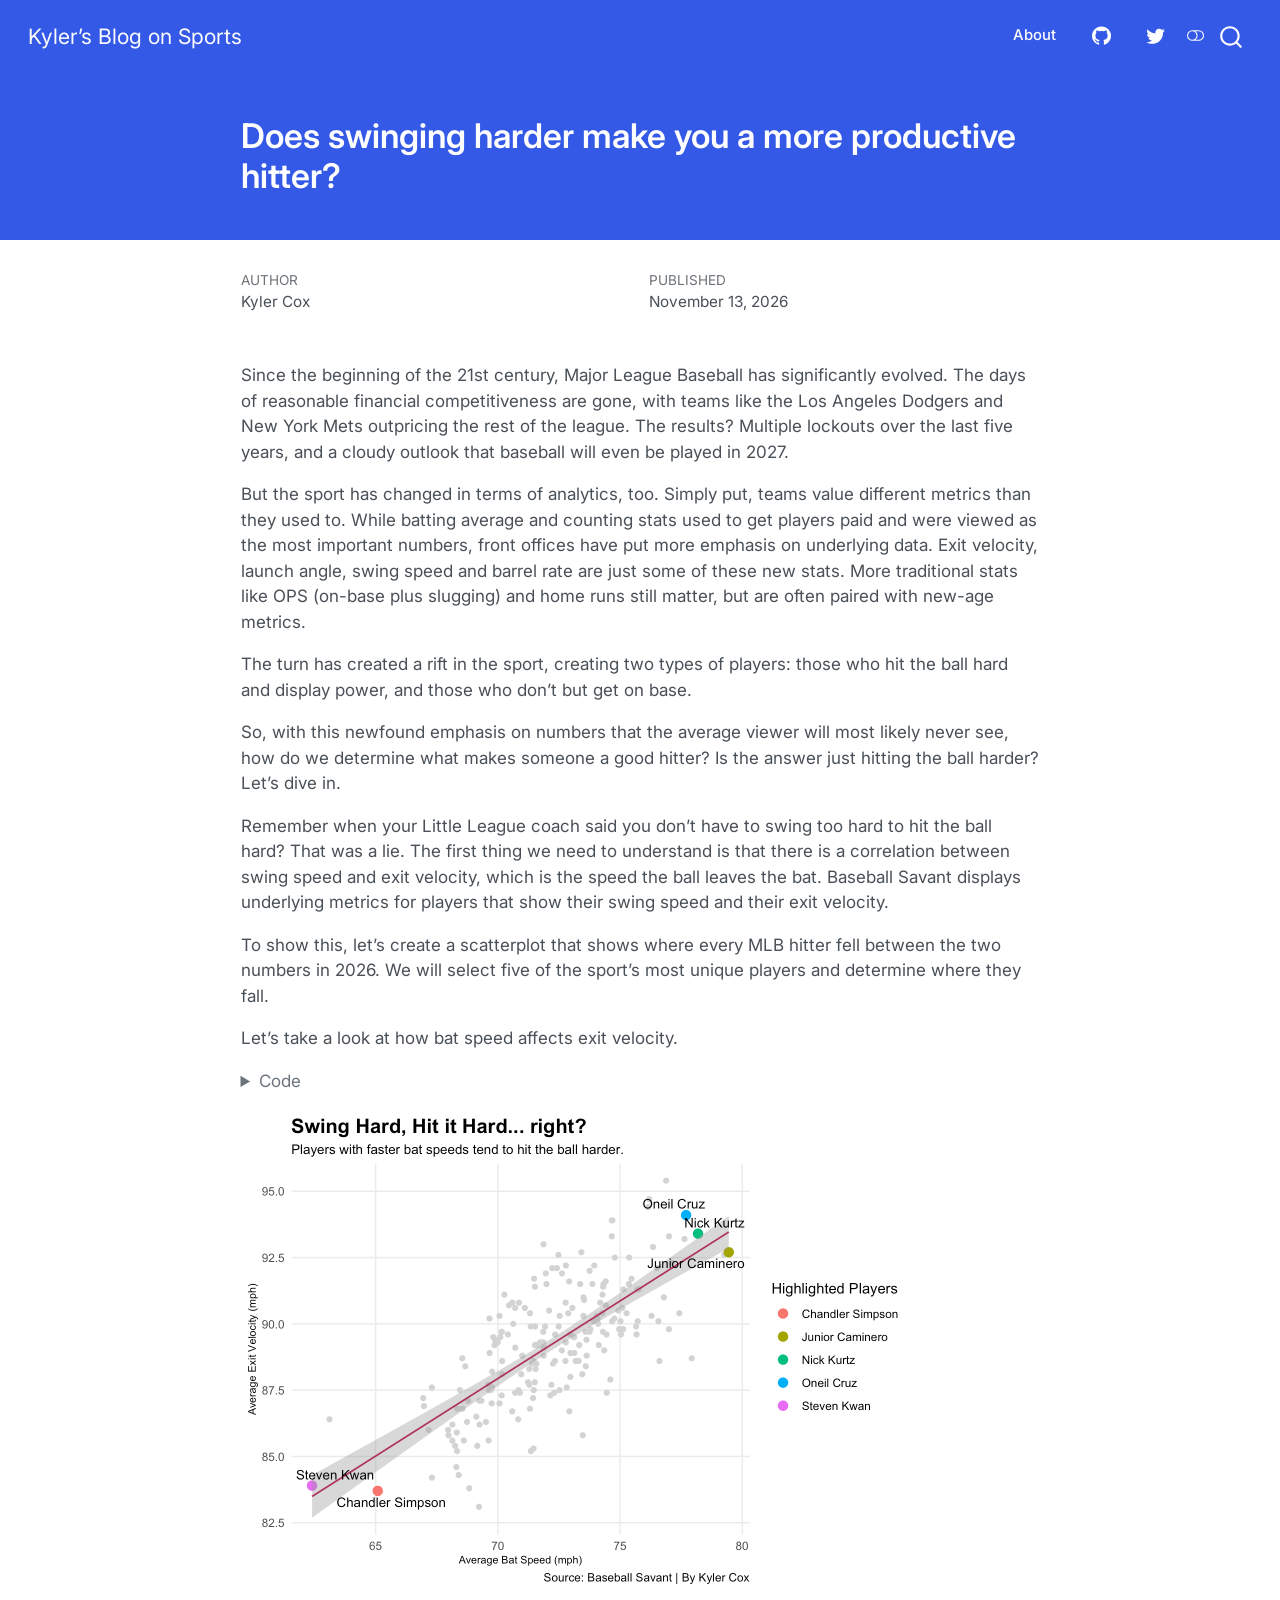
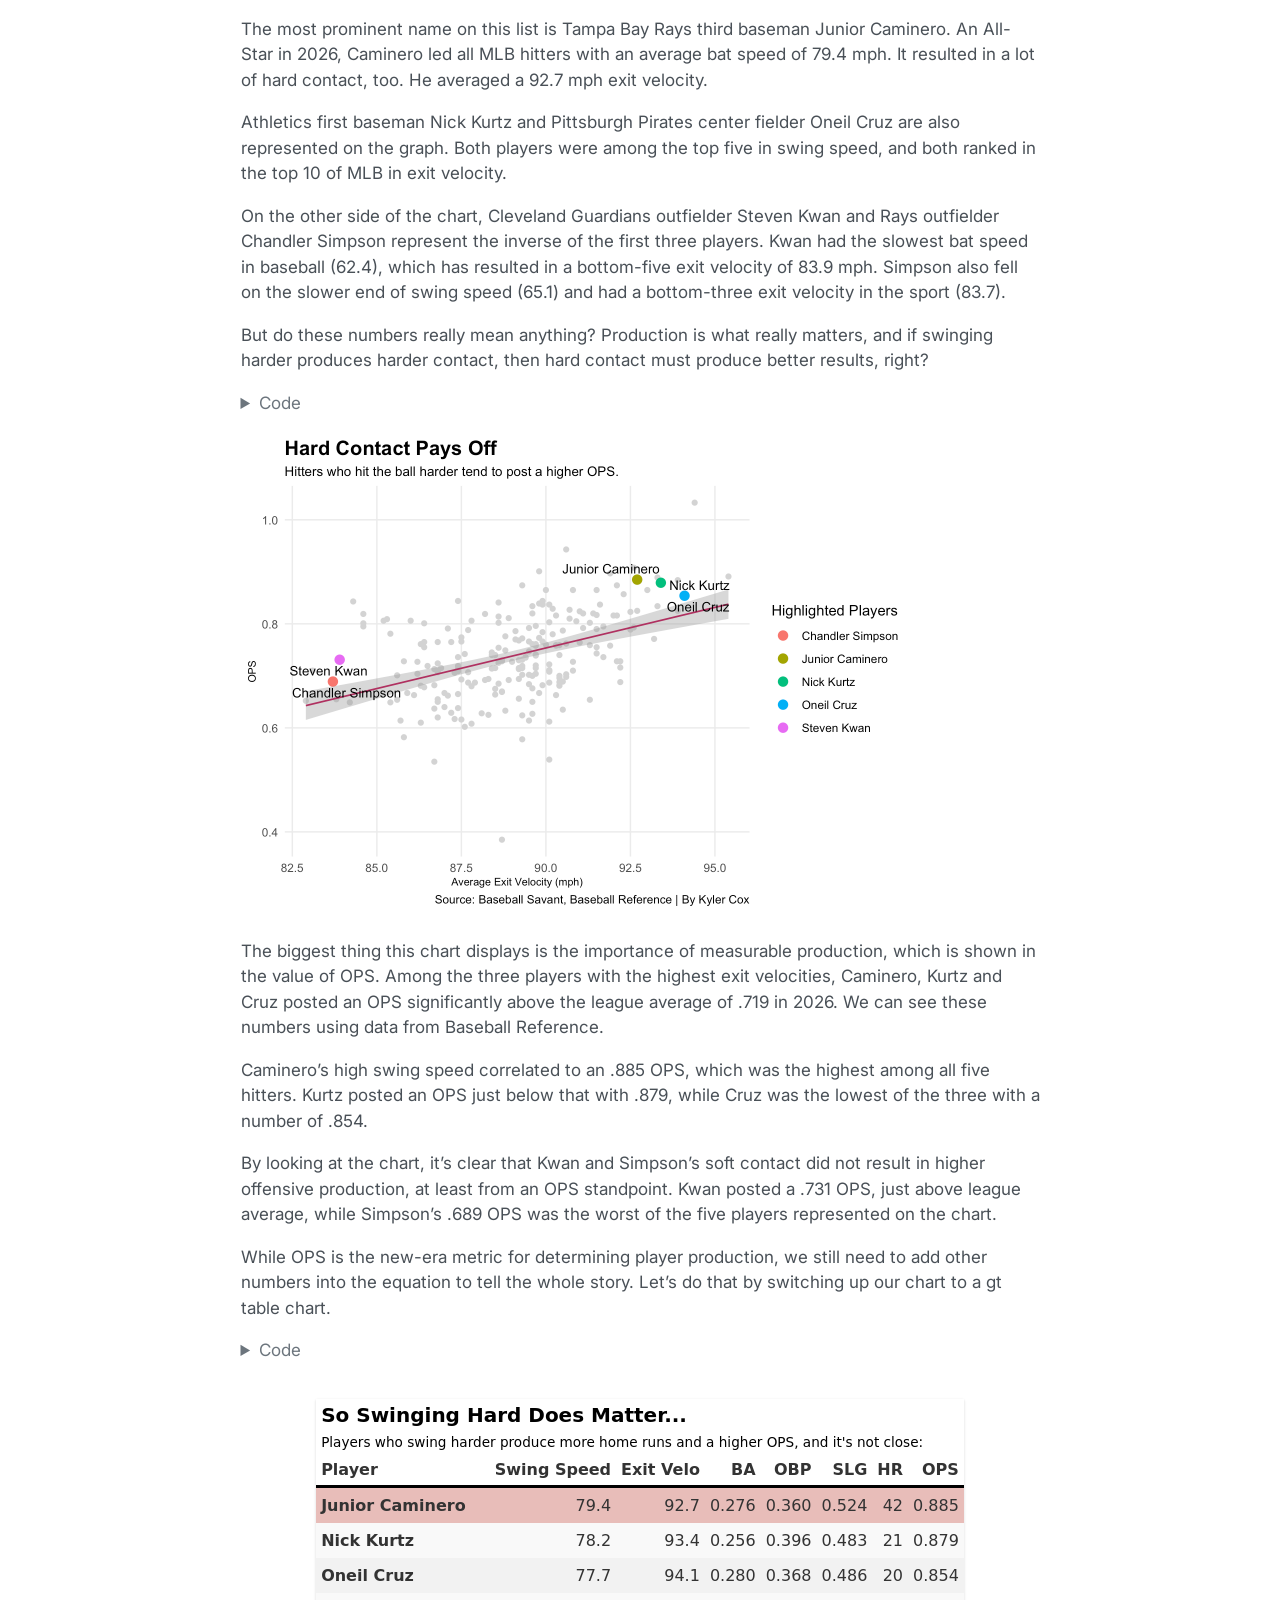
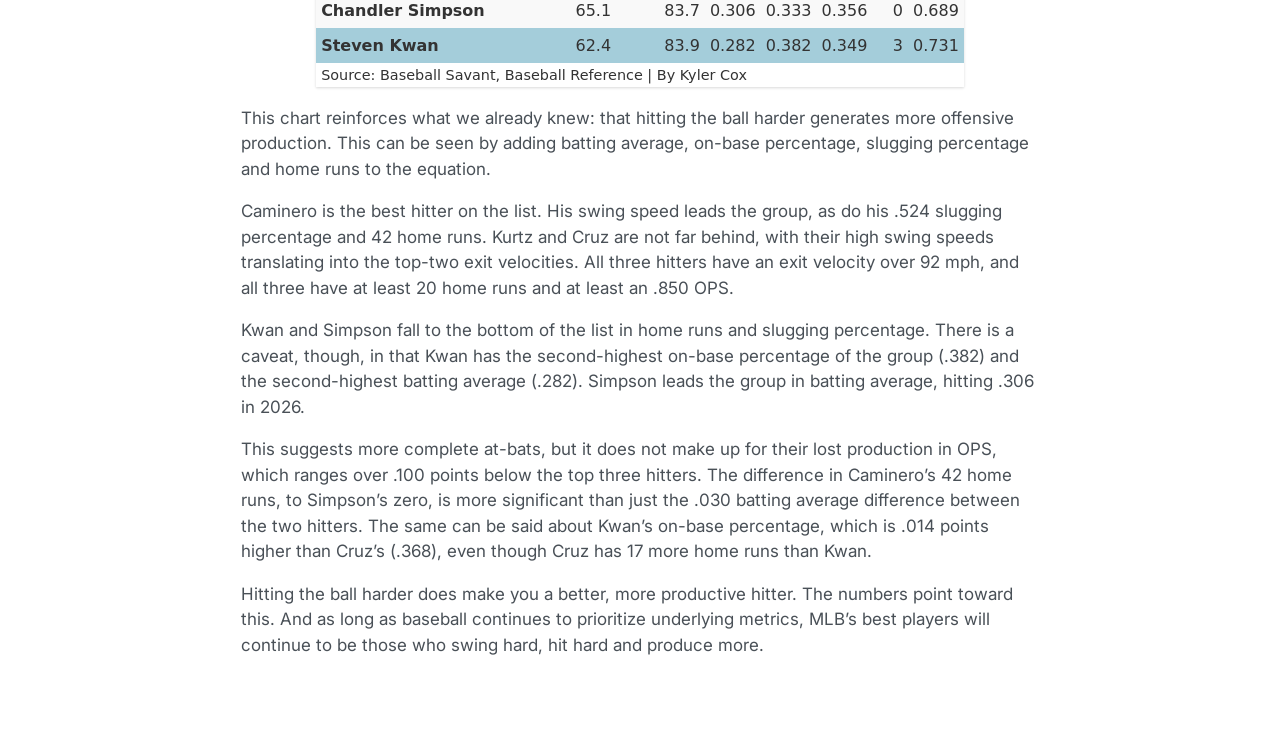
==== posts/mlb-hitting-data-baseball/index.html @ d22fbe1b "rmd.gone" ====
<!DOCTYPE html>
<html xmlns="http://www.w3.org/1999/xhtml" lang="en" xml:lang="en"><head>

<meta charset="utf-8">
<meta name="generator" content="quarto-1.11.9">

<meta name="viewport" content="width=device-width, initial-scale=1.0, user-scalable=yes">

<meta name="author" content="Kyler Cox">
<meta name="dcterms.date" content="2026-11-13">

<title>Does swinging harder make you a more productive hitter? – Kyler’s Blog on Sports</title>
<style>
/* Default styles provided by pandoc.
** See https://pandoc.org/MANUAL.html#variables-for-html for config info.
*/
span.smallcaps{font-variant: small-caps;}
div.columns{display: flex; gap: 1.5em;}
div.column{flex: auto;}
@media screen {
div.columns{gap: min(4vw, 1.5em);}
div.column{overflow-x: auto;}
}
div.hanging-indent{margin-left: 1.5em; text-indent: -1.5em;}
ul.task-list{list-style: none;}
ul.task-list li input[type="checkbox"] {
  width: 0.8em;
  margin: 0 0.8em 0.2em -1em; /* quarto-specific, see https://github.com/quarto-dev/quarto-cli/issues/4556 */ 
  vertical-align: middle;
}
/* CSS for syntax highlighting */
html { -webkit-text-size-adjust: 100%; }
pre > code.sourceCode { white-space: pre; position: relative; }
pre > code.sourceCode > span { display: inline-block; line-height: 1.25; }
pre > code.sourceCode > span:empty { height: 1.2em; }
.sourceCode { overflow: visible; }
code.sourceCode > span { color: inherit; text-decoration: inherit; }
div.sourceCode { margin: 1em 0; }
pre.sourceCode { margin: 0; }
@media screen {
div.sourceCode { overflow: auto; }
}
@media print {
pre > code.sourceCode { white-space: pre-wrap; }
pre > code.sourceCode > span { text-indent: -5em; padding-left: 5em; }
}
pre.numberSource code
  { counter-reset: source-line 0; }
pre.numberSource code > span
  { position: relative; left: -4em; counter-increment: source-line; }
pre.numberSource code > span > a:first-child::before
  { content: counter(source-line);
    position: relative; left: -1em; text-align: right; vertical-align: baseline;
    border: none; display: inline-block;
    -webkit-touch-callout: none; -webkit-user-select: none;
    -khtml-user-select: none; -moz-user-select: none;
    -ms-user-select: none; user-select: none;
    padding: 0 4px; width: 4em;
  }
pre.numberSource { margin-left: 3em;  padding-left: 4px; }
div.sourceCode
  {   }
@media screen {
pre > code.sourceCode > span > a:first-child::before { text-decoration: underline; }
}
</style>


<script src="../../site_libs/quarto-nav/quarto-nav.js"></script>
<script src="../../site_libs/quarto-nav/headroom.min.js"></script>
<script src="../../site_libs/clipboard/clipboard.min.js"></script>
<script src="../../site_libs/quarto-search/autocomplete.umd.js"></script>
<script src="../../site_libs/quarto-search/fuse.min.js"></script>
<script src="../../site_libs/quarto-search/quarto-search.js"></script>
<meta name="quarto:offset" content="../../">
<link href="../../logo.png" rel="icon" type="image/png">
<script src="../../site_libs/quarto-html/quarto.js" type="module"></script>
<script src="../../site_libs/quarto-html/tabsets/tabsets.js" type="module"></script>
<script src="../../site_libs/quarto-html/scrollable-regions/scrollable-regions.js" type="module"></script>
<script src="../../site_libs/quarto-html/popper.min.js"></script>
<script src="../../site_libs/quarto-html/tippy.umd.min.js"></script>
<script src="../../site_libs/quarto-html/anchor.min.js"></script>
<link href="../../site_libs/quarto-html/tippy.css" rel="stylesheet">
<link href="../../site_libs/quarto-html/quarto-syntax-highlighting-63b5708e65d6cd79cd7618c58d0c21e7.css" rel="stylesheet" class="quarto-color-scheme" id="quarto-text-highlighting-styles">
<link href="../../site_libs/quarto-html/quarto-syntax-highlighting-dark-447e42e69aaa9833c0ba1b986f430b20.css" rel="stylesheet" class="quarto-color-scheme quarto-color-alternate" id="quarto-text-highlighting-styles">
<link href="../../site_libs/quarto-html/quarto-syntax-highlighting-63b5708e65d6cd79cd7618c58d0c21e7.css" rel="stylesheet" class="quarto-color-scheme-extra" id="quarto-text-highlighting-styles">
<script src="../../site_libs/bootstrap/bootstrap.min.js"></script>
<link href="../../site_libs/bootstrap/bootstrap-icons.css" rel="stylesheet">
<link href="../../site_libs/bootstrap/bootstrap-04845a3da8c39e7b831dcae45b259ee5.min.css" rel="stylesheet" append-hash="true" class="quarto-color-scheme" id="quarto-bootstrap" data-mode="light">
<link href="../../site_libs/bootstrap/bootstrap-dark-ea451db48fb63b2922d315720a1d0a33.min.css" rel="stylesheet" append-hash="true" class="quarto-color-scheme quarto-color-alternate" id="quarto-bootstrap" data-mode="light">
<link href="../../site_libs/bootstrap/bootstrap-04845a3da8c39e7b831dcae45b259ee5.min.css" rel="stylesheet" append-hash="true" class="quarto-color-scheme-extra" id="quarto-bootstrap" data-mode="light">
<script id="quarto-search-options" type="application/json">{
  "location": "navbar",
  "copy-button": false,
  "collapse-after": 3,
  "panel-placement": "end",
  "type": "overlay",
  "limit": 50,
  "keyboard-shortcut": [
    "f",
    "/",
    "s"
  ],
  "show-item-context": false,
  "language": {
    "search-no-results-text": "No results",
    "search-matching-documents-text": "matching documents",
    "search-copy-link-title": "Copy link to search",
    "search-hide-matches-text": "Hide additional matches",
    "search-more-match-text": "more match in this document",
    "search-more-matches-text": "more matches in this document",
    "search-clear-button-title": "Clear",
    "search-text-placeholder": "",
    "search-detached-cancel-button-title": "Cancel",
    "search-submit-button-title": "Submit",
    "search-label": "Search"
  }
}</script>


<link rel="stylesheet" href="../../styles.css">
</head>

<body class="nav-fixed fullcontent quarto-light"><a id="quarto-skip-link" class="visually-hidden-focusable" href="#quarto-document-content">Skip to main content</a><script id="quarto-html-before-body" type="application/javascript">
    const toggleBodyColorMode = (bsSheetEl) => {
      const mode = bsSheetEl.getAttribute("data-mode");
      const bodyEl = window.document.querySelector("body");
      if (mode === "dark") {
        bodyEl.classList.add("quarto-dark");
        bodyEl.classList.remove("quarto-light");
      } else {
        bodyEl.classList.add("quarto-light");
        bodyEl.classList.remove("quarto-dark");
      }
    }
    const toggleBodyColorPrimary = () => {
      const bsSheetEl = window.document.querySelector("link#quarto-bootstrap:not([rel=disabled-stylesheet])");
      if (bsSheetEl) {
        toggleBodyColorMode(bsSheetEl);
      }
    }
    const setColorSchemeToggle = (alternate) => {
      const toggles = window.document.querySelectorAll('.quarto-color-scheme-toggle');
      for (let i=0; i < toggles.length; i++) {
        const toggle = toggles[i];
        if (toggle) {
          toggle.setAttribute("aria-checked", alternate ? "true" : "false");
          if (alternate) {
            toggle.classList.add("alternate");
          } else {
            toggle.classList.remove("alternate");
          }
        }
      }
    };
    const toggleColorMode = (alternate) => {
      // Switch the stylesheets
      const primaryStylesheets = window.document.querySelectorAll('link.quarto-color-scheme:not(.quarto-color-alternate)');
      const alternateStylesheets = window.document.querySelectorAll('link.quarto-color-scheme.quarto-color-alternate');
      manageTransitions('#quarto-margin-sidebar .nav-link', false);
      if (alternate) {
        // note: dark is layered on light, we don't disable primary!
        enableStylesheet(alternateStylesheets);
        for (const sheetNode of alternateStylesheets) {
          if (sheetNode.id === "quarto-bootstrap") {
            toggleBodyColorMode(sheetNode);
          }
        }
      } else {
        disableStylesheet(alternateStylesheets);
        enableStylesheet(primaryStylesheets)
        toggleBodyColorPrimary();
      }
      manageTransitions('#quarto-margin-sidebar .nav-link', true);
      // Switch the toggles
      setColorSchemeToggle(alternate)
    }
    // Hack to workaround the fact that safari doesn't
    // properly recolor the scrollbar when toggling (#1455).
    // Not run on load: stylesheets are set before first paint there, and
    // scrolling would undo the scroll to a URL fragment (#14973).
    // The one pixel nudge keeps the reader where they were.
    const refreshSafariScrollbar = () => {
      if (navigator.userAgent.indexOf('Safari') > 0 && navigator.userAgent.indexOf('Chrome') == -1) {
        manageTransitions("body", false);
        const scrollY = window.scrollY;
        window.scrollTo(0, scrollY > 0 ? scrollY - 1 : 1);
        setTimeout(() => {
          window.scrollTo(0, scrollY);
          manageTransitions("body", true);
        }, 40);
      }
    }
    const disableStylesheet = (stylesheets) => {
      for (let i=0; i < stylesheets.length; i++) {
        const stylesheet = stylesheets[i];
        stylesheet.rel = 'disabled-stylesheet';
      }
    }
    const enableStylesheet = (stylesheets) => {
      for (let i=0; i < stylesheets.length; i++) {
        const stylesheet = stylesheets[i];
        if(stylesheet.rel !== 'stylesheet') { // for Chrome, which will still FOUC without this check
          stylesheet.rel = 'stylesheet';
        }
      }
    }
    const manageTransitions = (selector, allowTransitions) => {
      const els = window.document.querySelectorAll(selector);
      for (let i=0; i < els.length; i++) {
        const el = els[i];
        if (allowTransitions) {
          el.classList.remove('notransition');
        } else {
          el.classList.add('notransition');
        }
      }
    }
    const isFileUrl = () => {
      return window.location.protocol === 'file:';
    }
    const hasAlternateSentinel = () => {
      let styleSentinel = getColorSchemeSentinel();
      if (styleSentinel !== null) {
        return styleSentinel === "alternate";
      } else {
        return false;
      }
    }
    const setStyleSentinel = (alternate) => {
      const value = alternate ? "alternate" : "default";
      if (!isFileUrl()) {
        window.localStorage.setItem("quarto-color-scheme", value);
      } else {
        localAlternateSentinel = value;
      }
    }
    const getColorSchemeSentinel = () => {
      if (!isFileUrl()) {
        const storageValue = window.localStorage.getItem("quarto-color-scheme");
        return storageValue != null ? storageValue : localAlternateSentinel;
      } else {
        return localAlternateSentinel;
      }
    }
    const toggleGiscusIfUsed = (isAlternate, darkModeDefault) => {
      const baseTheme = document.querySelector('#giscus-base-theme')?.value ?? 'light';
      const alternateTheme = document.querySelector('#giscus-alt-theme')?.value ?? 'dark';
      let newTheme = '';
      if(authorPrefersDark) {
        newTheme = isAlternate ? baseTheme : alternateTheme;
      } else {
        newTheme = isAlternate ? alternateTheme : baseTheme;
      }
      const changeGiscusTheme = () => {
        // From: https://github.com/giscus/giscus/issues/336
        const sendMessage = (message) => {
          const iframe = document.querySelector('iframe.giscus-frame');
          if (!iframe) return;
          iframe.contentWindow.postMessage({ giscus: message }, 'https://giscus.app');
        }
        sendMessage({
          setConfig: {
            theme: newTheme
          }
        });
      }
      const isGiscussLoaded = window.document.querySelector('iframe.giscus-frame') !== null;
      if (isGiscussLoaded) {
        changeGiscusTheme();
      }
    };
    const authorPrefersDark = false;
    const darkModeDefault = authorPrefersDark;
      document.querySelector('link#quarto-text-highlighting-styles.quarto-color-scheme-extra').rel = 'disabled-stylesheet';
      document.querySelector('link#quarto-bootstrap.quarto-color-scheme-extra').rel = 'disabled-stylesheet';
    let localAlternateSentinel = darkModeDefault ? 'alternate' : 'default';
    // Dark / light mode switch
    window.quartoToggleColorScheme = () => {
      // Read the current dark / light value
      let toAlternate = !hasAlternateSentinel();
      toggleColorMode(toAlternate);
      refreshSafariScrollbar();
      setStyleSentinel(toAlternate);
      toggleGiscusIfUsed(toAlternate, darkModeDefault);
      window.dispatchEvent(new Event('resize'));
    };
    // Switch to dark mode if need be
    if (hasAlternateSentinel()) {
      toggleColorMode(true);
    } else {
      toggleColorMode(false);
    }
  </script>

<div id="quarto-search-results"></div>
  <header id="quarto-header" class="headroom fixed-top quarto-banner">
    <nav class="navbar navbar-expand-lg " data-bs-theme="dark" aria-label="Site">
      <div class="navbar-container container-fluid">
      <div class="navbar-brand-container mx-auto">
    <a class="navbar-brand" href="../../index.html">
    <span class="navbar-title">Kyler’s Blog on Sports</span>
    </a>
  </div>
          <button class="navbar-toggler" type="button" data-bs-toggle="collapse" data-bs-target="#navbarCollapse" aria-controls="navbarCollapse" aria-expanded="false" aria-label="Toggle navigation" onclick="if (window.quartoToggleHeadroom) { window.quartoToggleHeadroom(); }">
  <span class="navbar-toggler-icon"></span>
</button>
          <div class="collapse navbar-collapse" id="navbarCollapse">
            <ul class="navbar-nav navbar-nav-scroll ms-auto">
  <li class="nav-item">
    <a class="nav-link" href="../../about.html"> 
<span class="menu-text">About</span></a>
  </li>  
  <li class="nav-item compact">
    <a class="nav-link" href="https://github.com/kyler2cox"> <i class="bi bi-github" role="img">
</i> 
<span class="menu-text"></span></a>
  </li>  
  <li class="nav-item compact">
    <a class="nav-link" href="https://x.com/DugoutCox"> <i class="bi bi-twitter" role="img">
</i> 
<span class="menu-text"></span></a>
  </li>  
</ul>
          </div> <!-- /navcollapse -->
            <div class="quarto-navbar-tools">
  <button type="button" role="switch" aria-checked="false" class="quarto-color-scheme-toggle quarto-navigation-tool  px-1" onclick="window.quartoToggleColorScheme(); return false;" title="Toggle dark mode" aria-label="Toggle dark mode"><i class="bi"></i></button>
</div>
            <div id="quarto-search" class="" title="Search"></div>
      </div> <!-- /container-fluid -->
    </nav>
</header>
<!-- content -->
<header id="title-block-header" class="quarto-title-block default page-columns page-full">
  <div class="quarto-title-banner page-columns page-full">
    <div class="quarto-title column-body">
      <h1 class="title">Does swinging harder make you a more productive hitter?</h1>
                      </div>
  </div>
    
  
  <div class="quarto-title-meta">

      <div>
      <div class="quarto-title-meta-heading">Author</div>
      <div class="quarto-title-meta-contents">
               <p>Kyler Cox </p>
            </div>
    </div>
      
      <div>
      <div class="quarto-title-meta-heading">Published</div>
      <div class="quarto-title-meta-contents">
        <p class="date">November 13, 2026</p>
      </div>
    </div>
    
      
    </div>
    
  
  </header><div id="quarto-content" class="quarto-container page-columns page-rows-contents page-layout-article page-navbar">
<!-- sidebar -->
<!-- margin-sidebar -->
    
<!-- main -->
<main class="content quarto-banner-title-block" id="quarto-document-content" tabindex="-1">






<p>Since the beginning of the 21st century, Major League Baseball has significantly evolved. The days of reasonable financial competitiveness are gone, with teams like the Los Angeles Dodgers and New York Mets outpricing the rest of the league. The results? Multiple lockouts over the last five years, and a cloudy outlook that baseball will even be played in 2027.</p>
<p>But the sport has changed in terms of analytics, too. Simply put, teams value different metrics than they used to. While batting average and counting stats used to get players paid and were viewed as the most important numbers, front offices have put more emphasis on underlying data. Exit velocity, launch angle, swing speed and barrel rate are just some of these new stats. More traditional stats like OPS (on-base plus slugging) and home runs still matter, but are often paired with new-age metrics.</p>
<p>The turn has created a rift in the sport, creating two types of players: those who hit the ball hard and display power, and those who don’t but get on base.</p>
<p>So, with this newfound emphasis on numbers that the average viewer will most likely never see, how do we determine what makes someone a good hitter? Is the answer just hitting the ball harder? Let’s dive in.</p>
<p>Remember when your Little League coach said you don’t have to swing too hard to hit the ball hard? That was a lie. The first thing we need to understand is that there is a correlation between swing speed and exit velocity, which is the speed the ball leaves the bat. Baseball Savant displays underlying metrics for players that show their swing speed and their exit velocity.</p>
<p>To show this, let’s create a scatterplot that shows where every MLB hitter fell between the two numbers in 2026. We will select five of the sport’s most unique players and determine where they fall.</p>
<p>Let’s take a look at how bat speed affects exit velocity.</p>
<div class="cell">
<details class="code-fold">
<summary>Code</summary>
<div class="code-copy-outer-scaffold"><div class="sourceCode cell-code" id="cb1"><pre class="sourceCode r code-with-copy"><code class="sourceCode r"><span id="cb1-1"><a href="#cb1-1" aria-hidden="true" tabindex="-1"></a><span class="fu">library</span>(tidyverse)</span>
<span id="cb1-2"><a href="#cb1-2" aria-hidden="true" tabindex="-1"></a><span class="fu">library</span>(ggrepel)</span>
<span id="cb1-3"><a href="#cb1-3" aria-hidden="true" tabindex="-1"></a><span class="fu">library</span>(gt)</span>
<span id="cb1-4"><a href="#cb1-4" aria-hidden="true" tabindex="-1"></a></span>
<span id="cb1-5"><a href="#cb1-5" aria-hidden="true" tabindex="-1"></a>standard <span class="ot">&lt;-</span> <span class="fu">read_csv</span>(<span class="st">"data/standard_stats.csv"</span>)</span>
<span id="cb1-6"><a href="#cb1-6" aria-hidden="true" tabindex="-1"></a>savant <span class="ot">&lt;-</span> <span class="fu">read_csv</span>(<span class="st">"data/exit_velocity.csv"</span>)</span>
<span id="cb1-7"><a href="#cb1-7" aria-hidden="true" tabindex="-1"></a>bat_tracking <span class="ot">&lt;-</span> <span class="fu">read_csv</span>(<span class="st">"data/bat_tracking.csv"</span>)</span>
<span id="cb1-8"><a href="#cb1-8" aria-hidden="true" tabindex="-1"></a></span>
<span id="cb1-9"><a href="#cb1-9" aria-hidden="true" tabindex="-1"></a>bat_tracking <span class="ot">&lt;-</span> bat_tracking <span class="sc">|&gt;</span></span>
<span id="cb1-10"><a href="#cb1-10" aria-hidden="true" tabindex="-1"></a>  <span class="fu">select</span>(id, avg_bat_speed) <span class="sc">|&gt;</span></span>
<span id="cb1-11"><a href="#cb1-11" aria-hidden="true" tabindex="-1"></a>  <span class="fu">rename</span>(<span class="at">player_id =</span> id)</span>
<span id="cb1-12"><a href="#cb1-12" aria-hidden="true" tabindex="-1"></a>  </span>
<span id="cb1-13"><a href="#cb1-13" aria-hidden="true" tabindex="-1"></a>savant <span class="ot">&lt;-</span> savant <span class="sc">|&gt;</span></span>
<span id="cb1-14"><a href="#cb1-14" aria-hidden="true" tabindex="-1"></a>  <span class="fu">select</span>(player_id, <span class="st">`</span><span class="at">last_name, first_name</span><span class="st">`</span>, avg_hit_speed) <span class="sc">|&gt;</span></span>
<span id="cb1-15"><a href="#cb1-15" aria-hidden="true" tabindex="-1"></a>  <span class="fu">separate</span>(<span class="st">`</span><span class="at">last_name, first_name</span><span class="st">`</span>,</span>
<span id="cb1-16"><a href="#cb1-16" aria-hidden="true" tabindex="-1"></a>           <span class="at">into =</span> <span class="fu">c</span>(<span class="st">"Last"</span>, <span class="st">"First"</span>),</span>
<span id="cb1-17"><a href="#cb1-17" aria-hidden="true" tabindex="-1"></a>           <span class="at">sep =</span> <span class="st">", "</span>) <span class="sc">|&gt;</span></span>
<span id="cb1-18"><a href="#cb1-18" aria-hidden="true" tabindex="-1"></a>  <span class="fu">mutate</span>(<span class="at">Player =</span> <span class="fu">case_when</span>(</span>
<span id="cb1-19"><a href="#cb1-19" aria-hidden="true" tabindex="-1"></a>    First <span class="sc">==</span> <span class="st">"Oneil"</span> <span class="sc">&amp;</span> Last <span class="sc">==</span> <span class="st">"Cruz"</span> <span class="sc">~</span> <span class="st">"Oneil Cruz"</span>,</span>
<span id="cb1-20"><a href="#cb1-20" aria-hidden="true" tabindex="-1"></a>    First <span class="sc">==</span> <span class="st">"Nick"</span> <span class="sc">&amp;</span> Last <span class="sc">==</span> <span class="st">"Kurtz"</span> <span class="sc">~</span> <span class="st">"Nick Kurtz"</span>,</span>
<span id="cb1-21"><a href="#cb1-21" aria-hidden="true" tabindex="-1"></a>    First <span class="sc">==</span> <span class="st">"Junior"</span> <span class="sc">&amp;</span> Last <span class="sc">==</span> <span class="st">"Caminero"</span> <span class="sc">~</span> <span class="st">"Junior Caminero"</span>,</span>
<span id="cb1-22"><a href="#cb1-22" aria-hidden="true" tabindex="-1"></a>    First <span class="sc">==</span> <span class="st">"Steven"</span> <span class="sc">&amp;</span> Last <span class="sc">==</span> <span class="st">"Kwan"</span> <span class="sc">~</span> <span class="st">"Steven Kwan"</span>,</span>
<span id="cb1-23"><a href="#cb1-23" aria-hidden="true" tabindex="-1"></a>    First <span class="sc">==</span> <span class="st">"Chandler"</span> <span class="sc">&amp;</span> Last <span class="sc">==</span> <span class="st">"Simpson"</span> <span class="sc">~</span> <span class="st">"Chandler Simpson"</span>,</span>
<span id="cb1-24"><a href="#cb1-24" aria-hidden="true" tabindex="-1"></a>  ))</span>
<span id="cb1-25"><a href="#cb1-25" aria-hidden="true" tabindex="-1"></a></span>
<span id="cb1-26"><a href="#cb1-26" aria-hidden="true" tabindex="-1"></a>hitting <span class="ot">&lt;-</span> savant <span class="sc">|&gt;</span></span>
<span id="cb1-27"><a href="#cb1-27" aria-hidden="true" tabindex="-1"></a> <span class="fu">inner_join</span>(bat_tracking)</span>
<span id="cb1-28"><a href="#cb1-28" aria-hidden="true" tabindex="-1"></a></span>
<span id="cb1-29"><a href="#cb1-29" aria-hidden="true" tabindex="-1"></a>highlighted_hitting <span class="ot">&lt;-</span> hitting <span class="sc">|&gt;</span></span>
<span id="cb1-30"><a href="#cb1-30" aria-hidden="true" tabindex="-1"></a>  <span class="fu">filter</span>(<span class="fu">is.na</span>(Player) <span class="sc">==</span> <span class="cn">FALSE</span>)</span>
<span id="cb1-31"><a href="#cb1-31" aria-hidden="true" tabindex="-1"></a></span>
<span id="cb1-32"><a href="#cb1-32" aria-hidden="true" tabindex="-1"></a><span class="fu">ggplot</span>(hitting, <span class="fu">aes</span>(<span class="at">x =</span> avg_bat_speed, <span class="at">y =</span> avg_hit_speed)) <span class="sc">+</span></span>
<span id="cb1-33"><a href="#cb1-33" aria-hidden="true" tabindex="-1"></a>  <span class="fu">geom_point</span>(<span class="at">color =</span> <span class="st">"lightgrey"</span>) <span class="sc">+</span></span>
<span id="cb1-34"><a href="#cb1-34" aria-hidden="true" tabindex="-1"></a>  <span class="fu">geom_point</span>(</span>
<span id="cb1-35"><a href="#cb1-35" aria-hidden="true" tabindex="-1"></a>    <span class="at">data =</span> highlighted_hitting,</span>
<span id="cb1-36"><a href="#cb1-36" aria-hidden="true" tabindex="-1"></a>    <span class="fu">aes</span>(<span class="at">color =</span> Player),</span>
<span id="cb1-37"><a href="#cb1-37" aria-hidden="true" tabindex="-1"></a>    <span class="at">size =</span> <span class="dv">3</span></span>
<span id="cb1-38"><a href="#cb1-38" aria-hidden="true" tabindex="-1"></a>    ) <span class="sc">+</span></span>
<span id="cb1-39"><a href="#cb1-39" aria-hidden="true" tabindex="-1"></a>  <span class="fu">geom_smooth</span>(<span class="at">method =</span> <span class="st">"lm"</span>, <span class="at">color =</span> <span class="st">"maroon"</span>, <span class="at">linewidth =</span> <span class="fl">0.6</span>) <span class="sc">+</span></span>
<span id="cb1-40"><a href="#cb1-40" aria-hidden="true" tabindex="-1"></a>  <span class="fu">geom_text_repel</span>(</span>
<span id="cb1-41"><a href="#cb1-41" aria-hidden="true" tabindex="-1"></a>    <span class="at">data =</span> highlighted_hitting,</span>
<span id="cb1-42"><a href="#cb1-42" aria-hidden="true" tabindex="-1"></a>    <span class="fu">aes</span>(<span class="at">label =</span> Player),</span>
<span id="cb1-43"><a href="#cb1-43" aria-hidden="true" tabindex="-1"></a>    <span class="at">size =</span> <span class="fl">3.5</span></span>
<span id="cb1-44"><a href="#cb1-44" aria-hidden="true" tabindex="-1"></a>  ) <span class="sc">+</span></span>
<span id="cb1-45"><a href="#cb1-45" aria-hidden="true" tabindex="-1"></a>  <span class="fu">labs</span>(</span>
<span id="cb1-46"><a href="#cb1-46" aria-hidden="true" tabindex="-1"></a>    <span class="at">title =</span> <span class="st">"Swing Hard, Hit it Hard... right?"</span>,</span>
<span id="cb1-47"><a href="#cb1-47" aria-hidden="true" tabindex="-1"></a>    <span class="at">subtitle =</span> <span class="st">"Players with faster bat speeds tend to hit the ball harder."</span>,</span>
<span id="cb1-48"><a href="#cb1-48" aria-hidden="true" tabindex="-1"></a>    <span class="at">x =</span> <span class="st">"Average Bat Speed (mph)"</span>,</span>
<span id="cb1-49"><a href="#cb1-49" aria-hidden="true" tabindex="-1"></a>    <span class="at">y =</span> <span class="st">"Average Exit Velocity (mph)"</span>,</span>
<span id="cb1-50"><a href="#cb1-50" aria-hidden="true" tabindex="-1"></a>    <span class="at">color =</span> <span class="st">"Highlighted Players"</span>,</span>
<span id="cb1-51"><a href="#cb1-51" aria-hidden="true" tabindex="-1"></a>    <span class="at">caption =</span> <span class="st">"Source: Baseball Savant | By Kyler Cox"</span></span>
<span id="cb1-52"><a href="#cb1-52" aria-hidden="true" tabindex="-1"></a>  ) <span class="sc">+</span></span>
<span id="cb1-53"><a href="#cb1-53" aria-hidden="true" tabindex="-1"></a>  <span class="fu">theme_minimal</span>() <span class="sc">+</span></span>
<span id="cb1-54"><a href="#cb1-54" aria-hidden="true" tabindex="-1"></a>  <span class="fu">theme</span>(</span>
<span id="cb1-55"><a href="#cb1-55" aria-hidden="true" tabindex="-1"></a>    <span class="at">plot.title =</span> <span class="fu">element_text</span>(<span class="at">size =</span> <span class="dv">15</span>, <span class="at">face =</span> <span class="st">"bold"</span>), </span>
<span id="cb1-56"><a href="#cb1-56" aria-hidden="true" tabindex="-1"></a>    <span class="at">plot.subtitle =</span> <span class="fu">element_text</span>(<span class="at">size =</span> <span class="dv">10</span>),</span>
<span id="cb1-57"><a href="#cb1-57" aria-hidden="true" tabindex="-1"></a>    <span class="at">axis.title =</span> <span class="fu">element_text</span>(<span class="at">size =</span> <span class="dv">8</span>),</span>
<span id="cb1-58"><a href="#cb1-58" aria-hidden="true" tabindex="-1"></a>    <span class="at">panel.grid.minor =</span> <span class="fu">element_blank</span>()</span>
<span id="cb1-59"><a href="#cb1-59" aria-hidden="true" tabindex="-1"></a>  )</span></code></pre></div><button title="Copy to Clipboard" class="code-copy-button"><i class="bi"></i></button></div>
</details>
<div class="cell-output-display">
<div>
<figure class="figure">
<p><img src="index_files/figure-html/unnamed-chunk-1-1.png" class="img-fluid figure-img" width="672"></p>
</figure>
</div>
</div>
</div>
<p>The most prominent name on this list is Tampa Bay Rays third baseman Junior Caminero. An All-Star in 2026, Caminero led all MLB hitters with an average bat speed of 79.4 mph. It resulted in a lot of hard contact, too. He averaged a 92.7 mph exit velocity.</p>
<p>Athletics first baseman Nick Kurtz and Pittsburgh Pirates center fielder Oneil Cruz are also represented on the graph. Both players were among the top five in swing speed, and both ranked in the top 10 of MLB in exit velocity.</p>
<p>On the other side of the chart, Cleveland Guardians outfielder Steven Kwan and Rays outfielder Chandler Simpson represent the inverse of the first three players. Kwan had the slowest bat speed in baseball (62.4), which has resulted in a bottom-five exit velocity of 83.9 mph. Simpson also fell on the slower end of swing speed (65.1) and had a bottom-three exit velocity in the sport (83.7).</p>
<p>But do these numbers really mean anything? Production is what really matters, and if swinging harder produces harder contact, then hard contact must produce better results, right?</p>
<div class="cell">
<details class="code-fold">
<summary>Code</summary>
<div class="code-copy-outer-scaffold"><div class="sourceCode cell-code" id="cb2"><pre class="sourceCode r code-with-copy"><code class="sourceCode r"><span id="cb2-1"><a href="#cb2-1" aria-hidden="true" tabindex="-1"></a>standard <span class="ot">&lt;-</span> standard <span class="sc">|&gt;</span></span>
<span id="cb2-2"><a href="#cb2-2" aria-hidden="true" tabindex="-1"></a>  <span class="fu">mutate</span>(<span class="at">Player =</span> <span class="fu">gsub</span>(<span class="st">"</span><span class="sc">\\</span><span class="st">*"</span>, <span class="st">""</span>, Player)) <span class="sc">|&gt;</span></span>
<span id="cb2-3"><a href="#cb2-3" aria-hidden="true" tabindex="-1"></a>  <span class="fu">separate</span>(Player, <span class="at">into =</span> <span class="fu">c</span>(<span class="st">"First"</span>, <span class="st">"Last"</span>), <span class="at">sep =</span> <span class="st">" "</span>) <span class="sc">|&gt;</span></span>
<span id="cb2-4"><a href="#cb2-4" aria-hidden="true" tabindex="-1"></a>  <span class="fu">select</span>(First, Last, BA, OBP, SLG, HR, OPS)</span>
<span id="cb2-5"><a href="#cb2-5" aria-hidden="true" tabindex="-1"></a></span>
<span id="cb2-6"><a href="#cb2-6" aria-hidden="true" tabindex="-1"></a>exit_velo_stats <span class="ot">&lt;-</span> savant <span class="sc">|&gt;</span></span>
<span id="cb2-7"><a href="#cb2-7" aria-hidden="true" tabindex="-1"></a>  <span class="fu">inner_join</span>(standard)</span>
<span id="cb2-8"><a href="#cb2-8" aria-hidden="true" tabindex="-1"></a></span>
<span id="cb2-9"><a href="#cb2-9" aria-hidden="true" tabindex="-1"></a>highlighted_exit_velo <span class="ot">&lt;-</span> exit_velo_stats <span class="sc">|&gt;</span>  </span>
<span id="cb2-10"><a href="#cb2-10" aria-hidden="true" tabindex="-1"></a>  <span class="fu">filter</span>(<span class="fu">is.na</span>(Player) <span class="sc">==</span> <span class="cn">FALSE</span>)</span>
<span id="cb2-11"><a href="#cb2-11" aria-hidden="true" tabindex="-1"></a></span>
<span id="cb2-12"><a href="#cb2-12" aria-hidden="true" tabindex="-1"></a><span class="fu">ggplot</span>(exit_velo_stats, <span class="fu">aes</span>(<span class="at">x =</span> avg_hit_speed, <span class="at">y =</span> OPS)) <span class="sc">+</span></span>
<span id="cb2-13"><a href="#cb2-13" aria-hidden="true" tabindex="-1"></a>  <span class="fu">geom_point</span>(<span class="at">color =</span> <span class="st">"lightgrey"</span>) <span class="sc">+</span></span>
<span id="cb2-14"><a href="#cb2-14" aria-hidden="true" tabindex="-1"></a>  <span class="fu">geom_point</span>(</span>
<span id="cb2-15"><a href="#cb2-15" aria-hidden="true" tabindex="-1"></a>    <span class="at">data =</span> highlighted_exit_velo,</span>
<span id="cb2-16"><a href="#cb2-16" aria-hidden="true" tabindex="-1"></a>    <span class="fu">aes</span>(<span class="at">color =</span> Player),</span>
<span id="cb2-17"><a href="#cb2-17" aria-hidden="true" tabindex="-1"></a>    <span class="at">size =</span> <span class="dv">3</span></span>
<span id="cb2-18"><a href="#cb2-18" aria-hidden="true" tabindex="-1"></a>  ) <span class="sc">+</span></span>
<span id="cb2-19"><a href="#cb2-19" aria-hidden="true" tabindex="-1"></a>  <span class="fu">geom_smooth</span>(<span class="at">method =</span> <span class="st">"lm"</span>, <span class="at">color =</span> <span class="st">"maroon"</span>, <span class="at">linewidth =</span> <span class="fl">0.6</span>) <span class="sc">+</span></span>
<span id="cb2-20"><a href="#cb2-20" aria-hidden="true" tabindex="-1"></a>  <span class="fu">geom_text_repel</span>(</span>
<span id="cb2-21"><a href="#cb2-21" aria-hidden="true" tabindex="-1"></a>    <span class="at">data =</span> highlighted_exit_velo,</span>
<span id="cb2-22"><a href="#cb2-22" aria-hidden="true" tabindex="-1"></a>    <span class="fu">aes</span>(<span class="at">label =</span> Player),</span>
<span id="cb2-23"><a href="#cb2-23" aria-hidden="true" tabindex="-1"></a>    <span class="at">size =</span> <span class="fl">3.5</span></span>
<span id="cb2-24"><a href="#cb2-24" aria-hidden="true" tabindex="-1"></a>  ) <span class="sc">+</span></span>
<span id="cb2-25"><a href="#cb2-25" aria-hidden="true" tabindex="-1"></a>  <span class="fu">labs</span>(</span>
<span id="cb2-26"><a href="#cb2-26" aria-hidden="true" tabindex="-1"></a>    <span class="at">title =</span> <span class="st">"Hard Contact Pays Off"</span>,</span>
<span id="cb2-27"><a href="#cb2-27" aria-hidden="true" tabindex="-1"></a>    <span class="at">subtitle =</span> <span class="st">"Hitters who hit the ball harder tend to post a higher OPS."</span>,</span>
<span id="cb2-28"><a href="#cb2-28" aria-hidden="true" tabindex="-1"></a>    <span class="at">x =</span> <span class="st">"Average Exit Velocity (mph)"</span>,</span>
<span id="cb2-29"><a href="#cb2-29" aria-hidden="true" tabindex="-1"></a>    <span class="at">y =</span> <span class="st">"OPS"</span>,</span>
<span id="cb2-30"><a href="#cb2-30" aria-hidden="true" tabindex="-1"></a>    <span class="at">color =</span> <span class="st">"Highlighted Players"</span>,</span>
<span id="cb2-31"><a href="#cb2-31" aria-hidden="true" tabindex="-1"></a>    <span class="at">caption =</span> <span class="st">"Source: Baseball Savant, Baseball Reference | By Kyler Cox"</span></span>
<span id="cb2-32"><a href="#cb2-32" aria-hidden="true" tabindex="-1"></a>  ) <span class="sc">+</span></span>
<span id="cb2-33"><a href="#cb2-33" aria-hidden="true" tabindex="-1"></a>  <span class="fu">theme_minimal</span>() <span class="sc">+</span></span>
<span id="cb2-34"><a href="#cb2-34" aria-hidden="true" tabindex="-1"></a>  <span class="fu">theme</span>(</span>
<span id="cb2-35"><a href="#cb2-35" aria-hidden="true" tabindex="-1"></a>    <span class="at">plot.title =</span> <span class="fu">element_text</span>(<span class="at">size =</span> <span class="dv">15</span>, <span class="at">face =</span> <span class="st">"bold"</span>),</span>
<span id="cb2-36"><a href="#cb2-36" aria-hidden="true" tabindex="-1"></a>    <span class="at">plot.subtitle =</span> <span class="fu">element_text</span>(<span class="at">size =</span> <span class="dv">10</span>),</span>
<span id="cb2-37"><a href="#cb2-37" aria-hidden="true" tabindex="-1"></a>    <span class="at">axis.title =</span> <span class="fu">element_text</span>(<span class="at">size =</span> <span class="dv">8</span>),</span>
<span id="cb2-38"><a href="#cb2-38" aria-hidden="true" tabindex="-1"></a>    <span class="at">panel.grid.minor =</span> <span class="fu">element_blank</span>()</span>
<span id="cb2-39"><a href="#cb2-39" aria-hidden="true" tabindex="-1"></a>  )</span></code></pre></div><button title="Copy to Clipboard" class="code-copy-button"><i class="bi"></i></button></div>
</details>
<div class="cell-output-display">
<div>
<figure class="figure">
<p><img src="index_files/figure-html/unnamed-chunk-2-1.png" class="img-fluid figure-img" width="672"></p>
</figure>
</div>
</div>
</div>
<p>The biggest thing this chart displays is the importance of measurable production, which is shown in the value of OPS. Among the three players with the highest exit velocities, Caminero, Kurtz and Cruz posted an OPS significantly above the league average of .719 in 2026. We can see these numbers using data from Baseball Reference.</p>
<p>Caminero’s high swing speed correlated to an .885 OPS, which was the highest among all five hitters. Kurtz posted an OPS just below that with .879, while Cruz was the lowest of the three with a number of .854.</p>
<p>By looking at the chart, it’s clear that Kwan and Simpson’s soft contact did not result in higher offensive production, at least from an OPS standpoint. Kwan posted a .731 OPS, just above league average, while Simpson’s .689 OPS was the worst of the five players represented on the chart.</p>
<p>While OPS is the new-era metric for determining player production, we still need to add other numbers into the equation to tell the whole story. Let’s do that by switching up our chart to a gt table chart.</p>
<div class="cell">
<details class="code-fold">
<summary>Code</summary>
<div class="code-copy-outer-scaffold"><div class="sourceCode cell-code" id="cb3"><pre class="sourceCode r code-with-copy"><code class="sourceCode r"><span id="cb3-1"><a href="#cb3-1" aria-hidden="true" tabindex="-1"></a>hitter_stats <span class="ot">&lt;-</span> exit_velo_stats <span class="sc">|&gt;</span></span>
<span id="cb3-2"><a href="#cb3-2" aria-hidden="true" tabindex="-1"></a>  <span class="fu">inner_join</span>(bat_tracking)</span>
<span id="cb3-3"><a href="#cb3-3" aria-hidden="true" tabindex="-1"></a></span>
<span id="cb3-4"><a href="#cb3-4" aria-hidden="true" tabindex="-1"></a>player_comparison <span class="ot">&lt;-</span> hitter_stats <span class="sc">|&gt;</span></span>
<span id="cb3-5"><a href="#cb3-5" aria-hidden="true" tabindex="-1"></a>  <span class="fu">filter</span>(<span class="fu">is.na</span>(Player) <span class="sc">==</span> <span class="cn">FALSE</span>) <span class="sc">|&gt;</span></span>
<span id="cb3-6"><a href="#cb3-6" aria-hidden="true" tabindex="-1"></a>  <span class="fu">select</span>(Player, avg_bat_speed, avg_hit_speed, BA, OBP, SLG, HR, OPS)</span>
<span id="cb3-7"><a href="#cb3-7" aria-hidden="true" tabindex="-1"></a></span>
<span id="cb3-8"><a href="#cb3-8" aria-hidden="true" tabindex="-1"></a>player_comparison <span class="ot">&lt;-</span> player_comparison <span class="sc">|&gt;</span></span>
<span id="cb3-9"><a href="#cb3-9" aria-hidden="true" tabindex="-1"></a>  <span class="fu">mutate</span>(<span class="at">avg_bat_speed =</span> <span class="fu">round</span>(avg_bat_speed, <span class="dv">1</span>),</span>
<span id="cb3-10"><a href="#cb3-10" aria-hidden="true" tabindex="-1"></a>         <span class="at">avg_hit_speed =</span> <span class="fu">round</span>(avg_hit_speed, <span class="dv">1</span>),</span>
<span id="cb3-11"><a href="#cb3-11" aria-hidden="true" tabindex="-1"></a>         <span class="at">BA =</span> <span class="fu">round</span>(BA, <span class="dv">3</span>),</span>
<span id="cb3-12"><a href="#cb3-12" aria-hidden="true" tabindex="-1"></a>         <span class="at">OBP =</span> <span class="fu">round</span>(OBP, <span class="dv">3</span>),</span>
<span id="cb3-13"><a href="#cb3-13" aria-hidden="true" tabindex="-1"></a>         <span class="at">SLG =</span> <span class="fu">round</span>(SLG, <span class="dv">3</span>),</span>
<span id="cb3-14"><a href="#cb3-14" aria-hidden="true" tabindex="-1"></a>         <span class="at">OPS =</span> <span class="fu">round</span>(OPS, <span class="dv">3</span>))</span>
<span id="cb3-15"><a href="#cb3-15" aria-hidden="true" tabindex="-1"></a></span>
<span id="cb3-16"><a href="#cb3-16" aria-hidden="true" tabindex="-1"></a>player_comparison <span class="ot">&lt;-</span> player_comparison <span class="sc">|&gt;</span></span>
<span id="cb3-17"><a href="#cb3-17" aria-hidden="true" tabindex="-1"></a>  <span class="fu">rename</span>(<span class="st">`</span><span class="at">Average Bat Speed</span><span class="st">`</span> <span class="ot">=</span> avg_bat_speed,</span>
<span id="cb3-18"><a href="#cb3-18" aria-hidden="true" tabindex="-1"></a>         <span class="st">`</span><span class="at">Average Exit Velocity</span><span class="st">`</span> <span class="ot">=</span> avg_hit_speed,</span>
<span id="cb3-19"><a href="#cb3-19" aria-hidden="true" tabindex="-1"></a>         <span class="st">`</span><span class="at">Batting Average</span><span class="st">`</span> <span class="ot">=</span> BA,</span>
<span id="cb3-20"><a href="#cb3-20" aria-hidden="true" tabindex="-1"></a>         <span class="st">`</span><span class="at">On-Base Percentage</span><span class="st">`</span> <span class="ot">=</span> OBP,</span>
<span id="cb3-21"><a href="#cb3-21" aria-hidden="true" tabindex="-1"></a>         <span class="st">`</span><span class="at">Slugging Percentage</span><span class="st">`</span> <span class="ot">=</span> SLG,</span>
<span id="cb3-22"><a href="#cb3-22" aria-hidden="true" tabindex="-1"></a>         <span class="st">`</span><span class="at">Home Runs</span><span class="st">`</span> <span class="ot">=</span> HR)</span>
<span id="cb3-23"><a href="#cb3-23" aria-hidden="true" tabindex="-1"></a></span>
<span id="cb3-24"><a href="#cb3-24" aria-hidden="true" tabindex="-1"></a>player_comparison <span class="sc">|&gt;</span></span>
<span id="cb3-25"><a href="#cb3-25" aria-hidden="true" tabindex="-1"></a>  <span class="fu">arrange</span>(<span class="fu">desc</span>(<span class="st">`</span><span class="at">Average Bat Speed</span><span class="st">`</span>)) <span class="sc">|&gt;</span></span>
<span id="cb3-26"><a href="#cb3-26" aria-hidden="true" tabindex="-1"></a>  <span class="fu">gt</span>() <span class="sc">|&gt;</span></span>
<span id="cb3-27"><a href="#cb3-27" aria-hidden="true" tabindex="-1"></a>  <span class="fu">tab_header</span>(</span>
<span id="cb3-28"><a href="#cb3-28" aria-hidden="true" tabindex="-1"></a>    <span class="at">title =</span> <span class="st">"So Swinging Hard Does Matter..."</span>,</span>
<span id="cb3-29"><a href="#cb3-29" aria-hidden="true" tabindex="-1"></a>    <span class="at">subtitle =</span> <span class="st">"Players who swing harder produce more home runs and a higher OPS, and it's not close:"</span></span>
<span id="cb3-30"><a href="#cb3-30" aria-hidden="true" tabindex="-1"></a>  ) <span class="sc">|&gt;</span></span>
<span id="cb3-31"><a href="#cb3-31" aria-hidden="true" tabindex="-1"></a>  <span class="fu">tab_style</span>(</span>
<span id="cb3-32"><a href="#cb3-32" aria-hidden="true" tabindex="-1"></a>    <span class="at">style =</span> <span class="fu">cell_text</span>(<span class="at">color =</span> <span class="st">"black"</span>, <span class="at">weight =</span> <span class="st">"bold"</span>, <span class="at">align =</span> <span class="st">"left"</span>),</span>
<span id="cb3-33"><a href="#cb3-33" aria-hidden="true" tabindex="-1"></a>    <span class="at">locations =</span> <span class="fu">cells_title</span>(<span class="st">"title"</span>)</span>
<span id="cb3-34"><a href="#cb3-34" aria-hidden="true" tabindex="-1"></a>  ) <span class="sc">|&gt;</span></span>
<span id="cb3-35"><a href="#cb3-35" aria-hidden="true" tabindex="-1"></a>  <span class="fu">tab_style</span>(</span>
<span id="cb3-36"><a href="#cb3-36" aria-hidden="true" tabindex="-1"></a>    <span class="at">style =</span> <span class="fu">cell_text</span>(<span class="at">color =</span> <span class="st">"black"</span>, <span class="at">align =</span> <span class="st">"left"</span>),</span>
<span id="cb3-37"><a href="#cb3-37" aria-hidden="true" tabindex="-1"></a>    <span class="at">locations =</span> <span class="fu">cells_title</span>(<span class="st">"subtitle"</span>)</span>
<span id="cb3-38"><a href="#cb3-38" aria-hidden="true" tabindex="-1"></a>  ) <span class="sc">|&gt;</span></span>
<span id="cb3-39"><a href="#cb3-39" aria-hidden="true" tabindex="-1"></a>  <span class="fu">cols_label</span>(</span>
<span id="cb3-40"><a href="#cb3-40" aria-hidden="true" tabindex="-1"></a>    <span class="at">Player =</span> <span class="st">"Player"</span>,</span>
<span id="cb3-41"><a href="#cb3-41" aria-hidden="true" tabindex="-1"></a>    <span class="st">`</span><span class="at">Average Bat Speed</span><span class="st">`</span> <span class="ot">=</span> <span class="st">"Swing Speed"</span>,</span>
<span id="cb3-42"><a href="#cb3-42" aria-hidden="true" tabindex="-1"></a>    <span class="st">`</span><span class="at">Average Exit Velocity</span><span class="st">`</span> <span class="ot">=</span> <span class="st">"Exit Velo"</span>,</span>
<span id="cb3-43"><a href="#cb3-43" aria-hidden="true" tabindex="-1"></a>    <span class="st">`</span><span class="at">Batting Average</span><span class="st">`</span> <span class="ot">=</span> <span class="st">"BA"</span>,</span>
<span id="cb3-44"><a href="#cb3-44" aria-hidden="true" tabindex="-1"></a>    <span class="st">`</span><span class="at">On-Base Percentage</span><span class="st">`</span> <span class="ot">=</span> <span class="st">"OBP"</span>,</span>
<span id="cb3-45"><a href="#cb3-45" aria-hidden="true" tabindex="-1"></a>    <span class="st">`</span><span class="at">Slugging Percentage</span><span class="st">`</span> <span class="ot">=</span> <span class="st">"SLG"</span>,</span>
<span id="cb3-46"><a href="#cb3-46" aria-hidden="true" tabindex="-1"></a>    <span class="st">`</span><span class="at">Home Runs</span><span class="st">`</span> <span class="ot">=</span> <span class="st">"HR"</span>,</span>
<span id="cb3-47"><a href="#cb3-47" aria-hidden="true" tabindex="-1"></a>    <span class="at">OPS =</span> <span class="st">"OPS"</span></span>
<span id="cb3-48"><a href="#cb3-48" aria-hidden="true" tabindex="-1"></a>  ) <span class="sc">|&gt;</span></span>
<span id="cb3-49"><a href="#cb3-49" aria-hidden="true" tabindex="-1"></a>  <span class="fu">fmt_number</span>(</span>
<span id="cb3-50"><a href="#cb3-50" aria-hidden="true" tabindex="-1"></a>    <span class="at">columns =</span> <span class="fu">c</span>(<span class="st">`</span><span class="at">Average Bat Speed</span><span class="st">`</span>, <span class="st">`</span><span class="at">Average Exit Velocity</span><span class="st">`</span>),</span>
<span id="cb3-51"><a href="#cb3-51" aria-hidden="true" tabindex="-1"></a>    <span class="at">decimals =</span> <span class="dv">1</span></span>
<span id="cb3-52"><a href="#cb3-52" aria-hidden="true" tabindex="-1"></a>  ) <span class="sc">|&gt;</span></span>
<span id="cb3-53"><a href="#cb3-53" aria-hidden="true" tabindex="-1"></a>  <span class="fu">fmt_number</span>(</span>
<span id="cb3-54"><a href="#cb3-54" aria-hidden="true" tabindex="-1"></a>    <span class="at">columns =</span> <span class="fu">c</span>(<span class="st">`</span><span class="at">Batting Average</span><span class="st">`</span>, <span class="st">`</span><span class="at">On-Base Percentage</span><span class="st">`</span>,</span>
<span id="cb3-55"><a href="#cb3-55" aria-hidden="true" tabindex="-1"></a>                <span class="st">`</span><span class="at">Slugging Percentage</span><span class="st">`</span>, OPS),</span>
<span id="cb3-56"><a href="#cb3-56" aria-hidden="true" tabindex="-1"></a>    <span class="at">decimals =</span> <span class="dv">3</span></span>
<span id="cb3-57"><a href="#cb3-57" aria-hidden="true" tabindex="-1"></a>  ) <span class="sc">|&gt;</span></span>
<span id="cb3-58"><a href="#cb3-58" aria-hidden="true" tabindex="-1"></a>  <span class="fu">tab_style</span>(</span>
<span id="cb3-59"><a href="#cb3-59" aria-hidden="true" tabindex="-1"></a>    <span class="at">locations =</span> <span class="fu">cells_column_labels</span>(<span class="at">columns =</span> <span class="fu">everything</span>()),</span>
<span id="cb3-60"><a href="#cb3-60" aria-hidden="true" tabindex="-1"></a>    <span class="at">style =</span> <span class="fu">list</span>(</span>
<span id="cb3-61"><a href="#cb3-61" aria-hidden="true" tabindex="-1"></a>      <span class="fu">cell_borders</span>(<span class="at">sides =</span> <span class="st">"bottom"</span>, <span class="at">weight =</span> <span class="fu">px</span>(<span class="dv">3</span>)),</span>
<span id="cb3-62"><a href="#cb3-62" aria-hidden="true" tabindex="-1"></a>      <span class="fu">cell_text</span>(<span class="at">weight =</span> <span class="st">"bold"</span>, <span class="at">size =</span> <span class="dv">14</span>)</span>
<span id="cb3-63"><a href="#cb3-63" aria-hidden="true" tabindex="-1"></a>    )</span>
<span id="cb3-64"><a href="#cb3-64" aria-hidden="true" tabindex="-1"></a>  ) <span class="sc">|&gt;</span></span>
<span id="cb3-65"><a href="#cb3-65" aria-hidden="true" tabindex="-1"></a>  <span class="fu">opt_row_striping</span>() <span class="sc">|&gt;</span></span>
<span id="cb3-66"><a href="#cb3-66" aria-hidden="true" tabindex="-1"></a>  <span class="fu">opt_table_lines</span>(<span class="st">"none"</span>) <span class="sc">|&gt;</span></span>
<span id="cb3-67"><a href="#cb3-67" aria-hidden="true" tabindex="-1"></a>  <span class="fu">tab_style</span>(</span>
<span id="cb3-68"><a href="#cb3-68" aria-hidden="true" tabindex="-1"></a>    <span class="at">style =</span> <span class="fu">cell_text</span>(<span class="at">weight =</span> <span class="st">"bold"</span>),</span>
<span id="cb3-69"><a href="#cb3-69" aria-hidden="true" tabindex="-1"></a>    <span class="at">locations =</span> <span class="fu">cells_body</span>(<span class="at">columns =</span> Player)</span>
<span id="cb3-70"><a href="#cb3-70" aria-hidden="true" tabindex="-1"></a>  ) <span class="sc">|&gt;</span></span>
<span id="cb3-71"><a href="#cb3-71" aria-hidden="true" tabindex="-1"></a>  <span class="fu">tab_style</span>(</span>
<span id="cb3-72"><a href="#cb3-72" aria-hidden="true" tabindex="-1"></a>    <span class="at">style =</span> <span class="fu">cell_fill</span>(<span class="at">color =</span> <span class="st">"#F4C7C3"</span>),</span>
<span id="cb3-73"><a href="#cb3-73" aria-hidden="true" tabindex="-1"></a>    <span class="at">locations =</span> <span class="fu">cells_body</span>(<span class="at">rows =</span> Player <span class="sc">==</span> <span class="st">"Junior Caminero"</span>)</span>
<span id="cb3-74"><a href="#cb3-74" aria-hidden="true" tabindex="-1"></a>  ) <span class="sc">|&gt;</span></span>
<span id="cb3-75"><a href="#cb3-75" aria-hidden="true" tabindex="-1"></a>  <span class="fu">tab_style</span>(</span>
<span id="cb3-76"><a href="#cb3-76" aria-hidden="true" tabindex="-1"></a>    <span class="at">style =</span> <span class="fu">cell_fill</span>(<span class="at">color =</span> <span class="st">"lightblue"</span>),</span>
<span id="cb3-77"><a href="#cb3-77" aria-hidden="true" tabindex="-1"></a>    <span class="at">locations =</span> <span class="fu">cells_body</span>(<span class="at">rows =</span> Player <span class="sc">==</span> <span class="st">"Steven Kwan"</span>)</span>
<span id="cb3-78"><a href="#cb3-78" aria-hidden="true" tabindex="-1"></a>  ) <span class="sc">|&gt;</span></span>
<span id="cb3-79"><a href="#cb3-79" aria-hidden="true" tabindex="-1"></a>  <span class="fu">tab_source_note</span>(</span>
<span id="cb3-80"><a href="#cb3-80" aria-hidden="true" tabindex="-1"></a>    <span class="at">source_note =</span> <span class="st">"Source: Baseball Savant, Baseball Reference | By Kyler Cox"</span></span>
<span id="cb3-81"><a href="#cb3-81" aria-hidden="true" tabindex="-1"></a>  )</span></code></pre></div><button title="Copy to Clipboard" class="code-copy-button"><i class="bi"></i></button></div>
</details>
<div class="cell-output-display">
<div id="glxprcnunp" style="padding-left:0px;padding-right:0px;padding-top:10px;padding-bottom:10px;overflow-x:auto;overflow-y:auto;width:auto;height:auto;">
<style>#glxprcnunp table {
  font-family: system-ui, 'Segoe UI', Roboto, Helvetica, Arial, sans-serif, 'Apple Color Emoji', 'Segoe UI Emoji', 'Segoe UI Symbol', 'Noto Color Emoji';
  -webkit-font-smoothing: antialiased;
  -moz-osx-font-smoothing: grayscale;
}

#glxprcnunp thead, #glxprcnunp tbody, #glxprcnunp tfoot, #glxprcnunp tr, #glxprcnunp td, #glxprcnunp th {
  border-style: none;
}

#glxprcnunp p {
  margin: 0;
  padding: 0;
}

#glxprcnunp .gt_table {
  display: table;
  border-collapse: collapse;
  line-height: normal;
  margin-left: auto;
  margin-right: auto;
  color: #333333;
  font-size: 16px;
  font-weight: normal;
  font-style: normal;
  background-color: #FFFFFF;
  width: auto;
  border-top-style: none;
  border-top-width: 2px;
  border-top-color: #A8A8A8;
  border-right-style: none;
  border-right-width: 2px;
  border-right-color: #D3D3D3;
  border-bottom-style: none;
  border-bottom-width: 2px;
  border-bottom-color: #A8A8A8;
  border-left-style: none;
  border-left-width: 2px;
  border-left-color: #D3D3D3;
}

#glxprcnunp .gt_caption {
  padding-top: 4px;
  padding-bottom: 4px;
}

#glxprcnunp .gt_title {
  color: #333333;
  font-size: 125%;
  font-weight: initial;
  padding-top: 4px;
  padding-bottom: 4px;
  padding-left: 5px;
  padding-right: 5px;
  border-bottom-color: #FFFFFF;
  border-bottom-width: 0;
}

#glxprcnunp .gt_subtitle {
  color: #333333;
  font-size: 85%;
  font-weight: initial;
  padding-top: 3px;
  padding-bottom: 5px;
  padding-left: 5px;
  padding-right: 5px;
  border-top-color: #FFFFFF;
  border-top-width: 0;
}

#glxprcnunp .gt_heading {
  background-color: #FFFFFF;
  text-align: center;
  border-bottom-color: #FFFFFF;
  border-left-style: none;
  border-left-width: 1px;
  border-left-color: #D3D3D3;
  border-right-style: none;
  border-right-width: 1px;
  border-right-color: #D3D3D3;
}

#glxprcnunp .gt_bottom_border {
  border-bottom-style: none;
  border-bottom-width: 2px;
  border-bottom-color: #D3D3D3;
}

#glxprcnunp .gt_col_headings {
  border-top-style: none;
  border-top-width: 2px;
  border-top-color: #D3D3D3;
  border-bottom-style: none;
  border-bottom-width: 2px;
  border-bottom-color: #D3D3D3;
  border-left-style: none;
  border-left-width: 1px;
  border-left-color: #D3D3D3;
  border-right-style: none;
  border-right-width: 1px;
  border-right-color: #D3D3D3;
}

#glxprcnunp .gt_col_heading {
  color: #333333;
  background-color: #FFFFFF;
  font-size: 100%;
  font-weight: normal;
  text-transform: inherit;
  border-left-style: none;
  border-left-width: 1px;
  border-left-color: #D3D3D3;
  border-right-style: none;
  border-right-width: 1px;
  border-right-color: #D3D3D3;
  vertical-align: bottom;
  padding-top: 5px;
  padding-bottom: 6px;
  padding-left: 5px;
  padding-right: 5px;
  overflow-x: hidden;
}

#glxprcnunp .gt_column_spanner_outer {
  color: #333333;
  background-color: #FFFFFF;
  font-size: 100%;
  font-weight: normal;
  text-transform: inherit;
  padding-top: 0;
  padding-bottom: 0;
  padding-left: 4px;
  padding-right: 4px;
}

#glxprcnunp .gt_column_spanner_outer:first-child {
  padding-left: 0;
}

#glxprcnunp .gt_column_spanner_outer:last-child {
  padding-right: 0;
}

#glxprcnunp .gt_column_spanner {
  border-bottom-style: none;
  border-bottom-width: 2px;
  border-bottom-color: #D3D3D3;
  vertical-align: bottom;
  padding-top: 5px;
  padding-bottom: 5px;
  overflow-x: hidden;
  display: inline-block;
  width: 100%;
}

#glxprcnunp .gt_spanner_row {
  border-bottom-style: hidden;
}

#glxprcnunp .gt_group_heading {
  padding-top: 8px;
  padding-bottom: 8px;
  padding-left: 5px;
  padding-right: 5px;
  color: #333333;
  background-color: #FFFFFF;
  font-size: 100%;
  font-weight: initial;
  text-transform: inherit;
  border-top-style: none;
  border-top-width: 2px;
  border-top-color: #D3D3D3;
  border-bottom-style: none;
  border-bottom-width: 2px;
  border-bottom-color: #D3D3D3;
  border-left-style: none;
  border-left-width: 1px;
  border-left-color: #D3D3D3;
  border-right-style: none;
  border-right-width: 1px;
  border-right-color: #D3D3D3;
  vertical-align: middle;
  text-align: left;
}

#glxprcnunp .gt_empty_group_heading {
  padding: 0.5px;
  color: #333333;
  background-color: #FFFFFF;
  font-size: 100%;
  font-weight: initial;
  border-top-style: none;
  border-top-width: 2px;
  border-top-color: #D3D3D3;
  border-bottom-style: none;
  border-bottom-width: 2px;
  border-bottom-color: #D3D3D3;
  vertical-align: middle;
}

#glxprcnunp .gt_from_md > :first-child {
  margin-top: 0;
}

#glxprcnunp .gt_from_md > :last-child {
  margin-bottom: 0;
}

#glxprcnunp .gt_row {
  padding-top: 8px;
  padding-bottom: 8px;
  padding-left: 5px;
  padding-right: 5px;
  margin: 10px;
  border-top-style: none;
  border-top-width: 1px;
  border-top-color: #D3D3D3;
  border-left-style: none;
  border-left-width: 1px;
  border-left-color: #D3D3D3;
  border-right-style: none;
  border-right-width: 1px;
  border-right-color: #D3D3D3;
  vertical-align: middle;
  overflow-x: hidden;
}

#glxprcnunp .gt_stub {
  color: #333333;
  background-color: #FFFFFF;
  font-size: 100%;
  font-weight: initial;
  text-transform: inherit;
  border-right-style: none;
  border-right-width: 2px;
  border-right-color: #D3D3D3;
  padding-left: 5px;
  padding-right: 5px;
}

#glxprcnunp .gt_stub_row_group {
  color: #333333;
  background-color: #FFFFFF;
  font-size: 100%;
  font-weight: initial;
  text-transform: inherit;
  border-right-style: none;
  border-right-width: 2px;
  border-right-color: #D3D3D3;
  padding-left: 5px;
  padding-right: 5px;
  vertical-align: top;
}

#glxprcnunp .gt_row_group_first td {
  border-top-width: 2px;
}

#glxprcnunp .gt_row_group_first th {
  border-top-width: 2px;
}

#glxprcnunp .gt_summary_row {
  color: #333333;
  background-color: #FFFFFF;
  text-transform: inherit;
  padding-top: 8px;
  padding-bottom: 8px;
  padding-left: 5px;
  padding-right: 5px;
}

#glxprcnunp .gt_first_summary_row {
  border-top-style: none;
  border-top-color: #D3D3D3;
}

#glxprcnunp .gt_first_summary_row.thick {
  border-top-width: 2px;
}

#glxprcnunp .gt_last_summary_row {
  padding-top: 8px;
  padding-bottom: 8px;
  padding-left: 5px;
  padding-right: 5px;
  border-bottom-style: none;
  border-bottom-width: 2px;
  border-bottom-color: #D3D3D3;
}

#glxprcnunp .gt_grand_summary_row {
  color: #333333;
  background-color: #FFFFFF;
  text-transform: inherit;
  padding-top: 8px;
  padding-bottom: 8px;
  padding-left: 5px;
  padding-right: 5px;
}

#glxprcnunp .gt_first_grand_summary_row {
  padding-top: 8px;
  padding-bottom: 8px;
  padding-left: 5px;
  padding-right: 5px;
  border-top-style: none;
  border-top-width: 6px;
  border-top-color: #D3D3D3;
}

#glxprcnunp .gt_last_grand_summary_row_top {
  padding-top: 8px;
  padding-bottom: 8px;
  padding-left: 5px;
  padding-right: 5px;
  border-bottom-style: none;
  border-bottom-width: 6px;
  border-bottom-color: #D3D3D3;
}

#glxprcnunp .gt_striped {
  background-color: rgba(128, 128, 128, 0.05);
}

#glxprcnunp .gt_table_body {
  border-top-style: none;
  border-top-width: 2px;
  border-top-color: #D3D3D3;
  border-bottom-style: none;
  border-bottom-width: 2px;
  border-bottom-color: #D3D3D3;
}

#glxprcnunp .gt_footnotes {
  color: #333333;
  background-color: #FFFFFF;
  border-bottom-style: none;
  border-bottom-width: 2px;
  border-bottom-color: #D3D3D3;
  border-left-style: none;
  border-left-width: 2px;
  border-left-color: #D3D3D3;
  border-right-style: none;
  border-right-width: 2px;
  border-right-color: #D3D3D3;
}

#glxprcnunp .gt_footnote {
  margin: 0px;
  font-size: 90%;
  padding-top: 4px;
  padding-bottom: 4px;
  padding-left: 5px;
  padding-right: 5px;
}

#glxprcnunp .gt_sourcenotes {
  color: #333333;
  background-color: #FFFFFF;
  border-bottom-style: none;
  border-bottom-width: 2px;
  border-bottom-color: #D3D3D3;
  border-left-style: none;
  border-left-width: 2px;
  border-left-color: #D3D3D3;
  border-right-style: none;
  border-right-width: 2px;
  border-right-color: #D3D3D3;
}

#glxprcnunp .gt_sourcenote {
  font-size: 90%;
  padding-top: 4px;
  padding-bottom: 4px;
  padding-left: 5px;
  padding-right: 5px;
}

#glxprcnunp .gt_left {
  text-align: left;
}

#glxprcnunp .gt_center {
  text-align: center;
}

#glxprcnunp .gt_right {
  text-align: right;
  font-variant-numeric: tabular-nums;
}

#glxprcnunp .gt_font_normal {
  font-weight: normal;
}

#glxprcnunp .gt_font_bold {
  font-weight: bold;
}

#glxprcnunp .gt_font_italic {
  font-style: italic;
}

#glxprcnunp .gt_super {
  font-size: 65%;
}

#glxprcnunp .gt_footnote_marks {
  font-size: 75%;
  vertical-align: 0.4em;
  position: initial;
}

#glxprcnunp .gt_asterisk {
  font-size: 100%;
  vertical-align: 0;
}

#glxprcnunp .gt_indent_1 {
  text-indent: 5px;
}

#glxprcnunp .gt_indent_2 {
  text-indent: 10px;
}

#glxprcnunp .gt_indent_3 {
  text-indent: 15px;
}

#glxprcnunp .gt_indent_4 {
  text-indent: 20px;
}

#glxprcnunp .gt_indent_5 {
  text-indent: 25px;
}

#glxprcnunp .katex-display {
  display: inline-flex !important;
  margin-bottom: 0.75em !important;
}

#glxprcnunp div.Reactable > div.rt-table > div.rt-thead > div.rt-tr.rt-tr-group-header > div.rt-th-group:after {
  height: 0px !important;
}
</style>

<table class="gt_table caption-top table table-sm table-striped small" data-quarto-bootstrap="false">
<thead>
<tr class="gt_heading header">
<td colspan="8" class="gt_heading gt_title gt_font_normal" style="text-align: left; color: #000000; font-weight: bold;">So Swinging Hard Does Matter...</td>
</tr>
<tr class="gt_heading even">
<td colspan="8" class="gt_heading gt_subtitle gt_font_normal gt_bottom_border" style="text-align: left; color: #000000;">Players who swing harder produce more home runs and a higher OPS, and it's not close:</td>
</tr>
<tr class="gt_col_headings header">
<th id="Player" class="gt_col_heading gt_columns_bottom_border gt_left" data-quarto-table-cell-role="th" style="border-bottom-width: 3px; border-bottom-style: solid; border-bottom-color: #000000; font-size: 14; font-weight: bold" scope="col">Player</th>
<th id="Average-Bat-Speed" class="gt_col_heading gt_columns_bottom_border gt_right" data-quarto-table-cell-role="th" style="border-bottom-width: 3px; border-bottom-style: solid; border-bottom-color: #000000; font-size: 14; font-weight: bold" scope="col">Swing Speed</th>
<th id="Average-Exit-Velocity" class="gt_col_heading gt_columns_bottom_border gt_right" data-quarto-table-cell-role="th" style="border-bottom-width: 3px; border-bottom-style: solid; border-bottom-color: #000000; font-size: 14; font-weight: bold" scope="col">Exit Velo</th>
<th id="Batting-Average" class="gt_col_heading gt_columns_bottom_border gt_right" data-quarto-table-cell-role="th" style="border-bottom-width: 3px; border-bottom-style: solid; border-bottom-color: #000000; font-size: 14; font-weight: bold" scope="col">BA</th>
<th id="On-Base-Percentage" class="gt_col_heading gt_columns_bottom_border gt_right" data-quarto-table-cell-role="th" style="border-bottom-width: 3px; border-bottom-style: solid; border-bottom-color: #000000; font-size: 14; font-weight: bold" scope="col">OBP</th>
<th id="Slugging-Percentage" class="gt_col_heading gt_columns_bottom_border gt_right" data-quarto-table-cell-role="th" style="border-bottom-width: 3px; border-bottom-style: solid; border-bottom-color: #000000; font-size: 14; font-weight: bold" scope="col">SLG</th>
<th id="Home-Runs" class="gt_col_heading gt_columns_bottom_border gt_right" data-quarto-table-cell-role="th" style="border-bottom-width: 3px; border-bottom-style: solid; border-bottom-color: #000000; font-size: 14; font-weight: bold" scope="col">HR</th>
<th id="OPS" class="gt_col_heading gt_columns_bottom_border gt_right" data-quarto-table-cell-role="th" style="border-bottom-width: 3px; border-bottom-style: solid; border-bottom-color: #000000; font-size: 14; font-weight: bold" scope="col">OPS</th>
</tr>
</thead>
<tbody class="gt_table_body">
<tr class="odd">
<td class="gt_row gt_left" headers="Player" style="font-weight: bold; background-color: #F4C7C3">Junior Caminero</td>
<td class="gt_row gt_right" headers="Average Bat Speed" style="background-color: #F4C7C3">79.4</td>
<td class="gt_row gt_right" headers="Average Exit Velocity" style="background-color: #F4C7C3">92.7</td>
<td class="gt_row gt_right" headers="Batting Average" style="background-color: #F4C7C3">0.276</td>
<td class="gt_row gt_right" headers="On-Base Percentage" style="background-color: #F4C7C3">0.360</td>
<td class="gt_row gt_right" headers="Slugging Percentage" style="background-color: #F4C7C3">0.524</td>
<td class="gt_row gt_right" headers="Home Runs" style="background-color: #F4C7C3">42</td>
<td class="gt_row gt_right" headers="OPS" style="background-color: #F4C7C3">0.885</td>
</tr>
<tr class="even">
<td class="gt_row gt_left gt_striped" headers="Player" style="font-weight: bold">Nick Kurtz</td>
<td class="gt_row gt_right gt_striped" headers="Average Bat Speed">78.2</td>
<td class="gt_row gt_right gt_striped" headers="Average Exit Velocity">93.4</td>
<td class="gt_row gt_right gt_striped" headers="Batting Average">0.256</td>
<td class="gt_row gt_right gt_striped" headers="On-Base Percentage">0.396</td>
<td class="gt_row gt_right gt_striped" headers="Slugging Percentage">0.483</td>
<td class="gt_row gt_right gt_striped" headers="Home Runs">21</td>
<td class="gt_row gt_right gt_striped" headers="OPS">0.879</td>
</tr>
<tr class="odd">
<td class="gt_row gt_left" headers="Player" style="font-weight: bold">Oneil Cruz</td>
<td class="gt_row gt_right" headers="Average Bat Speed">77.7</td>
<td class="gt_row gt_right" headers="Average Exit Velocity">94.1</td>
<td class="gt_row gt_right" headers="Batting Average">0.280</td>
<td class="gt_row gt_right" headers="On-Base Percentage">0.368</td>
<td class="gt_row gt_right" headers="Slugging Percentage">0.486</td>
<td class="gt_row gt_right" headers="Home Runs">20</td>
<td class="gt_row gt_right" headers="OPS">0.854</td>
</tr>
<tr class="even">
<td class="gt_row gt_left gt_striped" headers="Player" style="font-weight: bold">Chandler Simpson</td>
<td class="gt_row gt_right gt_striped" headers="Average Bat Speed">65.1</td>
<td class="gt_row gt_right gt_striped" headers="Average Exit Velocity">83.7</td>
<td class="gt_row gt_right gt_striped" headers="Batting Average">0.306</td>
<td class="gt_row gt_right gt_striped" headers="On-Base Percentage">0.333</td>
<td class="gt_row gt_right gt_striped" headers="Slugging Percentage">0.356</td>
<td class="gt_row gt_right gt_striped" headers="Home Runs">0</td>
<td class="gt_row gt_right gt_striped" headers="OPS">0.689</td>
</tr>
<tr class="odd">
<td class="gt_row gt_left" headers="Player" style="font-weight: bold; background-color: #ADD8E6">Steven Kwan</td>
<td class="gt_row gt_right" headers="Average Bat Speed" style="background-color: #ADD8E6">62.4</td>
<td class="gt_row gt_right" headers="Average Exit Velocity" style="background-color: #ADD8E6">83.9</td>
<td class="gt_row gt_right" headers="Batting Average" style="background-color: #ADD8E6">0.282</td>
<td class="gt_row gt_right" headers="On-Base Percentage" style="background-color: #ADD8E6">0.382</td>
<td class="gt_row gt_right" headers="Slugging Percentage" style="background-color: #ADD8E6">0.349</td>
<td class="gt_row gt_right" headers="Home Runs" style="background-color: #ADD8E6">3</td>
<td class="gt_row gt_right" headers="OPS" style="background-color: #ADD8E6">0.731</td>
</tr>
</tbody><tfoot>
<tr class="gt_sourcenotes odd">
<td colspan="8" class="gt_sourcenote">Source: Baseball Savant, Baseball Reference | By Kyler Cox</td>
</tr>
</tfoot>

</table>

</div>
</div>
</div>
<p>This chart reinforces what we already knew: that hitting the ball harder generates more offensive production. This can be seen by adding batting average, on-base percentage, slugging percentage and home runs to the equation.</p>
<p>Caminero is the best hitter on the list. His swing speed leads the group, as do his .524 slugging percentage and 42 home runs. Kurtz and Cruz are not far behind, with their high swing speeds translating into the top-two exit velocities. All three hitters have an exit velocity over 92 mph, and all three have at least 20 home runs and at least an .850 OPS.</p>
<p>Kwan and Simpson fall to the bottom of the list in home runs and slugging percentage. There is a caveat, though, in that Kwan has the second-highest on-base percentage of the group (.382) and the second-highest batting average (.282). Simpson leads the group in batting average, hitting .306 in 2026.</p>
<p>This suggests more complete at-bats, but it does not make up for their lost production in OPS, which ranges over .100 points below the top three hitters. The difference in Caminero’s 42 home runs, to Simpson’s zero, is more significant than just the .030 batting average difference between the two hitters. The same can be said about Kwan’s on-base percentage, which is .014 points higher than Cruz’s (.368), even though Cruz has 17 more home runs than Kwan.</p>
<p>Hitting the ball harder does make you a better, more productive hitter. The numbers point toward this. And as long as baseball continues to prioritize underlying metrics, MLB’s best players will continue to be those who swing hard, hit hard and produce more.</p>



</main> <!-- /main -->
<script id="quarto-html-after-body" type="application/javascript">
  window.document.addEventListener("DOMContentLoaded", function (event) {
    // Ensure there is a toggle, if there isn't float one in the top right
    if (window.document.querySelector('.quarto-color-scheme-toggle') === null) {
      const toggle = window.document.createElement('button');
      toggle.type = "button";
      toggle.setAttribute("role", "switch");
      toggle.setAttribute("aria-checked", "false");
      toggle.classList.add('top-right');
      toggle.classList.add('quarto-color-scheme-toggle');
      toggle.setAttribute("aria-label", "Toggle dark mode");
      toggle.onclick = function() { try { window.quartoToggleColorScheme(); } catch {} return false; };
      const i = window.document.createElement("i");
      i.classList.add('bi');
      toggle.appendChild(i);
      // Put the toggle in a landmark of its own, so that landmark navigation
      // can reach it.
      //
      // The container is always a fresh direct child of body, and the toggle is
      // never moved into page furniture that the theme or the author controls.
      // The toggle is positioned against the page, so any ancestor that
      // establishes a containing block captures it: a positioned element or a
      // grid for position: absolute, and transform, filter, will-change or
      // contain for position: fixed. A direct child of body has none of these
      // to inherit, and the shift when one appears is silent and visual.
      //
      // ARIA says a document should have at most one banner, and axe reports a
      // duplicate whether or not the banners carry distinct labels. So use a
      // header when the page has no banner yet, and a named region otherwise.
      //
      // A header is a banner wherever it sits, unless it is inside sectioning
      // content, so this cannot just look at the children of body: a custom
      // page layout wraps the title block header in a plain div. An explicit
      // role="banner" always counts.
      const sectioning = 'article, aside, main, nav, section, [role="article"], [role="complementary"], [role="main"], [role="navigation"], [role="region"]';
      const hasBanner = Array.from(
        window.document.querySelectorAll('header:not([role]), [role="banner"]')
      ).some(function(el) {
        return el.hasAttribute("role") || el.closest(sectioning) === null;
      });
      const container = window.document.createElement(hasBanner ? "div" : "header");
      if (hasBanner) {
        container.setAttribute("role", "region");
        container.setAttribute("aria-label", "Toggle dark mode");
      }
      container.classList.add('quarto-color-scheme-toggle-container');
      container.appendChild(toggle);
      window.document.body.appendChild(container);
    }
    setColorSchemeToggle(hasAlternateSentinel())
    const icon = "";
    const anchorJS = new window.AnchorJS();
    anchorJS.options = {
      placement: 'right',
      icon: icon
    };
    anchorJS.add('.anchored');
    const isCodeAnnotation = (el) => {
      for (const clz of el.classList) {
        if (clz.startsWith('code-annotation-')) {                     
          return true;
        }
      }
      return false;
    }
    const onCopySuccess = function(e) {
      // button target
      const button = e.trigger;
      // don't keep focus
      button.blur();
      // flash "checked"
      button.classList.add('code-copy-button-checked');
      var currentTitle = button.getAttribute("title");
      button.setAttribute("title", "Copied!");
      let tooltip;
      if (window.bootstrap) {
        button.setAttribute("data-bs-toggle", "tooltip");
        button.setAttribute("data-bs-placement", "left");
        button.setAttribute("data-bs-title", "Copied!");
        tooltip = new bootstrap.Tooltip(button, 
          { trigger: "manual", 
            customClass: "code-copy-button-tooltip",
            offset: [0, -8]});
        tooltip.show();    
      }
      setTimeout(function() {
        if (tooltip) {
          tooltip.hide();
          button.removeAttribute("data-bs-title");
          button.removeAttribute("data-bs-toggle");
          button.removeAttribute("data-bs-placement");
        }
        button.setAttribute("title", currentTitle);
        button.classList.remove('code-copy-button-checked');
      }, 1000);
      // clear code selection
      e.clearSelection();
    }
    const getTextToCopy = function(trigger) {
      const outerScaffold = trigger.parentElement.cloneNode(true);
      const codeEl = outerScaffold.querySelector('code');
      for (const childEl of codeEl.children) {
        if (isCodeAnnotation(childEl)) {
          childEl.remove();
        }
      }
      return codeEl.innerText;
    }
    const clipboard = new window.ClipboardJS('.code-copy-button:not([data-in-quarto-modal])', {
      text: getTextToCopy
    });
    clipboard.on('success', onCopySuccess);
    if (window.document.getElementById('quarto-embedded-source-code-modal')) {
      const clipboardModal = new window.ClipboardJS('.code-copy-button[data-in-quarto-modal]', {
        text: getTextToCopy,
        container: window.document.getElementById('quarto-embedded-source-code-modal')
      });
      clipboardModal.on('success', onCopySuccess);
    }
      var localhostRegex = new RegExp(/^(?:http|https):\/\/localhost\:?[0-9]*\//);
      var mailtoRegex = new RegExp(/^mailto:/);
        var filterRegex = new RegExp('/' + window.location.host + '/');
      var isInternal = (href) => {
          return filterRegex.test(href) || localhostRegex.test(href) || mailtoRegex.test(href);
      }
      // Inspect non-navigation links and adorn them if external
      window.quartoDecorateExternalLinks = function (root) {
     var links = (root || window.document).querySelectorAll('a[href]:not(.nav-link):not(.navbar-brand):not(.toc-action):not(.sidebar-link):not(.sidebar-item-toggle):not(.pagination-link):not(.no-external):not([aria-hidden]):not(.dropdown-item):not(.quarto-navigation-tool):not(.about-link)');
      for (var i=0; i<links.length; i++) {
        const link = links[i];
        if (!isInternal(link.href)) {
          // undo the damage that might have been done by quarto-nav.js in the case of
          // links that we want to consider external
          if (link.dataset.originalHref !== undefined) {
            link.href = link.dataset.originalHref;
          }
          if (!link.classList.contains('no-external-icon')) {
          }
        }
      }
      };
      window.quartoDecorateExternalLinks(window.document);
    // Esc closes the popup (WCAG 1.4.13) and focus leaving both trigger and
    // popup closes it (WCAG 2.4.11); tippy handles neither for interactive popups.
    const hideOnEscAndFocusOut = {
      name: 'hideOnEscAndFocusOut',
      defaultValue: true,
      fn(instance) {
        const dismiss = () => {
          // A show scheduled by the trigger delay would otherwise reopen it
          instance.clearDelayTimeouts();
          instance.hide();
        };
        const onKeyDown = (event) => {
          if (event.key !== 'Escape') {
            return;
          }
          // Keep Esc from also reaching page handlers (e.g. reveal.js overview),
          // except an open reveal.js slide menu, which Esc should close too.
          // The menu handles keys only when its keyboard option is on.
          const menuHandlesEsc = window.Reveal?.getPlugin?.('menu')?.isOpen() &&
            window.Reveal.getConfig().menu?.keyboard !== false;
          if (!menuHandlesEsc) {
            event.stopPropagation();
          }
          if (instance.popper.contains(window.document.activeElement)) {
            // Disabled while refocusing so the focus trigger does not reopen it
            instance.disable();
            instance.reference.focus();
            instance.enable();
          }
          dismiss();
        };
        const onFocusOut = (event) => {
          const target = event.relatedTarget;
          if (target && !instance.reference.contains(target) &&
              !instance.popper.contains(target)) {
            dismiss();
          }
        };
        // On the trigger too: a click trigger (code-annotations: select) has no
        // blur handling. Attached for the instance's lifetime so leaving the
        // trigger also cancels a show still pending on the trigger delay.
        instance.reference.addEventListener('focusout', onFocusOut);
        return {
          onShow() {
            window.document.addEventListener('keydown', onKeyDown, true);
            instance.popper.addEventListener('focusout', onFocusOut);
          },
          onHide() {
            window.document.removeEventListener('keydown', onKeyDown, true);
            instance.popper.removeEventListener('focusout', onFocusOut);
          },
          onDestroy() {
            instance.reference.removeEventListener('focusout', onFocusOut);
          },
        };
      },
    };
    function tippyHover(el, contentFn, onTriggerFn, onUntriggerFn) {
      const config = {
        allowHTML: true,
        maxWidth: 500,
        delay: 100,
        arrow: false,
        appendTo: function(el) {
            return el.parentElement;
        },
        interactive: true,
        interactiveBorder: 10,
        theme: 'quarto',
        placement: 'bottom-start',
        plugins: [hideOnEscAndFocusOut],
      };
      if (contentFn) {
        config.content = contentFn;
      }
      if (onTriggerFn) {
        config.onTrigger = onTriggerFn;
      }
      if (onUntriggerFn) {
        config.onUntrigger = onUntriggerFn;
      }
      window.tippy(el, config); 
    }
    const noterefs = window.document.querySelectorAll('a[role="doc-noteref"]');
    for (var i=0; i<noterefs.length; i++) {
      const ref = noterefs[i];
      tippyHover(ref, function() {
        // use id or data attribute instead here
        let href = ref.getAttribute('data-footnote-href') || ref.getAttribute('href');
        try { href = new URL(href).hash; } catch {}
        const id = href.replace(/^#\/?/, "");
        const note = window.document.getElementById(id);
        if (note) {
          return note.innerHTML;
        } else {
          return "";
        }
      });
    }
    const xrefs = window.document.querySelectorAll('a.quarto-xref');
    const processXRef = (id, note) => {
      // Strip column container classes
      const stripColumnClz = (el) => {
        el.classList.remove("page-full", "page-columns");
        if (el.children) {
          for (const child of el.children) {
            stripColumnClz(child);
          }
        }
      }
      stripColumnClz(note)
      if (id === null || id.startsWith('sec-')) {
        // Special case sections, only their first couple elements
        const container = document.createElement("div");
        if (note.children && note.children.length > 2) {
          container.appendChild(note.children[0].cloneNode(true));
          for (let i = 1; i < note.children.length; i++) {
            const child = note.children[i];
            if (child.tagName === "P" && child.innerText === "") {
              continue;
            } else {
              container.appendChild(child.cloneNode(true));
              break;
            }
          }
          if (window.Quarto?.typesetMath) {
            window.Quarto.typesetMath(container);
          }
          return container.innerHTML
        } else {
          if (window.Quarto?.typesetMath) {
            window.Quarto.typesetMath(note);
          }
          return note.innerHTML;
        }
      } else {
        // Remove any anchor links if they are present
        const anchorLink = note.querySelector('a.anchorjs-link');
        if (anchorLink) {
          anchorLink.remove();
        }
        if (window.Quarto?.typesetMath) {
          window.Quarto.typesetMath(note);
        }
        if (note.classList.contains("callout")) {
          return note.outerHTML;
        } else {
          return note.innerHTML;
        }
      }
    }
    for (var i=0; i<xrefs.length; i++) {
      const xref = xrefs[i];
      tippyHover(xref, undefined, function(instance) {
        instance.disable();
        let url = xref.getAttribute('href');
        let hash = undefined; 
        if (url.startsWith('#')) {
          hash = url;
        } else {
          try { hash = new URL(url).hash; } catch {}
        }
        if (hash) {
          const id = hash.replace(/^#\/?/, "");
          const note = window.document.getElementById(id);
          if (note !== null) {
            try {
              const html = processXRef(id, note.cloneNode(true));
              instance.setContent(html);
            } finally {
              instance.enable();
              instance.show();
            }
          } else {
            // See if we can fetch this
            fetch(url.split('#')[0])
            .then(res => res.text())
            .then(html => {
              const parser = new DOMParser();
              const htmlDoc = parser.parseFromString(html, "text/html");
              const note = htmlDoc.getElementById(id);
              if (note !== null) {
                const html = processXRef(id, note);
                instance.setContent(html);
              } 
            }).finally(() => {
              instance.enable();
              instance.show();
            });
          }
        } else {
          // See if we can fetch a full url (with no hash to target)
          // This is a special case and we should probably do some content thinning / targeting
          fetch(url)
          .then(res => res.text())
          .then(html => {
            const parser = new DOMParser();
            const htmlDoc = parser.parseFromString(html, "text/html");
            const note = htmlDoc.querySelector('main.content');
            if (note !== null) {
              // This should only happen for chapter cross references
              // (since there is no id in the URL)
              // remove the first header
              if (note.children.length > 0 && note.children[0].tagName === "HEADER") {
                note.children[0].remove();
              }
              const html = processXRef(null, note);
              instance.setContent(html);
            } 
          }).finally(() => {
            instance.enable();
            instance.show();
          });
        }
      }, function(instance) {
      });
    }
        let selectedAnnoteEl;
        const selectorForAnnotation = ( cell, annotation) => {
          let cellAttr = 'data-code-cell="' + cell + '"';
          let lineAttr = 'data-code-annotation="' +  annotation + '"';
          const selector = 'span[' + cellAttr + '][' + lineAttr + ']';
          return selector;
        }
        const selectCodeLines = (annoteEl) => {
          const doc = window.document;
          const targetCell = annoteEl.getAttribute("data-target-cell");
          const targetAnnotation = annoteEl.getAttribute("data-target-annotation");
          const annoteSpan = window.document.querySelector(selectorForAnnotation(targetCell, targetAnnotation));
          const lines = annoteSpan.getAttribute("data-code-lines").split(",");
          const lineIds = lines.map((line) => {
            return targetCell + "-" + line;
          })
          // Each band is positioned against its own containing block, which is
          // not the offsetParent of the lines, so place it from client rects.
          const placeBand = (band, firstEl, lastEl, codeBlock) => {
            const container = band.offsetParent;
            if (container === null) {
              return;
            }
            const containerRect = container.getBoundingClientRect();
            // Reveal.js scales slides with a transform, so convert client
            // pixels back to the CSS pixels of the container.
            const scale = containerRect.height / container.offsetHeight || 1;
            const firstRect = firstEl.getBoundingClientRect();
            const lastRect = lastEl.getBoundingClientRect();
            const top = (firstRect.top - containerRect.top) / scale - container.clientTop + container.scrollTop;
            const height = (lastRect.bottom - firstRect.top) / scale;
            band.style.top = top - 2 + "px";
            band.style.height = height + 4 + "px";
            if (codeBlock) {
              // Without the copy button wrapper, the containing block is wider
              // than the code block, so span the code block explicitly.
              const blockRect = codeBlock.getBoundingClientRect();
              band.style.left = (blockRect.left - containerRect.left) / scale - container.clientLeft + container.scrollLeft + "px";
              band.style.width = blockRect.width / scale + "px";
            }
          };
          if (lineIds.length > 0) {
            const el = window.document.getElementById(lineIds[0]);
            const lastEl = window.document.getElementById(lineIds[lineIds.length - 1]);
            const parent = el.parentElement.parentElement;
            // cook up a div (if necessary) and position it
            let div = window.document.getElementById("code-annotation-line-highlight");
            if (div === null) {
              div = window.document.createElement("div");
              div.setAttribute("id", "code-annotation-line-highlight");
              div.style.position = 'absolute';
              parent.appendChild(div);
            }
            placeBand(div, el, lastEl, parent.closest("div.sourceCode") || parent);
            let gutterDiv = window.document.getElementById("code-annotation-line-highlight-gutter");
            if (gutterDiv === null) {
              gutterDiv = window.document.createElement("div");
              gutterDiv.setAttribute("id", "code-annotation-line-highlight-gutter");
              gutterDiv.style.position = 'absolute';
              const codeCell = window.document.getElementById(targetCell);
              const gutter = codeCell.querySelector('.code-annotation-gutter');
              gutter.appendChild(gutterDiv);
            }
            placeBand(gutterDiv, el, lastEl);
            selectedAnnoteEl = annoteEl;
          }
        };
        const unselectCodeLines = () => {
          const elementsIds = ["code-annotation-line-highlight", "code-annotation-line-highlight-gutter"];
          elementsIds.forEach((elId) => {
            const div = window.document.getElementById(elId);
            if (div) {
              div.remove();
            }
          });
          selectedAnnoteEl = undefined;
        };
          // Handle positioning of the toggle
      window.addEventListener(
        "resize",
        throttle(() => {
          elRect = undefined;
          if (selectedAnnoteEl) {
            selectCodeLines(selectedAnnoteEl);
          }
        }, 10)
      );
      function throttle(fn, ms) {
      let throttle = false;
      let timer;
        return (...args) => {
          if(!throttle) { // first call gets through
              fn.apply(this, args);
              throttle = true;
          } else { // all the others get throttled
              if(timer) clearTimeout(timer); // cancel #2
              timer = setTimeout(() => {
                fn.apply(this, args);
                timer = throttle = false;
              }, ms);
          }
        };
      }
        // Attach click handler to the DT
        const annoteDls = window.document.querySelectorAll('dt[data-target-cell]');
        for (const annoteDlNode of annoteDls) {
          annoteDlNode.addEventListener('click', (event) => {
            const clickedEl = event.target;
            if (clickedEl !== selectedAnnoteEl) {
              unselectCodeLines();
              const activeEl = window.document.querySelector('dt[data-target-cell].code-annotation-active');
              if (activeEl) {
                activeEl.classList.remove('code-annotation-active');
              }
              selectCodeLines(clickedEl);
              clickedEl.classList.add('code-annotation-active');
            } else {
              // Unselect the line
              unselectCodeLines();
              clickedEl.classList.remove('code-annotation-active');
            }
          });
        }
    const findCites = (el) => {
      const parentEl = el.parentElement;
      if (parentEl) {
        const cites = parentEl.dataset.cites;
        if (cites) {
          return {
            el,
            cites: cites.split(' ')
          };
        } else {
          return findCites(el.parentElement)
        }
      } else {
        return undefined;
      }
    };
    var bibliorefs = window.document.querySelectorAll('a[role="doc-biblioref"]');
    for (var i=0; i<bibliorefs.length; i++) {
      const ref = bibliorefs[i];
      const citeInfo = findCites(ref);
      if (citeInfo) {
        tippyHover(citeInfo.el, function() {
          var popup = window.document.createElement('div');
          citeInfo.cites.forEach(function(cite) {
            var citeDiv = window.document.createElement('div');
            citeDiv.classList.add('hanging-indent');
            citeDiv.classList.add('csl-entry');
            var biblioDiv = window.document.getElementById('ref-' + cite);
            if (biblioDiv) {
              citeDiv.innerHTML = biblioDiv.innerHTML;
            }
            popup.appendChild(citeDiv);
          });
          return popup.innerHTML;
        });
      }
    }
  });
  </script>
  <script type="application/javascript">
  window.quartoScrollableRegionsLabels = {"code":"Scrollable code","output":"Scrollable output"};
  </script>
</div> <!-- /content -->




</body></html>
---- site_libs/quarto-html/tippy.css ----
.tippy-box[data-animation=fade][data-state=hidden]{opacity:0}[data-tippy-root]{max-width:calc(100vw - 10px)}.tippy-box{position:relative;background-color:#333;color:#fff;border-radius:4px;font-size:14px;line-height:1.4;white-space:normal;outline:0;transition-property:transform,visibility,opacity}.tippy-box[data-placement^=top]>.tippy-arrow{bottom:0}.tippy-box[data-placement^=top]>.tippy-arrow:before{bottom:-7px;left:0;border-width:8px 8px 0;border-top-color:initial;transform-origin:center top}.tippy-box[data-placement^=bottom]>.tippy-arrow{top:0}.tippy-box[data-placement^=bottom]>.tippy-arrow:before{top:-7px;left:0;border-width:0 8px 8px;border-bottom-color:initial;transform-origin:center bottom}.tippy-box[data-placement^=left]>.tippy-arrow{right:0}.tippy-box[data-placement^=left]>.tippy-arrow:before{border-width:8px 0 8px 8px;border-left-color:initial;right:-7px;transform-origin:center left}.tippy-box[data-placement^=right]>.tippy-arrow{left:0}.tippy-box[data-placement^=right]>.tippy-arrow:before{left:-7px;border-width:8px 8px 8px 0;border-right-color:initial;transform-origin:center right}.tippy-box[data-inertia][data-state=visible]{transition-timing-function:cubic-bezier(.54,1.5,.38,1.11)}.tippy-arrow{width:16px;height:16px;color:#333}.tippy-arrow:before{content:"";position:absolute;border-color:transparent;border-style:solid}.tippy-content{position:relative;padding:5px 9px;z-index:1}
---- site_libs/quarto-html/quarto-syntax-highlighting-63b5708e65d6cd79cd7618c58d0c21e7.css ----
/* quarto syntax highlight colors */
:root {
  --quarto-hl-ot-color: #003B4F;
  --quarto-hl-at-color: #657422;
  --quarto-hl-ss-color: #20794D;
  --quarto-hl-an-color: #5E5E5E;
  --quarto-hl-fu-color: #4758AB;
  --quarto-hl-st-color: #20794D;
  --quarto-hl-cf-color: #003B4F;
  --quarto-hl-op-color: #5E5E5E;
  --quarto-hl-er-color: #AD0000;
  --quarto-hl-bn-color: #AD0000;
  --quarto-hl-al-color: #AD0000;
  --quarto-hl-va-color: #111111;
  --quarto-hl-bu-color: inherit;
  --quarto-hl-ex-color: inherit;
  --quarto-hl-pp-color: #AD0000;
  --quarto-hl-in-color: #5E5E5E;
  --quarto-hl-vs-color: #20794D;
  --quarto-hl-wa-color: #5E5E5E;
  --quarto-hl-do-color: #5E5E5E;
  --quarto-hl-im-color: #00769E;
  --quarto-hl-ch-color: #20794D;
  --quarto-hl-dt-color: #AD0000;
  --quarto-hl-fl-color: #AD0000;
  --quarto-hl-co-color: #5E5E5E;
  --quarto-hl-cv-color: #5E5E5E;
  --quarto-hl-cn-color: #8f5902;
  --quarto-hl-sc-color: #5E5E5E;
  --quarto-hl-dv-color: #AD0000;
  --quarto-hl-kw-color: #003B4F;
}

/* other quarto variables */
:root {
  --quarto-font-monospace: SFMono-Regular, Menlo, Monaco, Consolas, "Liberation Mono", "Courier New", monospace;
}

/* syntax highlight based on Pandoc's rules */
pre > code.sourceCode > span {
  color: #003B4F;
}

code.sourceCode > span {
  color: #003B4F;
}

div.sourceCode,
div.sourceCode pre.sourceCode {
  color: #003B4F;
}

/* Normal */
code span {
  color: #003B4F;
}

/* Alert */
code span.al {
  color: #AD0000;
  font-style: inherit;
}

/* Annotation */
code span.an {
  color: #5E5E5E;
  font-style: inherit;
}

/* Attribute */
code span.at {
  color: #657422;
  font-style: inherit;
}

/* BaseN */
code span.bn {
  color: #AD0000;
  font-style: inherit;
}

/* BuiltIn */
code span.bu {
  font-style: inherit;
}

/* ControlFlow */
code span.cf {
  color: #003B4F;
  font-weight: bold;
  font-style: inherit;
}

/* Char */
code span.ch {
  color: #20794D;
  font-style: inherit;
}

/* Constant */
code span.cn {
  color: #8f5902;
  font-style: inherit;
}

/* Comment */
code span.co {
  color: #5E5E5E;
  font-style: inherit;
}

/* CommentVar */
code span.cv {
  color: #5E5E5E;
  font-style: italic;
}

/* Documentation */
code span.do {
  color: #5E5E5E;
  font-style: italic;
}

/* DataType */
code span.dt {
  color: #AD0000;
  font-style: inherit;
}

/* DecVal */
code span.dv {
  color: #AD0000;
  font-style: inherit;
}

/* Error */
code span.er {
  color: #AD0000;
  font-style: inherit;
}

/* Extension */
code span.ex {
  font-style: inherit;
}

/* Float */
code span.fl {
  color: #AD0000;
  font-style: inherit;
}

/* Function */
code span.fu {
  color: #4758AB;
  font-style: inherit;
}

/* Import */
code span.im {
  color: #00769E;
  font-style: inherit;
}

/* Information */
code span.in {
  color: #5E5E5E;
  font-style: inherit;
}

/* Keyword */
code span.kw {
  color: #003B4F;
  font-weight: bold;
  font-style: inherit;
}

/* Operator */
code span.op {
  color: #5E5E5E;
  font-style: inherit;
}

/* Other */
code span.ot {
  color: #003B4F;
  font-style: inherit;
}

/* Preprocessor */
code span.pp {
  color: #AD0000;
  font-style: inherit;
}

/* SpecialChar */
code span.sc {
  color: #5E5E5E;
  font-style: inherit;
}

/* SpecialString */
code span.ss {
  color: #20794D;
  font-style: inherit;
}

/* String */
code span.st {
  color: #20794D;
  font-style: inherit;
}

/* Variable */
code span.va {
  color: #111111;
  font-style: inherit;
}

/* VerbatimString */
code span.vs {
  color: #20794D;
  font-style: inherit;
}

/* Warning */
code span.wa {
  color: #5E5E5E;
  font-style: italic;
}

.prevent-inlining {
  content: "</";
}

/*# sourceMappingURL=054cc16b9e9817627be6994582d2ffb5.css.map */
---- site_libs/quarto-html/quarto-syntax-highlighting-dark-447e42e69aaa9833c0ba1b986f430b20.css ----
/* quarto syntax highlight colors */
:root {
  --quarto-hl-al-color: #f07178;
  --quarto-hl-an-color: #d4d0ab;
  --quarto-hl-at-color: #00e0e0;
  --quarto-hl-bn-color: #d4d0ab;
  --quarto-hl-bu-color: #abe338;
  --quarto-hl-ch-color: #abe338;
  --quarto-hl-co-color: #f8f8f2;
  --quarto-hl-cv-color: #ffd700;
  --quarto-hl-cn-color: #ffd700;
  --quarto-hl-cf-color: #ffa07a;
  --quarto-hl-dt-color: #ffa07a;
  --quarto-hl-dv-color: #d4d0ab;
  --quarto-hl-do-color: #f8f8f2;
  --quarto-hl-er-color: #f07178;
  --quarto-hl-ex-color: #00e0e0;
  --quarto-hl-fl-color: #d4d0ab;
  --quarto-hl-fu-color: #ffa07a;
  --quarto-hl-im-color: #abe338;
  --quarto-hl-in-color: #d4d0ab;
  --quarto-hl-kw-color: #ffa07a;
  --quarto-hl-op-color: #ffa07a;
  --quarto-hl-ot-color: #00e0e0;
  --quarto-hl-pp-color: #dcc6e0;
  --quarto-hl-re-color: #00e0e0;
  --quarto-hl-sc-color: #abe338;
  --quarto-hl-ss-color: #abe338;
  --quarto-hl-st-color: #abe338;
  --quarto-hl-va-color: #00e0e0;
  --quarto-hl-vs-color: #abe338;
  --quarto-hl-wa-color: #dcc6e0;
}

/* other quarto variables */
:root {
  --quarto-font-monospace: SFMono-Regular, Menlo, Monaco, Consolas, "Liberation Mono", "Courier New", monospace;
}

/* syntax highlight based on Pandoc's rules */
pre > code.sourceCode > span {
  color: #f8f8f2;
}

code.sourceCode > span {
  color: #f8f8f2;
}

div.sourceCode,
div.sourceCode pre.sourceCode {
  color: #f8f8f2;
}

/* Normal */
code span {
  color: #f8f8f2;
}

/* Alert */
code span.al {
  color: #f07178;
}

/* Annotation */
code span.an {
  color: #d4d0ab;
}

/* Attribute */
code span.at {
  color: #00e0e0;
}

/* BaseN */
code span.bn {
  color: #d4d0ab;
}

/* BuiltIn */
code span.bu {
  color: #abe338;
}

/* ControlFlow */
code span.cf {
  font-weight: bold;
  color: #ffa07a;
}

/* Char */
code span.ch {
  color: #abe338;
}

/* Constant */
code span.cn {
  color: #ffd700;
}

/* Comment */
code span.co {
  font-style: italic;
  color: #f8f8f2;
}

/* CommentVar */
code span.cv {
  color: #ffd700;
}

/* Documentation */
code span.do {
  color: #f8f8f2;
}

/* DataType */
code span.dt {
  color: #ffa07a;
}

/* DecVal */
code span.dv {
  color: #d4d0ab;
}

/* Error */
code span.er {
  color: #f07178;
  text-decoration: underline;
}

/* Extension */
code span.ex {
  font-weight: bold;
  color: #00e0e0;
}

/* Float */
code span.fl {
  color: #d4d0ab;
}

/* Function */
code span.fu {
  color: #ffa07a;
}

/* Import */
code span.im {
  color: #abe338;
}

/* Information */
code span.in {
  color: #d4d0ab;
}

/* Keyword */
code span.kw {
  font-weight: bold;
  color: #ffa07a;
}

/* Operator */
code span.op {
  color: #ffa07a;
}

/* Other */
code span.ot {
  color: #00e0e0;
}

/* Preprocessor */
code span.pp {
  color: #dcc6e0;
}

/* RegionMarker */
code span.re {
  background-color: #f8f8f2;
  color: #00e0e0;
}

/* SpecialChar */
code span.sc {
  color: #abe338;
}

/* SpecialString */
code span.ss {
  color: #abe338;
}

/* String */
code span.st {
  color: #abe338;
}

/* Variable */
code span.va {
  color: #00e0e0;
}

/* VerbatimString */
code span.vs {
  color: #abe338;
}

/* Warning */
code span.wa {
  color: #dcc6e0;
}

.prevent-inlining {
  content: "</";
}

/*# sourceMappingURL=be8e1111c2b710f7c3a4926ffa2967aa.css.map */
---- site_libs/quarto-html/quarto-syntax-highlighting-63b5708e65d6cd79cd7618c58d0c21e7.css ----
/* quarto syntax highlight colors */
:root {
  --quarto-hl-ot-color: #003B4F;
  --quarto-hl-at-color: #657422;
  --quarto-hl-ss-color: #20794D;
  --quarto-hl-an-color: #5E5E5E;
  --quarto-hl-fu-color: #4758AB;
  --quarto-hl-st-color: #20794D;
  --quarto-hl-cf-color: #003B4F;
  --quarto-hl-op-color: #5E5E5E;
  --quarto-hl-er-color: #AD0000;
  --quarto-hl-bn-color: #AD0000;
  --quarto-hl-al-color: #AD0000;
  --quarto-hl-va-color: #111111;
  --quarto-hl-bu-color: inherit;
  --quarto-hl-ex-color: inherit;
  --quarto-hl-pp-color: #AD0000;
  --quarto-hl-in-color: #5E5E5E;
  --quarto-hl-vs-color: #20794D;
  --quarto-hl-wa-color: #5E5E5E;
  --quarto-hl-do-color: #5E5E5E;
  --quarto-hl-im-color: #00769E;
  --quarto-hl-ch-color: #20794D;
  --quarto-hl-dt-color: #AD0000;
  --quarto-hl-fl-color: #AD0000;
  --quarto-hl-co-color: #5E5E5E;
  --quarto-hl-cv-color: #5E5E5E;
  --quarto-hl-cn-color: #8f5902;
  --quarto-hl-sc-color: #5E5E5E;
  --quarto-hl-dv-color: #AD0000;
  --quarto-hl-kw-color: #003B4F;
}

/* other quarto variables */
:root {
  --quarto-font-monospace: SFMono-Regular, Menlo, Monaco, Consolas, "Liberation Mono", "Courier New", monospace;
}

/* syntax highlight based on Pandoc's rules */
pre > code.sourceCode > span {
  color: #003B4F;
}

code.sourceCode > span {
  color: #003B4F;
}

div.sourceCode,
div.sourceCode pre.sourceCode {
  color: #003B4F;
}

/* Normal */
code span {
  color: #003B4F;
}

/* Alert */
code span.al {
  color: #AD0000;
  font-style: inherit;
}

/* Annotation */
code span.an {
  color: #5E5E5E;
  font-style: inherit;
}

/* Attribute */
code span.at {
  color: #657422;
  font-style: inherit;
}

/* BaseN */
code span.bn {
  color: #AD0000;
  font-style: inherit;
}

/* BuiltIn */
code span.bu {
  font-style: inherit;
}

/* ControlFlow */
code span.cf {
  color: #003B4F;
  font-weight: bold;
  font-style: inherit;
}

/* Char */
code span.ch {
  color: #20794D;
  font-style: inherit;
}

/* Constant */
code span.cn {
  color: #8f5902;
  font-style: inherit;
}

/* Comment */
code span.co {
  color: #5E5E5E;
  font-style: inherit;
}

/* CommentVar */
code span.cv {
  color: #5E5E5E;
  font-style: italic;
}

/* Documentation */
code span.do {
  color: #5E5E5E;
  font-style: italic;
}

/* DataType */
code span.dt {
  color: #AD0000;
  font-style: inherit;
}

/* DecVal */
code span.dv {
  color: #AD0000;
  font-style: inherit;
}

/* Error */
code span.er {
  color: #AD0000;
  font-style: inherit;
}

/* Extension */
code span.ex {
  font-style: inherit;
}

/* Float */
code span.fl {
  color: #AD0000;
  font-style: inherit;
}

/* Function */
code span.fu {
  color: #4758AB;
  font-style: inherit;
}

/* Import */
code span.im {
  color: #00769E;
  font-style: inherit;
}

/* Information */
code span.in {
  color: #5E5E5E;
  font-style: inherit;
}

/* Keyword */
code span.kw {
  color: #003B4F;
  font-weight: bold;
  font-style: inherit;
}

/* Operator */
code span.op {
  color: #5E5E5E;
  font-style: inherit;
}

/* Other */
code span.ot {
  color: #003B4F;
  font-style: inherit;
}

/* Preprocessor */
code span.pp {
  color: #AD0000;
  font-style: inherit;
}

/* SpecialChar */
code span.sc {
  color: #5E5E5E;
  font-style: inherit;
}

/* SpecialString */
code span.ss {
  color: #20794D;
  font-style: inherit;
}

/* String */
code span.st {
  color: #20794D;
  font-style: inherit;
}

/* Variable */
code span.va {
  color: #111111;
  font-style: inherit;
}

/* VerbatimString */
code span.vs {
  color: #20794D;
  font-style: inherit;
}

/* Warning */
code span.wa {
  color: #5E5E5E;
  font-style: italic;
}

.prevent-inlining {
  content: "</";
}

/*# sourceMappingURL=054cc16b9e9817627be6994582d2ffb5.css.map */
---- styles.css ----
/* css styles */
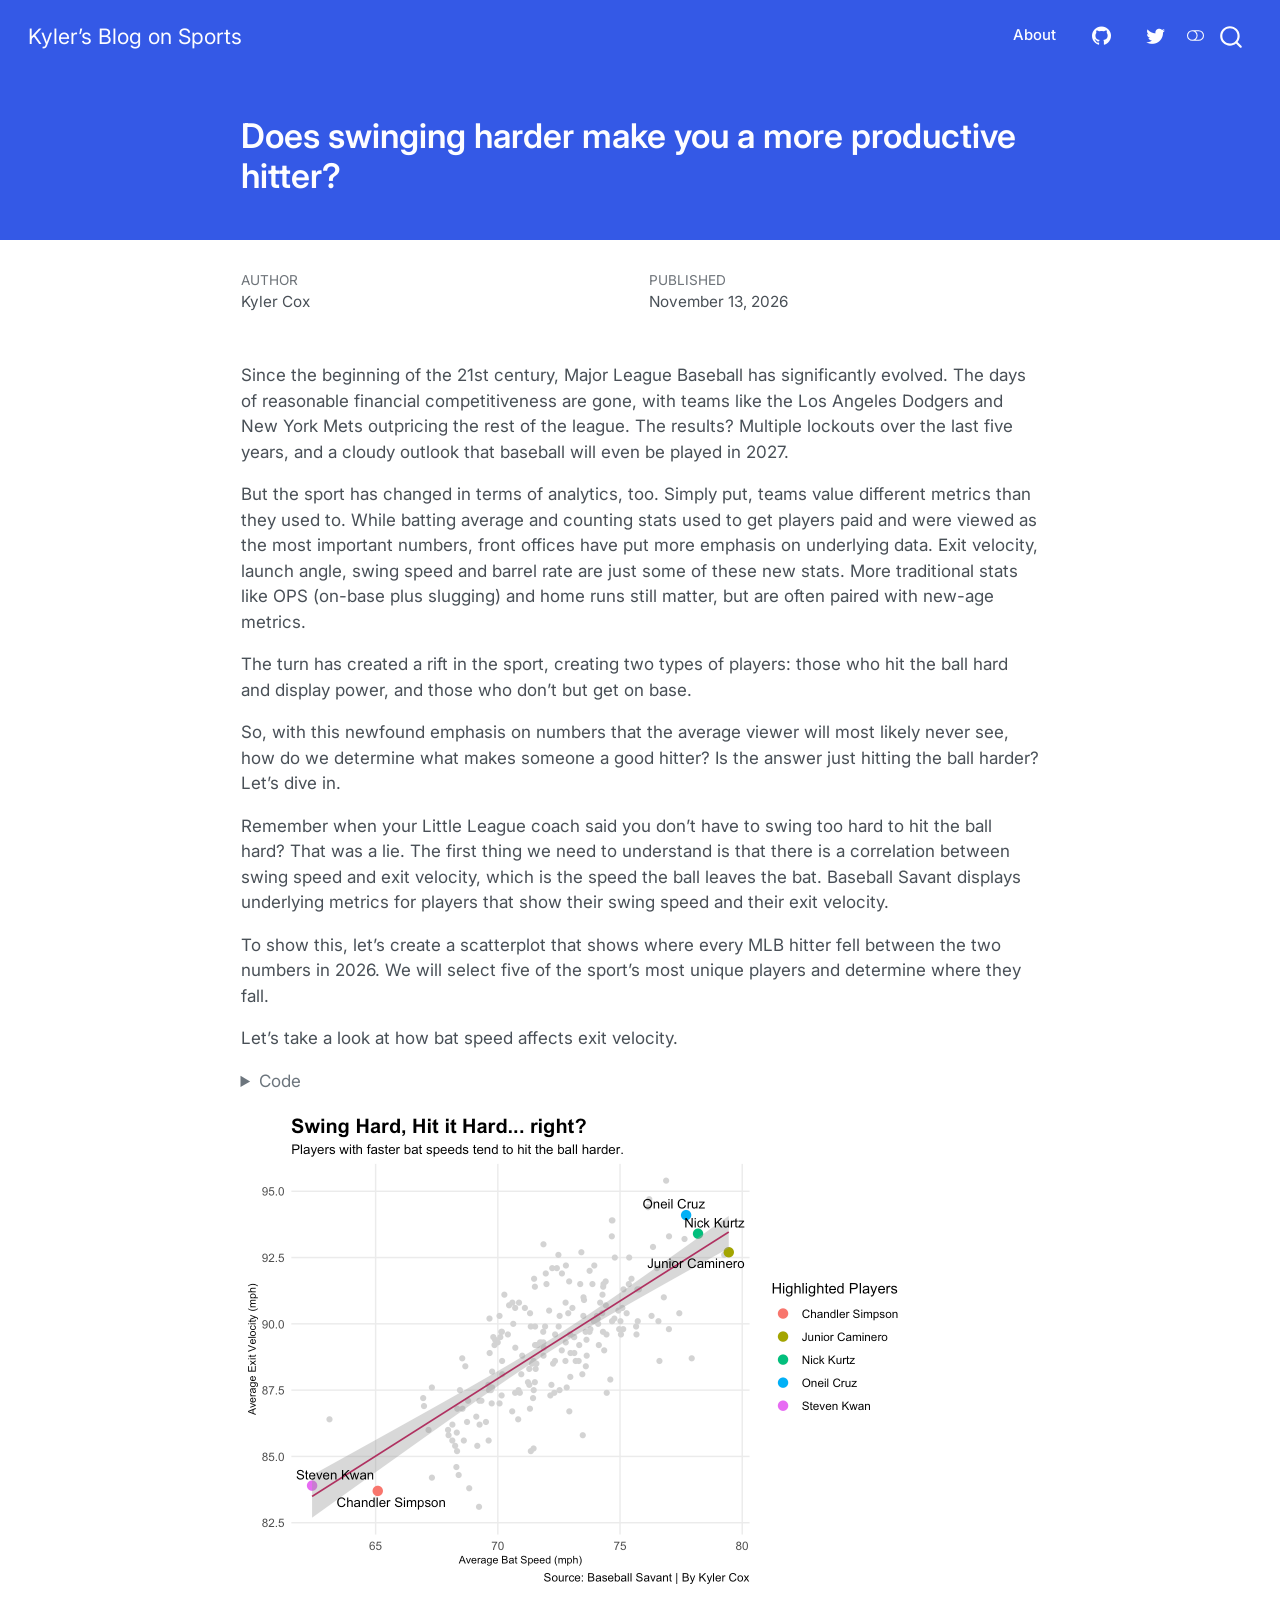
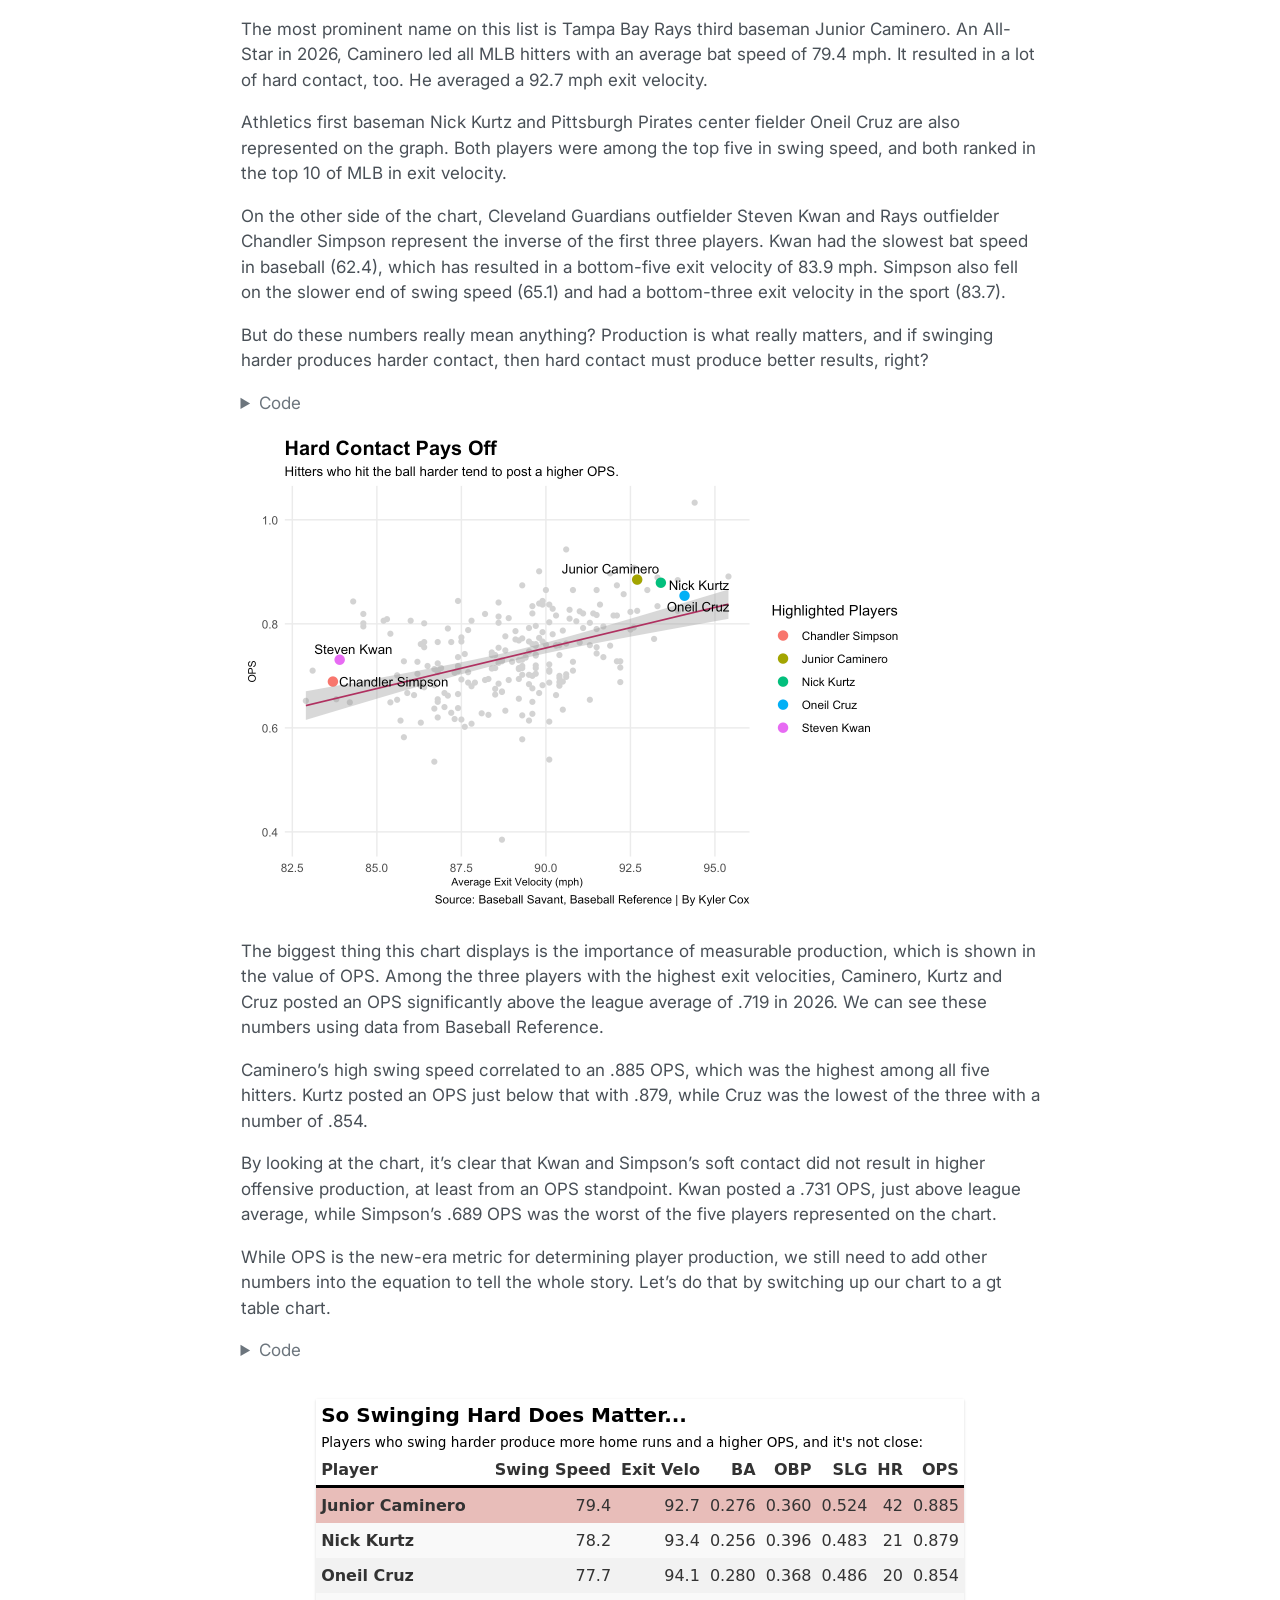
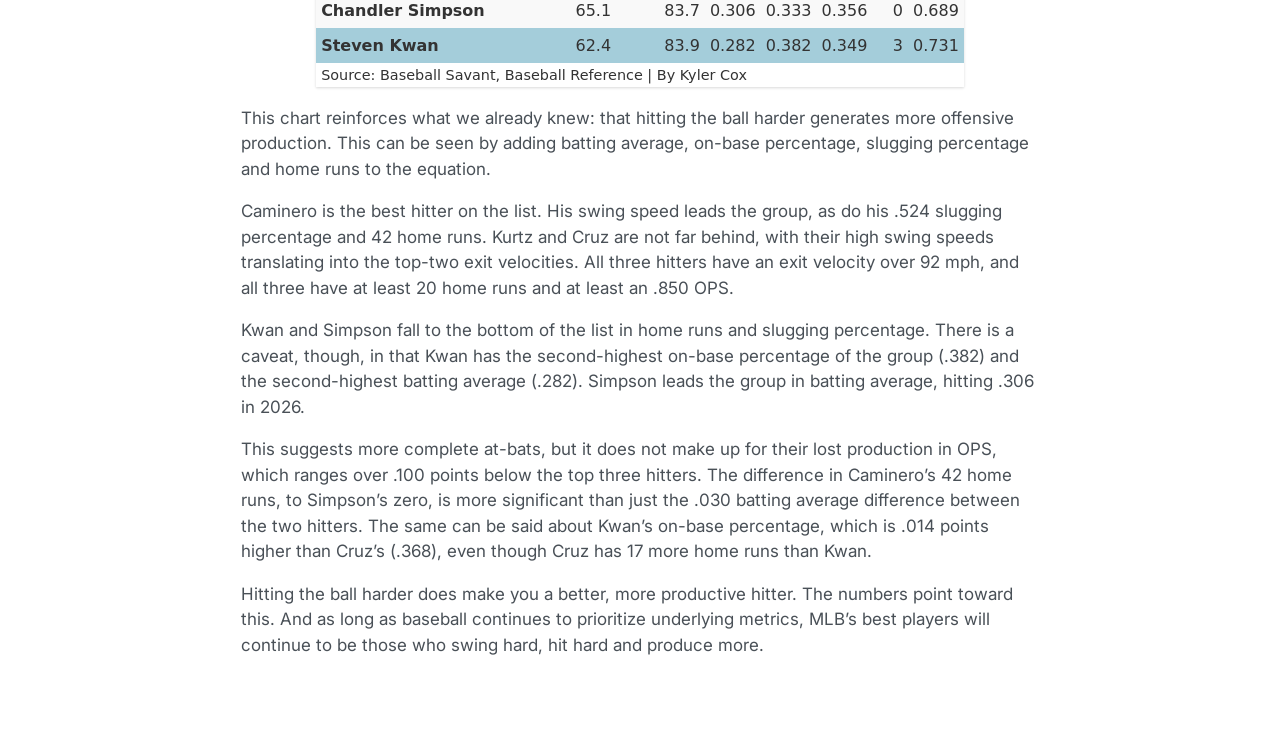
==== commit a86b0ffa: "throwaways" ====
--- a/posts/mlb-hitting-data-baseball/index.html
+++ b/posts/mlb-hitting-data-baseball/index.html
@@ -594,23 +594,23 @@
 <span id="cb3-81"><a href="#cb3-81" aria-hidden="true" tabindex="-1"></a>  )</span></code></pre></div><button title="Copy to Clipboard" class="code-copy-button"><i class="bi"></i></button></div>
 </details>
 <div class="cell-output-display">
-<div id="glxprcnunp" style="padding-left:0px;padding-right:0px;padding-top:10px;padding-bottom:10px;overflow-x:auto;overflow-y:auto;width:auto;height:auto;">
-<style>#glxprcnunp table {
+<div id="mklckgqkck" style="padding-left:0px;padding-right:0px;padding-top:10px;padding-bottom:10px;overflow-x:auto;overflow-y:auto;width:auto;height:auto;">
+<style>#mklckgqkck table {
   font-family: system-ui, 'Segoe UI', Roboto, Helvetica, Arial, sans-serif, 'Apple Color Emoji', 'Segoe UI Emoji', 'Segoe UI Symbol', 'Noto Color Emoji';
   -webkit-font-smoothing: antialiased;
   -moz-osx-font-smoothing: grayscale;
 }
 
-#glxprcnunp thead, #glxprcnunp tbody, #glxprcnunp tfoot, #glxprcnunp tr, #glxprcnunp td, #glxprcnunp th {
+#mklckgqkck thead, #mklckgqkck tbody, #mklckgqkck tfoot, #mklckgqkck tr, #mklckgqkck td, #mklckgqkck th {
   border-style: none;
 }
 
-#glxprcnunp p {
+#mklckgqkck p {
   margin: 0;
   padding: 0;
 }
 
-#glxprcnunp .gt_table {
+#mklckgqkck .gt_table {
   display: table;
   border-collapse: collapse;
   line-height: normal;
@@ -636,12 +636,12 @@
   border-left-color: #D3D3D3;
 }
 
-#glxprcnunp .gt_caption {
+#mklckgqkck .gt_caption {
   padding-top: 4px;
   padding-bottom: 4px;
 }
 
-#glxprcnunp .gt_title {
+#mklckgqkck .gt_title {
   color: #333333;
   font-size: 125%;
   font-weight: initial;
@@ -653,7 +653,7 @@
   border-bottom-width: 0;
 }
 
-#glxprcnunp .gt_subtitle {
+#mklckgqkck .gt_subtitle {
   color: #333333;
   font-size: 85%;
   font-weight: initial;
@@ -665,7 +665,7 @@
   border-top-width: 0;
 }
 
-#glxprcnunp .gt_heading {
+#mklckgqkck .gt_heading {
   background-color: #FFFFFF;
   text-align: center;
   border-bottom-color: #FFFFFF;
@@ -677,13 +677,13 @@
   border-right-color: #D3D3D3;
 }
 
-#glxprcnunp .gt_bottom_border {
+#mklckgqkck .gt_bottom_border {
   border-bottom-style: none;
   border-bottom-width: 2px;
   border-bottom-color: #D3D3D3;
 }
 
-#glxprcnunp .gt_col_headings {
+#mklckgqkck .gt_col_headings {
   border-top-style: none;
   border-top-width: 2px;
   border-top-color: #D3D3D3;
@@ -698,7 +698,7 @@
   border-right-color: #D3D3D3;
 }
 
-#glxprcnunp .gt_col_heading {
+#mklckgqkck .gt_col_heading {
   color: #333333;
   background-color: #FFFFFF;
   font-size: 100%;
@@ -718,7 +718,7 @@
   overflow-x: hidden;
 }
 
-#glxprcnunp .gt_column_spanner_outer {
+#mklckgqkck .gt_column_spanner_outer {
   color: #333333;
   background-color: #FFFFFF;
   font-size: 100%;
@@ -730,15 +730,15 @@
   padding-right: 4px;
 }
 
-#glxprcnunp .gt_column_spanner_outer:first-child {
+#mklckgqkck .gt_column_spanner_outer:first-child {
   padding-left: 0;
 }
 
-#glxprcnunp .gt_column_spanner_outer:last-child {
+#mklckgqkck .gt_column_spanner_outer:last-child {
   padding-right: 0;
 }
 
-#glxprcnunp .gt_column_spanner {
+#mklckgqkck .gt_column_spanner {
   border-bottom-style: none;
   border-bottom-width: 2px;
   border-bottom-color: #D3D3D3;
@@ -750,11 +750,11 @@
   width: 100%;
 }
 
-#glxprcnunp .gt_spanner_row {
+#mklckgqkck .gt_spanner_row {
   border-bottom-style: hidden;
 }
 
-#glxprcnunp .gt_group_heading {
+#mklckgqkck .gt_group_heading {
   padding-top: 8px;
   padding-bottom: 8px;
   padding-left: 5px;
@@ -780,7 +780,7 @@
   text-align: left;
 }
 
-#glxprcnunp .gt_empty_group_heading {
+#mklckgqkck .gt_empty_group_heading {
   padding: 0.5px;
   color: #333333;
   background-color: #FFFFFF;
@@ -795,15 +795,15 @@
   vertical-align: middle;
 }
 
-#glxprcnunp .gt_from_md > :first-child {
+#mklckgqkck .gt_from_md > :first-child {
   margin-top: 0;
 }
 
-#glxprcnunp .gt_from_md > :last-child {
+#mklckgqkck .gt_from_md > :last-child {
   margin-bottom: 0;
 }
 
-#glxprcnunp .gt_row {
+#mklckgqkck .gt_row {
   padding-top: 8px;
   padding-bottom: 8px;
   padding-left: 5px;
@@ -822,7 +822,7 @@
   overflow-x: hidden;
 }
 
-#glxprcnunp .gt_stub {
+#mklckgqkck .gt_stub {
   color: #333333;
   background-color: #FFFFFF;
   font-size: 100%;
@@ -835,7 +835,7 @@
   padding-right: 5px;
 }
 
-#glxprcnunp .gt_stub_row_group {
+#mklckgqkck .gt_stub_row_group {
   color: #333333;
   background-color: #FFFFFF;
   font-size: 100%;
@@ -849,15 +849,15 @@
   vertical-align: top;
 }
 
-#glxprcnunp .gt_row_group_first td {
+#mklckgqkck .gt_row_group_first td {
   border-top-width: 2px;
 }
 
-#glxprcnunp .gt_row_group_first th {
+#mklckgqkck .gt_row_group_first th {
   border-top-width: 2px;
 }
 
-#glxprcnunp .gt_summary_row {
+#mklckgqkck .gt_summary_row {
   color: #333333;
   background-color: #FFFFFF;
   text-transform: inherit;
@@ -867,16 +867,16 @@
   padding-right: 5px;
 }
 
-#glxprcnunp .gt_first_summary_row {
+#mklckgqkck .gt_first_summary_row {
   border-top-style: none;
   border-top-color: #D3D3D3;
 }
 
-#glxprcnunp .gt_first_summary_row.thick {
+#mklckgqkck .gt_first_summary_row.thick {
   border-top-width: 2px;
 }
 
-#glxprcnunp .gt_last_summary_row {
+#mklckgqkck .gt_last_summary_row {
   padding-top: 8px;
   padding-bottom: 8px;
   padding-left: 5px;
@@ -886,7 +886,7 @@
   border-bottom-color: #D3D3D3;
 }
 
-#glxprcnunp .gt_grand_summary_row {
+#mklckgqkck .gt_grand_summary_row {
   color: #333333;
   background-color: #FFFFFF;
   text-transform: inherit;
@@ -896,7 +896,7 @@
   padding-right: 5px;
 }
 
-#glxprcnunp .gt_first_grand_summary_row {
+#mklckgqkck .gt_first_grand_summary_row {
   padding-top: 8px;
   padding-bottom: 8px;
   padding-left: 5px;
@@ -906,7 +906,7 @@
   border-top-color: #D3D3D3;
 }
 
-#glxprcnunp .gt_last_grand_summary_row_top {
+#mklckgqkck .gt_last_grand_summary_row_top {
   padding-top: 8px;
   padding-bottom: 8px;
   padding-left: 5px;
@@ -916,11 +916,11 @@
   border-bottom-color: #D3D3D3;
 }
 
-#glxprcnunp .gt_striped {
+#mklckgqkck .gt_striped {
   background-color: rgba(128, 128, 128, 0.05);
 }
 
-#glxprcnunp .gt_table_body {
+#mklckgqkck .gt_table_body {
   border-top-style: none;
   border-top-width: 2px;
   border-top-color: #D3D3D3;
@@ -929,7 +929,7 @@
   border-bottom-color: #D3D3D3;
 }
 
-#glxprcnunp .gt_footnotes {
+#mklckgqkck .gt_footnotes {
   color: #333333;
   background-color: #FFFFFF;
   border-bottom-style: none;
@@ -943,7 +943,7 @@
   border-right-color: #D3D3D3;
 }
 
-#glxprcnunp .gt_footnote {
+#mklckgqkck .gt_footnote {
   margin: 0px;
   font-size: 90%;
   padding-top: 4px;
@@ -952,7 +952,7 @@
   padding-right: 5px;
 }
 
-#glxprcnunp .gt_sourcenotes {
+#mklckgqkck .gt_sourcenotes {
   color: #333333;
   background-color: #FFFFFF;
   border-bottom-style: none;
@@ -966,7 +966,7 @@
   border-right-color: #D3D3D3;
 }
 
-#glxprcnunp .gt_sourcenote {
+#mklckgqkck .gt_sourcenote {
   font-size: 90%;
   padding-top: 4px;
   padding-bottom: 4px;
@@ -974,72 +974,72 @@
   padding-right: 5px;
 }
 
-#glxprcnunp .gt_left {
+#mklckgqkck .gt_left {
   text-align: left;
 }
 
-#glxprcnunp .gt_center {
+#mklckgqkck .gt_center {
   text-align: center;
 }
 
-#glxprcnunp .gt_right {
+#mklckgqkck .gt_right {
   text-align: right;
   font-variant-numeric: tabular-nums;
 }
 
-#glxprcnunp .gt_font_normal {
+#mklckgqkck .gt_font_normal {
   font-weight: normal;
 }
 
-#glxprcnunp .gt_font_bold {
+#mklckgqkck .gt_font_bold {
   font-weight: bold;
 }
 
-#glxprcnunp .gt_font_italic {
+#mklckgqkck .gt_font_italic {
   font-style: italic;
 }
 
-#glxprcnunp .gt_super {
+#mklckgqkck .gt_super {
   font-size: 65%;
 }
 
-#glxprcnunp .gt_footnote_marks {
+#mklckgqkck .gt_footnote_marks {
   font-size: 75%;
   vertical-align: 0.4em;
   position: initial;
 }
 
-#glxprcnunp .gt_asterisk {
+#mklckgqkck .gt_asterisk {
   font-size: 100%;
   vertical-align: 0;
 }
 
-#glxprcnunp .gt_indent_1 {
+#mklckgqkck .gt_indent_1 {
   text-indent: 5px;
 }
 
-#glxprcnunp .gt_indent_2 {
+#mklckgqkck .gt_indent_2 {
   text-indent: 10px;
 }
 
-#glxprcnunp .gt_indent_3 {
+#mklckgqkck .gt_indent_3 {
   text-indent: 15px;
 }
 
-#glxprcnunp .gt_indent_4 {
+#mklckgqkck .gt_indent_4 {
   text-indent: 20px;
 }
 
-#glxprcnunp .gt_indent_5 {
+#mklckgqkck .gt_indent_5 {
   text-indent: 25px;
 }
 
-#glxprcnunp .katex-display {
+#mklckgqkck .katex-display {
   display: inline-flex !important;
   margin-bottom: 0.75em !important;
 }
 
-#glxprcnunp div.Reactable > div.rt-table > div.rt-thead > div.rt-tr.rt-tr-group-header > div.rt-th-group:after {
+#mklckgqkck div.Reactable > div.rt-table > div.rt-thead > div.rt-tr.rt-tr-group-header > div.rt-th-group:after {
   height: 0px !important;
 }
 </style>
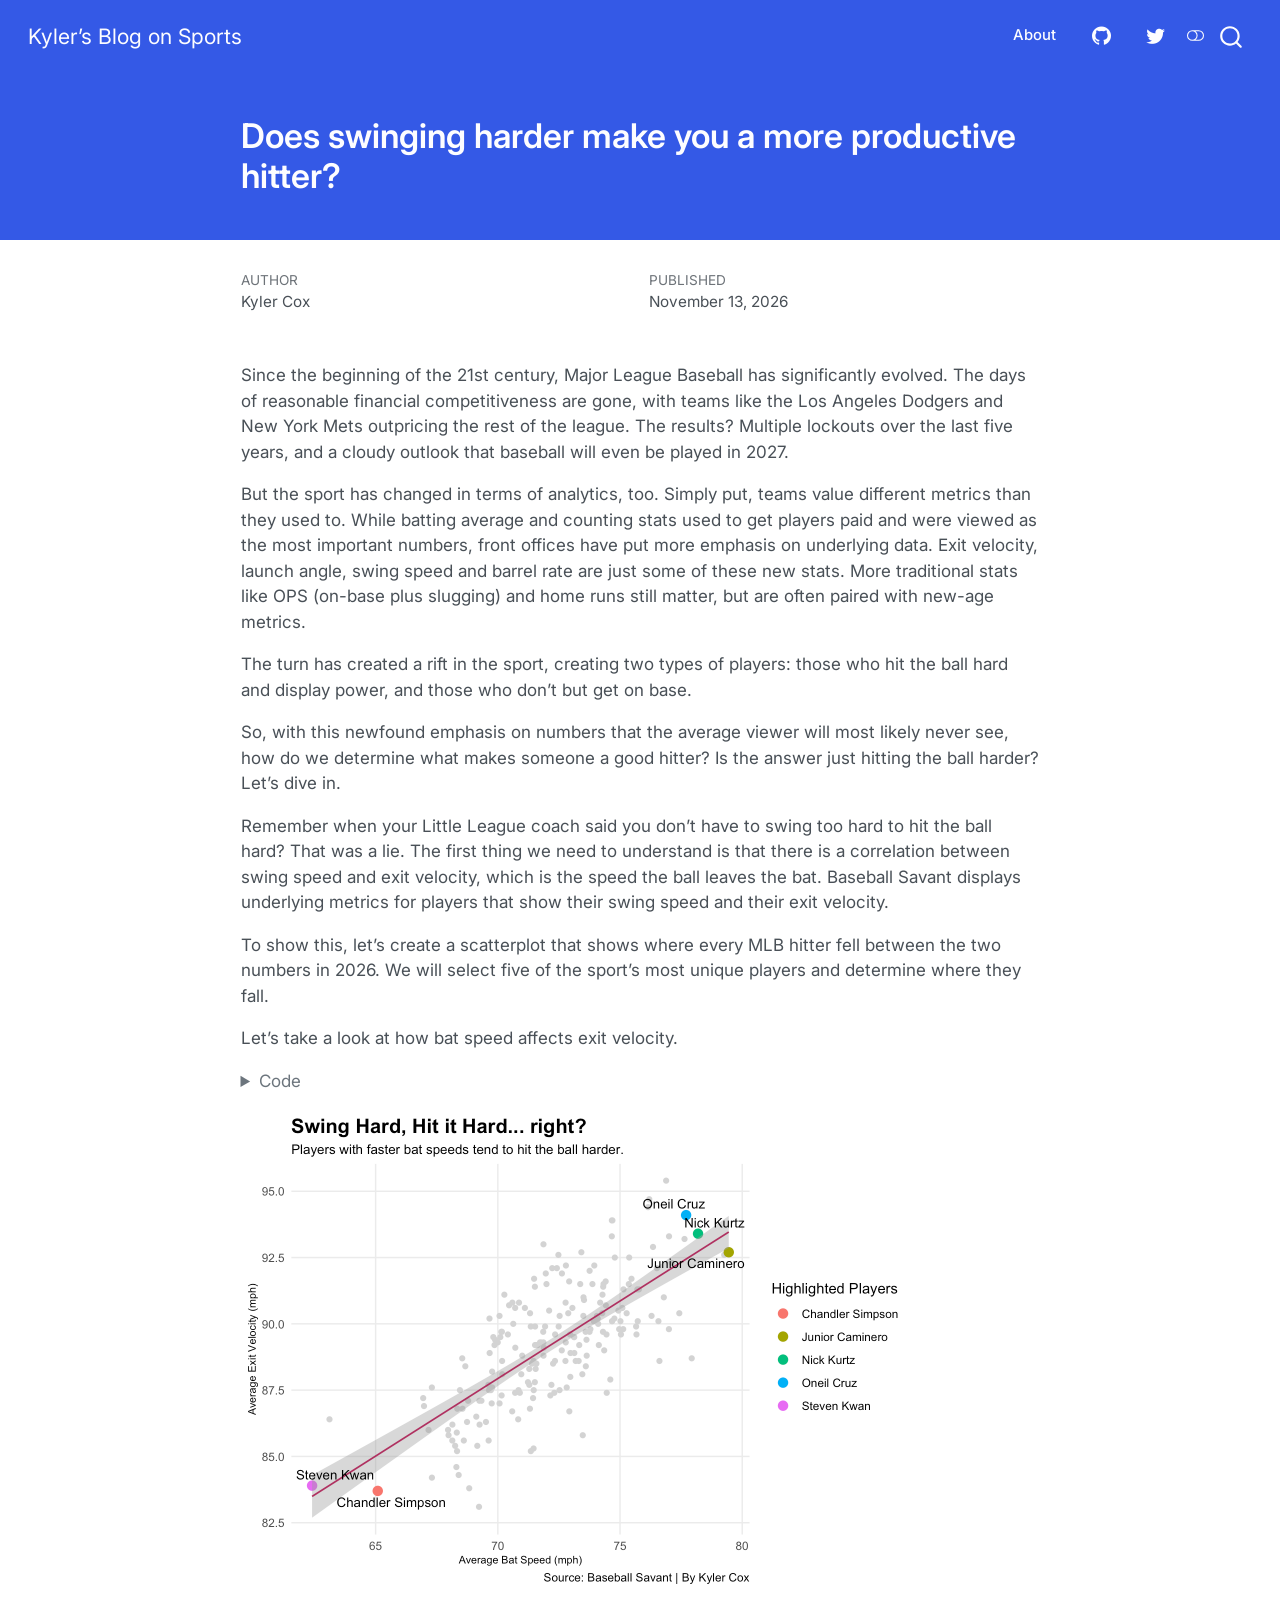
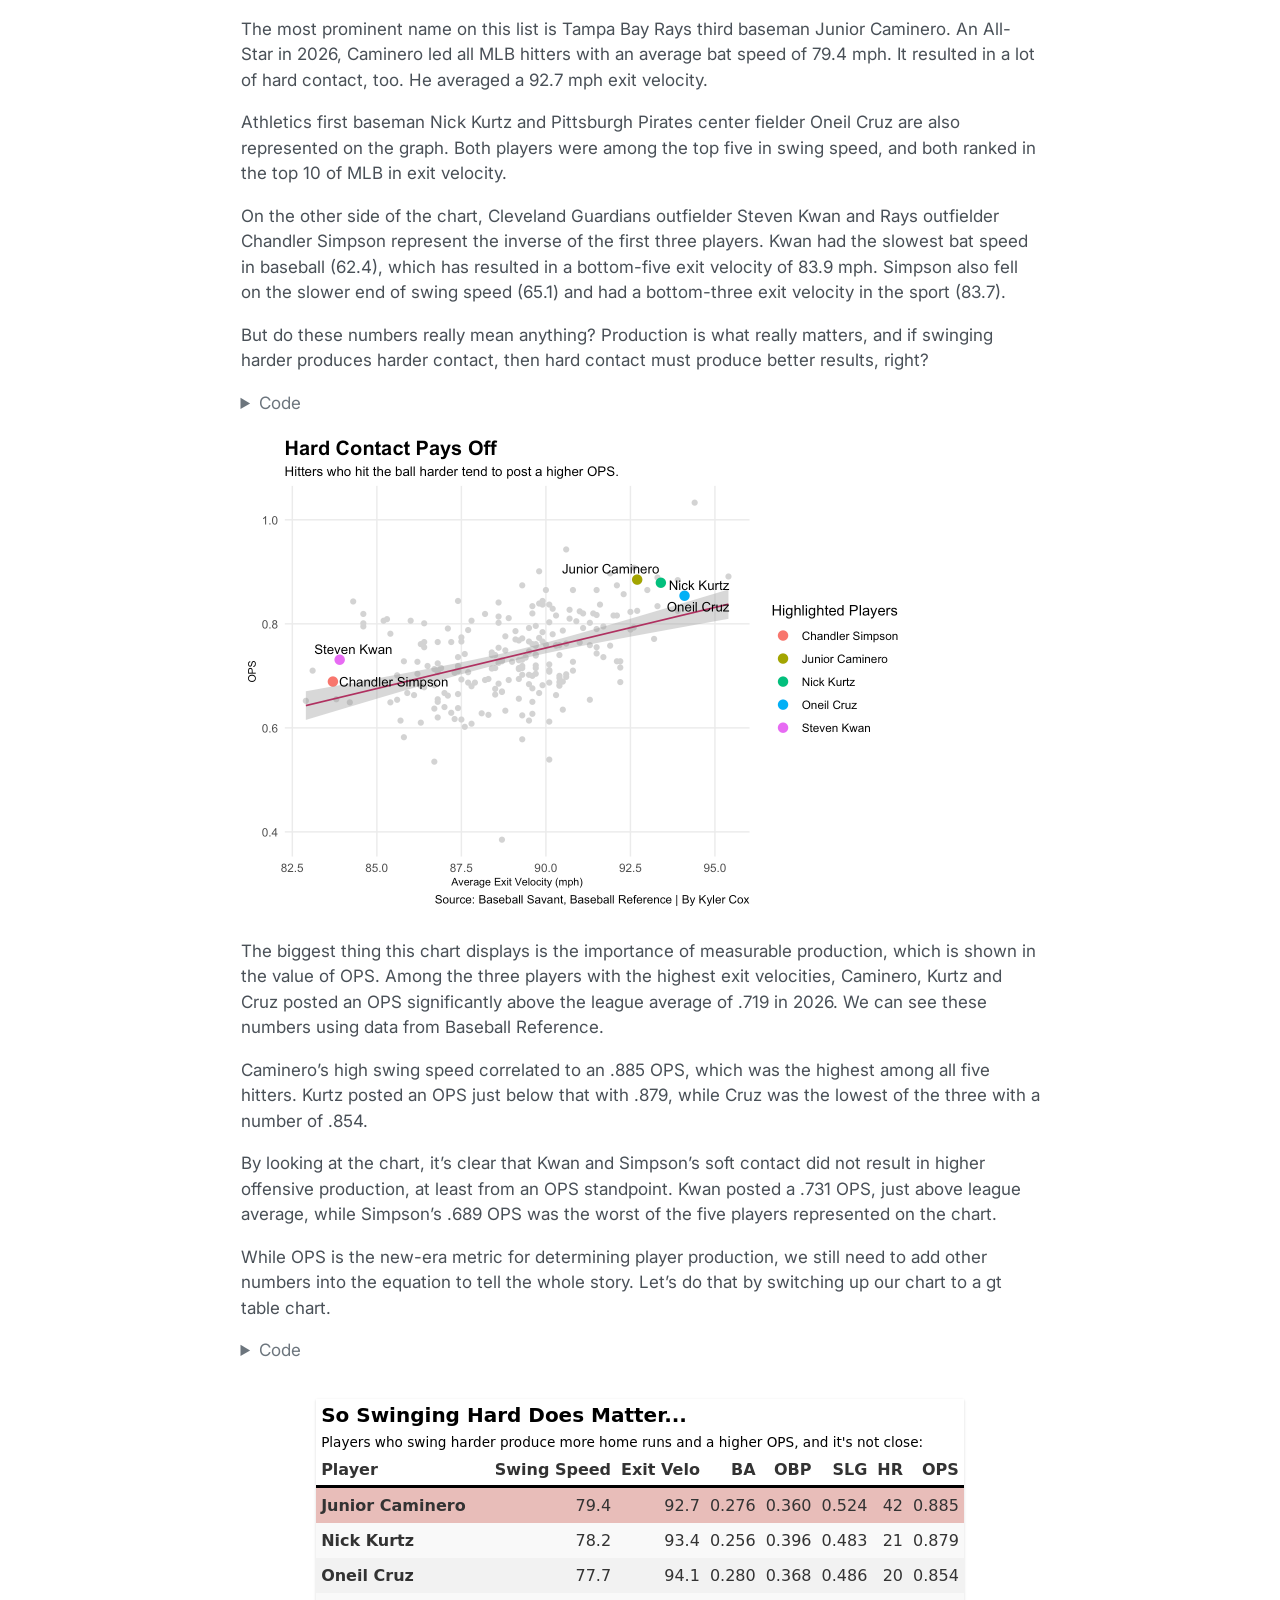
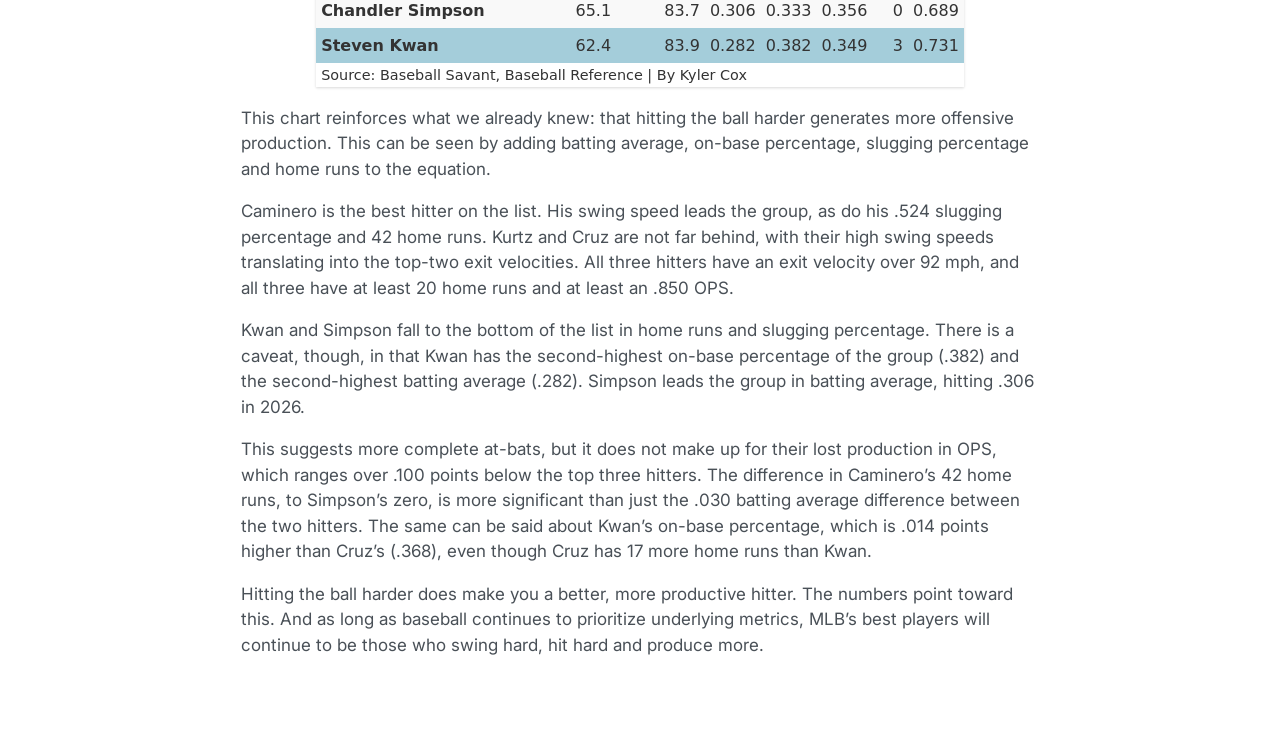
==== commit 36c27f44: "draftfinal" ====
--- a/posts/mlb-hitting-data-baseball/index.html
+++ b/posts/mlb-hitting-data-baseball/index.html
@@ -594,23 +594,23 @@
 <span id="cb3-81"><a href="#cb3-81" aria-hidden="true" tabindex="-1"></a>  )</span></code></pre></div><button title="Copy to Clipboard" class="code-copy-button"><i class="bi"></i></button></div>
 </details>
 <div class="cell-output-display">
-<div id="mklckgqkck" style="padding-left:0px;padding-right:0px;padding-top:10px;padding-bottom:10px;overflow-x:auto;overflow-y:auto;width:auto;height:auto;">
-<style>#mklckgqkck table {
+<div id="cpxgpkesfq" style="padding-left:0px;padding-right:0px;padding-top:10px;padding-bottom:10px;overflow-x:auto;overflow-y:auto;width:auto;height:auto;">
+<style>#cpxgpkesfq table {
   font-family: system-ui, 'Segoe UI', Roboto, Helvetica, Arial, sans-serif, 'Apple Color Emoji', 'Segoe UI Emoji', 'Segoe UI Symbol', 'Noto Color Emoji';
   -webkit-font-smoothing: antialiased;
   -moz-osx-font-smoothing: grayscale;
 }
 
-#mklckgqkck thead, #mklckgqkck tbody, #mklckgqkck tfoot, #mklckgqkck tr, #mklckgqkck td, #mklckgqkck th {
+#cpxgpkesfq thead, #cpxgpkesfq tbody, #cpxgpkesfq tfoot, #cpxgpkesfq tr, #cpxgpkesfq td, #cpxgpkesfq th {
   border-style: none;
 }
 
-#mklckgqkck p {
+#cpxgpkesfq p {
   margin: 0;
   padding: 0;
 }
 
-#mklckgqkck .gt_table {
+#cpxgpkesfq .gt_table {
   display: table;
   border-collapse: collapse;
   line-height: normal;
@@ -636,12 +636,12 @@
   border-left-color: #D3D3D3;
 }
 
-#mklckgqkck .gt_caption {
+#cpxgpkesfq .gt_caption {
   padding-top: 4px;
   padding-bottom: 4px;
 }
 
-#mklckgqkck .gt_title {
+#cpxgpkesfq .gt_title {
   color: #333333;
   font-size: 125%;
   font-weight: initial;
@@ -653,7 +653,7 @@
   border-bottom-width: 0;
 }
 
-#mklckgqkck .gt_subtitle {
+#cpxgpkesfq .gt_subtitle {
   color: #333333;
   font-size: 85%;
   font-weight: initial;
@@ -665,7 +665,7 @@
   border-top-width: 0;
 }
 
-#mklckgqkck .gt_heading {
+#cpxgpkesfq .gt_heading {
   background-color: #FFFFFF;
   text-align: center;
   border-bottom-color: #FFFFFF;
@@ -677,13 +677,13 @@
   border-right-color: #D3D3D3;
 }
 
-#mklckgqkck .gt_bottom_border {
+#cpxgpkesfq .gt_bottom_border {
   border-bottom-style: none;
   border-bottom-width: 2px;
   border-bottom-color: #D3D3D3;
 }
 
-#mklckgqkck .gt_col_headings {
+#cpxgpkesfq .gt_col_headings {
   border-top-style: none;
   border-top-width: 2px;
   border-top-color: #D3D3D3;
@@ -698,7 +698,7 @@
   border-right-color: #D3D3D3;
 }
 
-#mklckgqkck .gt_col_heading {
+#cpxgpkesfq .gt_col_heading {
   color: #333333;
   background-color: #FFFFFF;
   font-size: 100%;
@@ -718,7 +718,7 @@
   overflow-x: hidden;
 }
 
-#mklckgqkck .gt_column_spanner_outer {
+#cpxgpkesfq .gt_column_spanner_outer {
   color: #333333;
   background-color: #FFFFFF;
   font-size: 100%;
@@ -730,15 +730,15 @@
   padding-right: 4px;
 }
 
-#mklckgqkck .gt_column_spanner_outer:first-child {
+#cpxgpkesfq .gt_column_spanner_outer:first-child {
   padding-left: 0;
 }
 
-#mklckgqkck .gt_column_spanner_outer:last-child {
+#cpxgpkesfq .gt_column_spanner_outer:last-child {
   padding-right: 0;
 }
 
-#mklckgqkck .gt_column_spanner {
+#cpxgpkesfq .gt_column_spanner {
   border-bottom-style: none;
   border-bottom-width: 2px;
   border-bottom-color: #D3D3D3;
@@ -750,11 +750,11 @@
   width: 100%;
 }
 
-#mklckgqkck .gt_spanner_row {
+#cpxgpkesfq .gt_spanner_row {
   border-bottom-style: hidden;
 }
 
-#mklckgqkck .gt_group_heading {
+#cpxgpkesfq .gt_group_heading {
   padding-top: 8px;
   padding-bottom: 8px;
   padding-left: 5px;
@@ -780,7 +780,7 @@
   text-align: left;
 }
 
-#mklckgqkck .gt_empty_group_heading {
+#cpxgpkesfq .gt_empty_group_heading {
   padding: 0.5px;
   color: #333333;
   background-color: #FFFFFF;
@@ -795,15 +795,15 @@
   vertical-align: middle;
 }
 
-#mklckgqkck .gt_from_md > :first-child {
+#cpxgpkesfq .gt_from_md > :first-child {
   margin-top: 0;
 }
 
-#mklckgqkck .gt_from_md > :last-child {
+#cpxgpkesfq .gt_from_md > :last-child {
   margin-bottom: 0;
 }
 
-#mklckgqkck .gt_row {
+#cpxgpkesfq .gt_row {
   padding-top: 8px;
   padding-bottom: 8px;
   padding-left: 5px;
@@ -822,7 +822,7 @@
   overflow-x: hidden;
 }
 
-#mklckgqkck .gt_stub {
+#cpxgpkesfq .gt_stub {
   color: #333333;
   background-color: #FFFFFF;
   font-size: 100%;
@@ -835,7 +835,7 @@
   padding-right: 5px;
 }
 
-#mklckgqkck .gt_stub_row_group {
+#cpxgpkesfq .gt_stub_row_group {
   color: #333333;
   background-color: #FFFFFF;
   font-size: 100%;
@@ -849,15 +849,15 @@
   vertical-align: top;
 }
 
-#mklckgqkck .gt_row_group_first td {
+#cpxgpkesfq .gt_row_group_first td {
   border-top-width: 2px;
 }
 
-#mklckgqkck .gt_row_group_first th {
+#cpxgpkesfq .gt_row_group_first th {
   border-top-width: 2px;
 }
 
-#mklckgqkck .gt_summary_row {
+#cpxgpkesfq .gt_summary_row {
   color: #333333;
   background-color: #FFFFFF;
   text-transform: inherit;
@@ -867,16 +867,16 @@
   padding-right: 5px;
 }
 
-#mklckgqkck .gt_first_summary_row {
+#cpxgpkesfq .gt_first_summary_row {
   border-top-style: none;
   border-top-color: #D3D3D3;
 }
 
-#mklckgqkck .gt_first_summary_row.thick {
+#cpxgpkesfq .gt_first_summary_row.thick {
   border-top-width: 2px;
 }
 
-#mklckgqkck .gt_last_summary_row {
+#cpxgpkesfq .gt_last_summary_row {
   padding-top: 8px;
   padding-bottom: 8px;
   padding-left: 5px;
@@ -886,7 +886,7 @@
   border-bottom-color: #D3D3D3;
 }
 
-#mklckgqkck .gt_grand_summary_row {
+#cpxgpkesfq .gt_grand_summary_row {
   color: #333333;
   background-color: #FFFFFF;
   text-transform: inherit;
@@ -896,7 +896,7 @@
   padding-right: 5px;
 }
 
-#mklckgqkck .gt_first_grand_summary_row {
+#cpxgpkesfq .gt_first_grand_summary_row {
   padding-top: 8px;
   padding-bottom: 8px;
   padding-left: 5px;
@@ -906,7 +906,7 @@
   border-top-color: #D3D3D3;
 }
 
-#mklckgqkck .gt_last_grand_summary_row_top {
+#cpxgpkesfq .gt_last_grand_summary_row_top {
   padding-top: 8px;
   padding-bottom: 8px;
   padding-left: 5px;
@@ -916,11 +916,11 @@
   border-bottom-color: #D3D3D3;
 }
 
-#mklckgqkck .gt_striped {
+#cpxgpkesfq .gt_striped {
   background-color: rgba(128, 128, 128, 0.05);
 }
 
-#mklckgqkck .gt_table_body {
+#cpxgpkesfq .gt_table_body {
   border-top-style: none;
   border-top-width: 2px;
   border-top-color: #D3D3D3;
@@ -929,7 +929,7 @@
   border-bottom-color: #D3D3D3;
 }
 
-#mklckgqkck .gt_footnotes {
+#cpxgpkesfq .gt_footnotes {
   color: #333333;
   background-color: #FFFFFF;
   border-bottom-style: none;
@@ -943,7 +943,7 @@
   border-right-color: #D3D3D3;
 }
 
-#mklckgqkck .gt_footnote {
+#cpxgpkesfq .gt_footnote {
   margin: 0px;
   font-size: 90%;
   padding-top: 4px;
@@ -952,7 +952,7 @@
   padding-right: 5px;
 }
 
-#mklckgqkck .gt_sourcenotes {
+#cpxgpkesfq .gt_sourcenotes {
   color: #333333;
   background-color: #FFFFFF;
   border-bottom-style: none;
@@ -966,7 +966,7 @@
   border-right-color: #D3D3D3;
 }
 
-#mklckgqkck .gt_sourcenote {
+#cpxgpkesfq .gt_sourcenote {
   font-size: 90%;
   padding-top: 4px;
   padding-bottom: 4px;
@@ -974,72 +974,72 @@
   padding-right: 5px;
 }
 
-#mklckgqkck .gt_left {
+#cpxgpkesfq .gt_left {
   text-align: left;
 }
 
-#mklckgqkck .gt_center {
+#cpxgpkesfq .gt_center {
   text-align: center;
 }
 
-#mklckgqkck .gt_right {
+#cpxgpkesfq .gt_right {
   text-align: right;
   font-variant-numeric: tabular-nums;
 }
 
-#mklckgqkck .gt_font_normal {
+#cpxgpkesfq .gt_font_normal {
   font-weight: normal;
 }
 
-#mklckgqkck .gt_font_bold {
+#cpxgpkesfq .gt_font_bold {
   font-weight: bold;
 }
 
-#mklckgqkck .gt_font_italic {
+#cpxgpkesfq .gt_font_italic {
   font-style: italic;
 }
 
-#mklckgqkck .gt_super {
+#cpxgpkesfq .gt_super {
   font-size: 65%;
 }
 
-#mklckgqkck .gt_footnote_marks {
+#cpxgpkesfq .gt_footnote_marks {
   font-size: 75%;
   vertical-align: 0.4em;
   position: initial;
 }
 
-#mklckgqkck .gt_asterisk {
+#cpxgpkesfq .gt_asterisk {
   font-size: 100%;
   vertical-align: 0;
 }
 
-#mklckgqkck .gt_indent_1 {
+#cpxgpkesfq .gt_indent_1 {
   text-indent: 5px;
 }
 
-#mklckgqkck .gt_indent_2 {
+#cpxgpkesfq .gt_indent_2 {
   text-indent: 10px;
 }
 
-#mklckgqkck .gt_indent_3 {
+#cpxgpkesfq .gt_indent_3 {
   text-indent: 15px;
 }
 
-#mklckgqkck .gt_indent_4 {
+#cpxgpkesfq .gt_indent_4 {
   text-indent: 20px;
 }
 
-#mklckgqkck .gt_indent_5 {
+#cpxgpkesfq .gt_indent_5 {
   text-indent: 25px;
 }
 
-#mklckgqkck .katex-display {
+#cpxgpkesfq .katex-display {
   display: inline-flex !important;
   margin-bottom: 0.75em !important;
 }
 
-#mklckgqkck div.Reactable > div.rt-table > div.rt-thead > div.rt-tr.rt-tr-group-header > div.rt-th-group:after {
+#cpxgpkesfq div.Reactable > div.rt-table > div.rt-thead > div.rt-tr.rt-tr-group-header > div.rt-th-group:after {
   height: 0px !important;
 }
 </style>
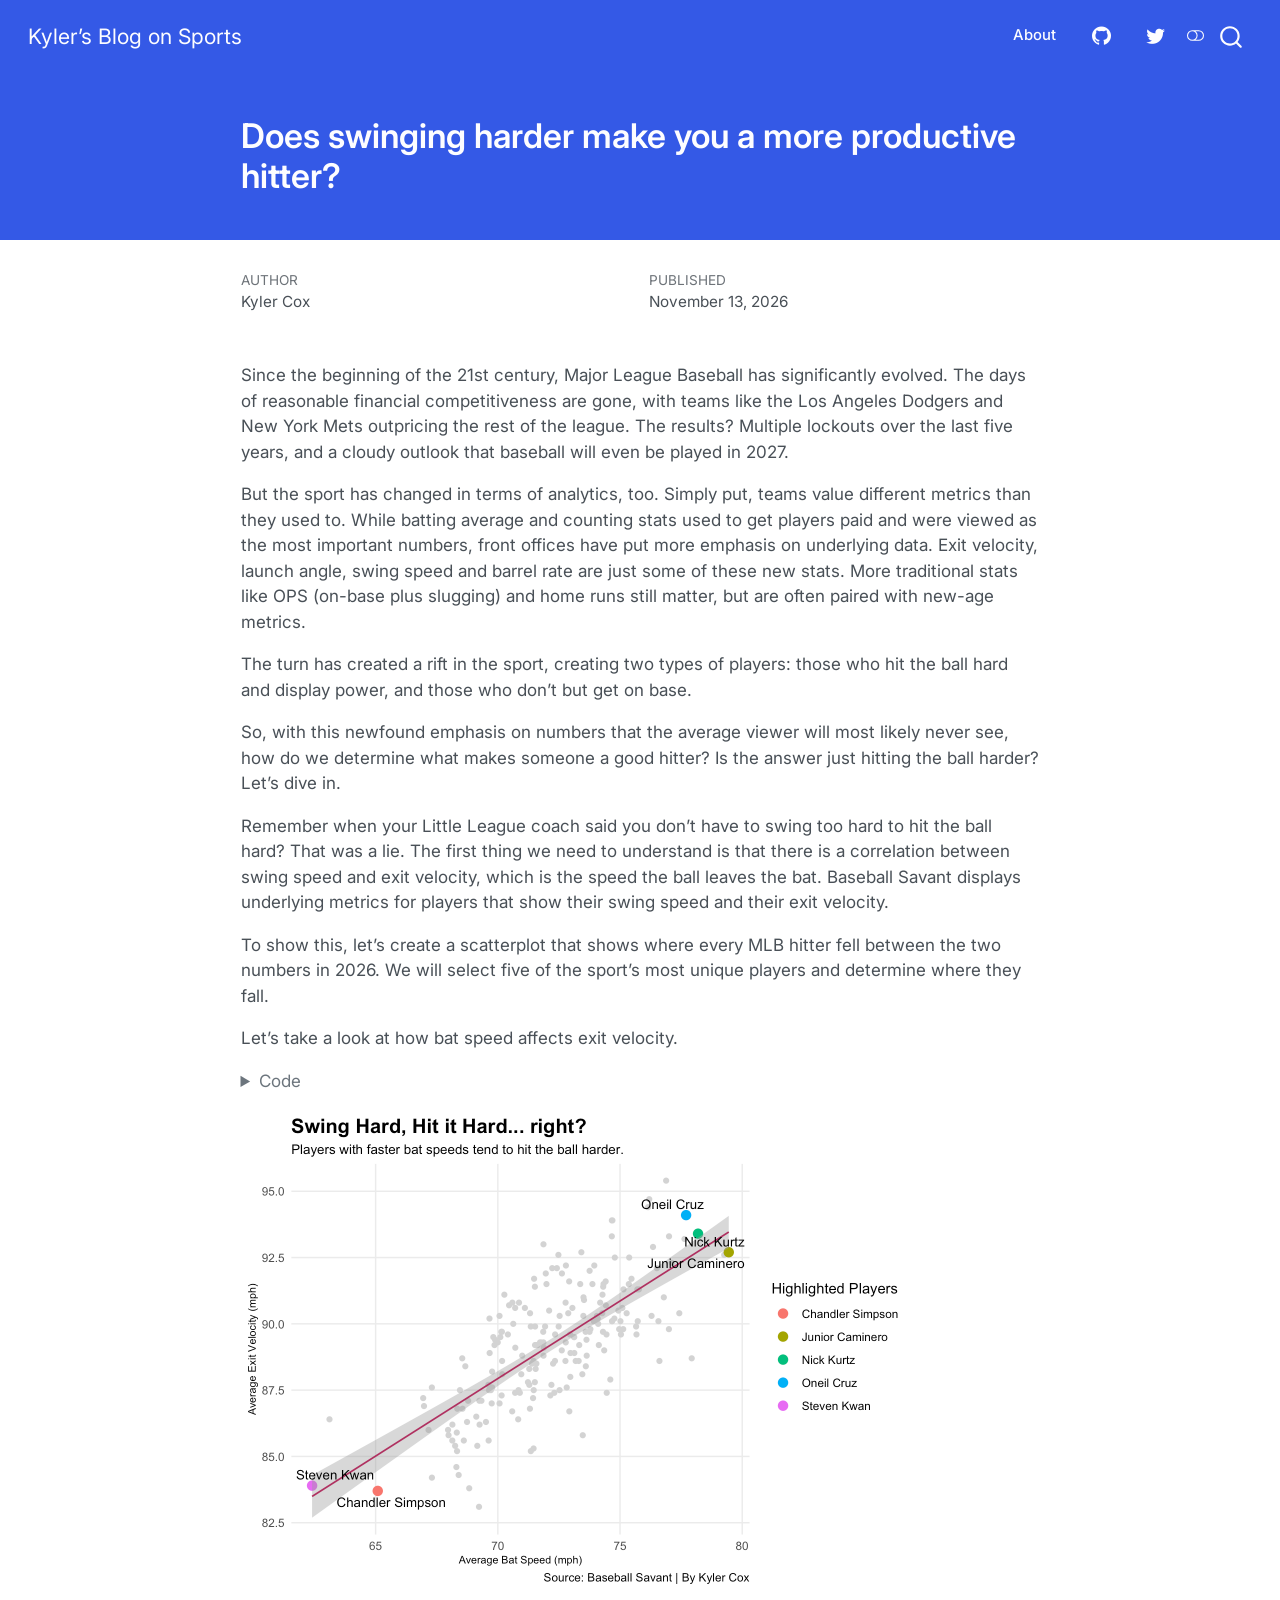
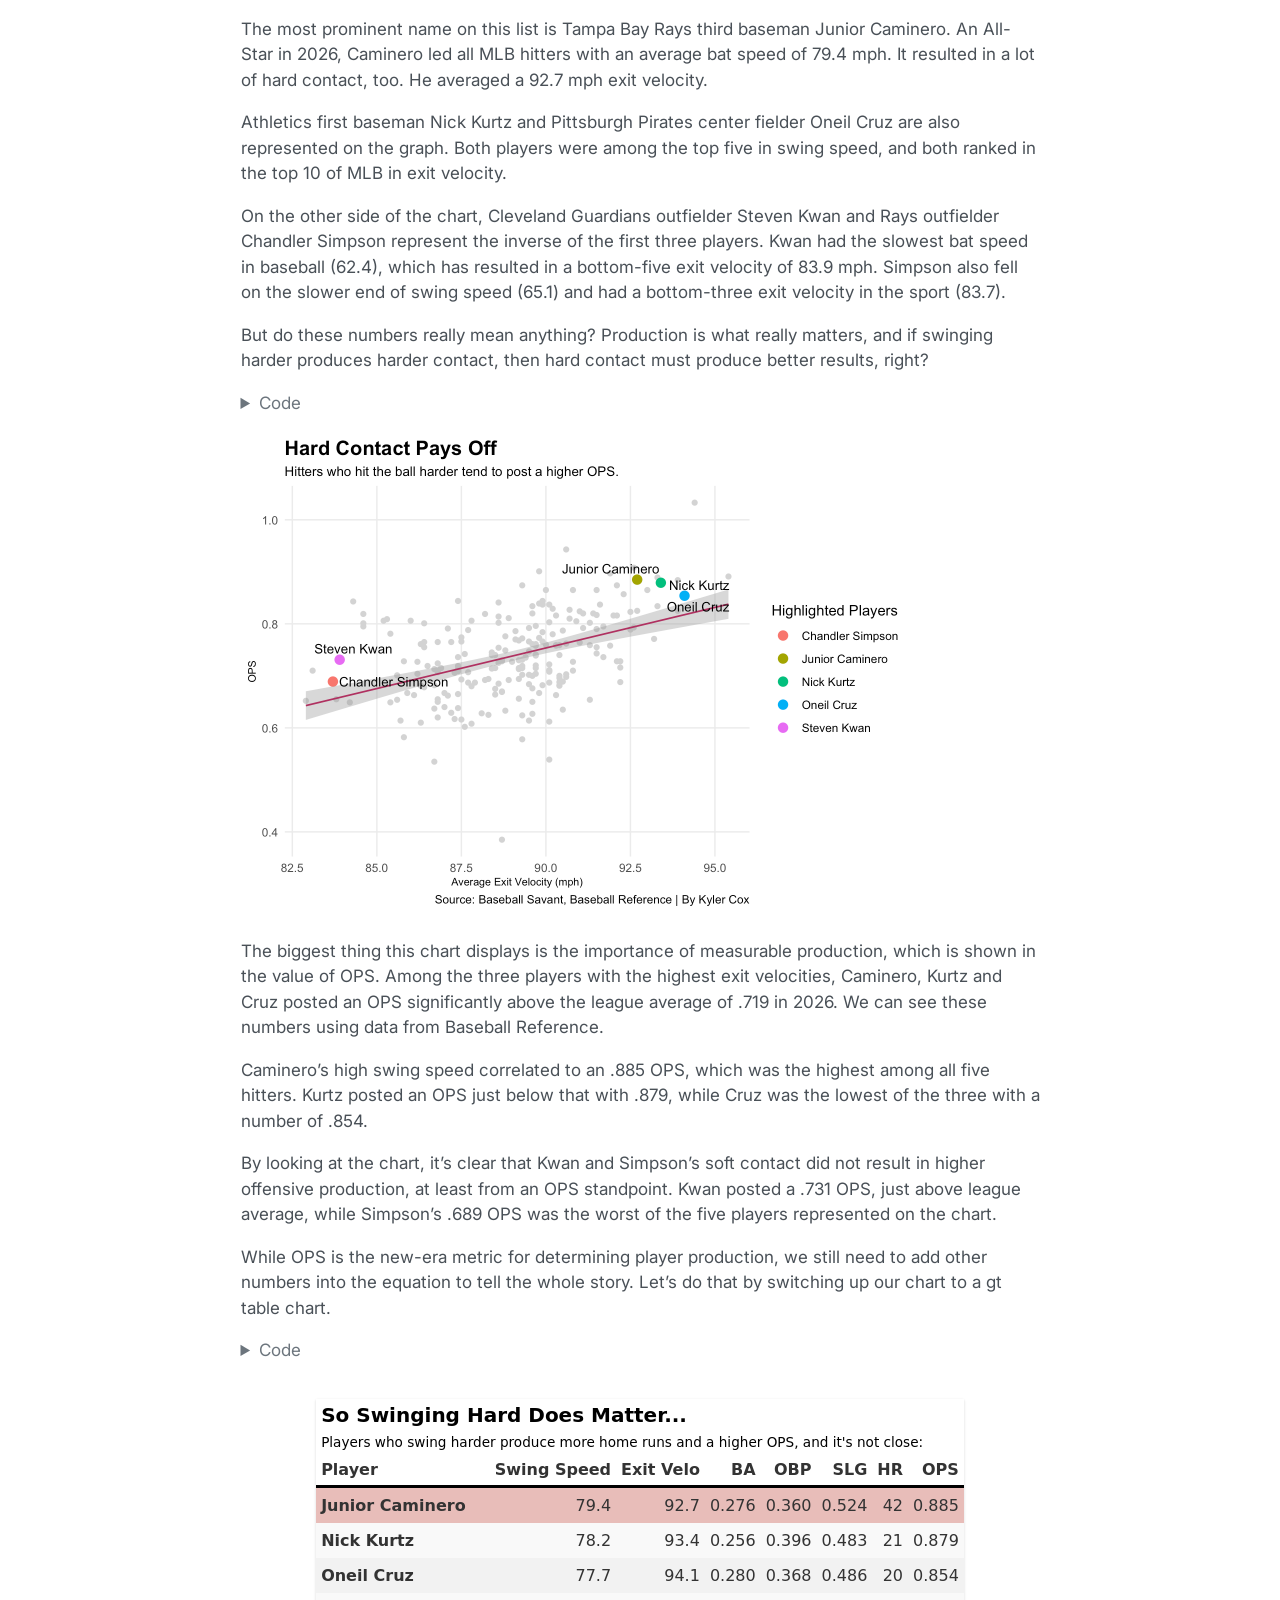
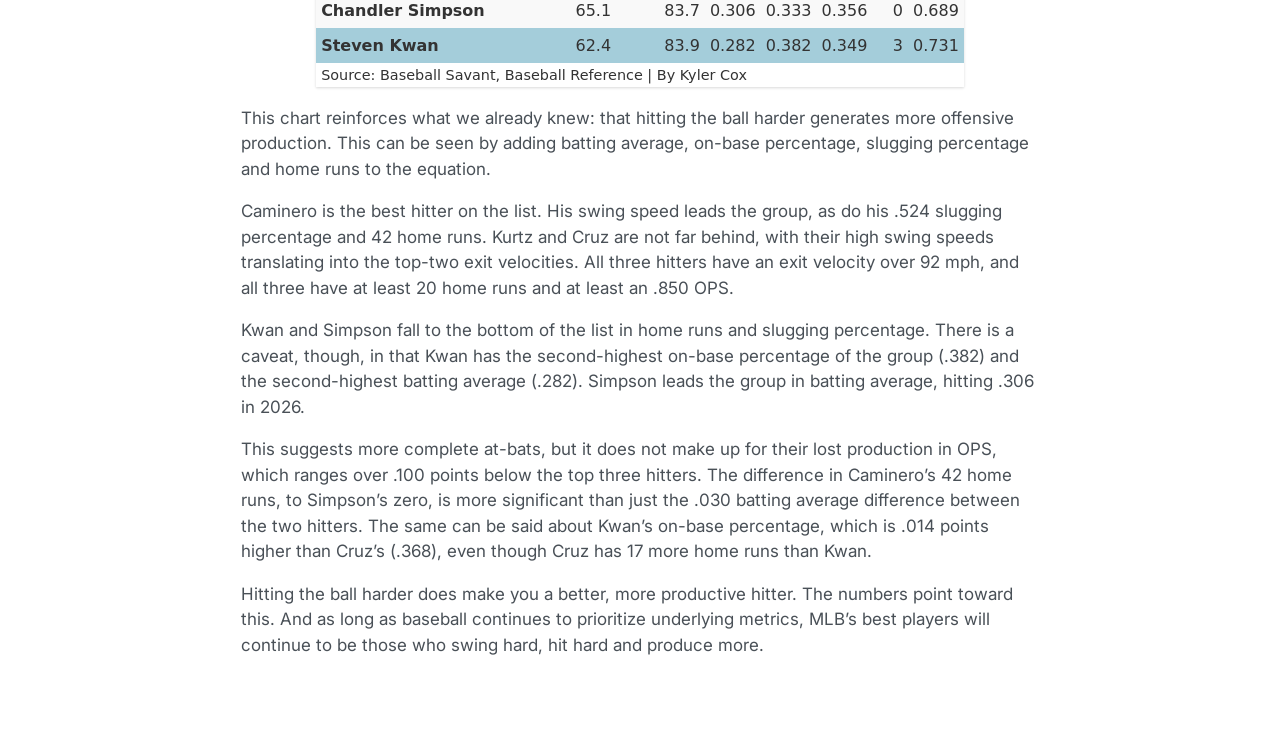
==== commit 6ca07fd5: "cover.image" ====
--- a/posts/mlb-hitting-data-baseball/index.html
+++ b/posts/mlb-hitting-data-baseball/index.html
@@ -594,23 +594,23 @@
 <span id="cb3-81"><a href="#cb3-81" aria-hidden="true" tabindex="-1"></a>  )</span></code></pre></div><button title="Copy to Clipboard" class="code-copy-button"><i class="bi"></i></button></div>
 </details>
 <div class="cell-output-display">
-<div id="cpxgpkesfq" style="padding-left:0px;padding-right:0px;padding-top:10px;padding-bottom:10px;overflow-x:auto;overflow-y:auto;width:auto;height:auto;">
-<style>#cpxgpkesfq table {
+<div id="xzjebbnhwb" style="padding-left:0px;padding-right:0px;padding-top:10px;padding-bottom:10px;overflow-x:auto;overflow-y:auto;width:auto;height:auto;">
+<style>#xzjebbnhwb table {
   font-family: system-ui, 'Segoe UI', Roboto, Helvetica, Arial, sans-serif, 'Apple Color Emoji', 'Segoe UI Emoji', 'Segoe UI Symbol', 'Noto Color Emoji';
   -webkit-font-smoothing: antialiased;
   -moz-osx-font-smoothing: grayscale;
 }
 
-#cpxgpkesfq thead, #cpxgpkesfq tbody, #cpxgpkesfq tfoot, #cpxgpkesfq tr, #cpxgpkesfq td, #cpxgpkesfq th {
+#xzjebbnhwb thead, #xzjebbnhwb tbody, #xzjebbnhwb tfoot, #xzjebbnhwb tr, #xzjebbnhwb td, #xzjebbnhwb th {
   border-style: none;
 }
 
-#cpxgpkesfq p {
+#xzjebbnhwb p {
   margin: 0;
   padding: 0;
 }
 
-#cpxgpkesfq .gt_table {
+#xzjebbnhwb .gt_table {
   display: table;
   border-collapse: collapse;
   line-height: normal;
@@ -636,12 +636,12 @@
   border-left-color: #D3D3D3;
 }
 
-#cpxgpkesfq .gt_caption {
+#xzjebbnhwb .gt_caption {
   padding-top: 4px;
   padding-bottom: 4px;
 }
 
-#cpxgpkesfq .gt_title {
+#xzjebbnhwb .gt_title {
   color: #333333;
   font-size: 125%;
   font-weight: initial;
@@ -653,7 +653,7 @@
   border-bottom-width: 0;
 }
 
-#cpxgpkesfq .gt_subtitle {
+#xzjebbnhwb .gt_subtitle {
   color: #333333;
   font-size: 85%;
   font-weight: initial;
@@ -665,7 +665,7 @@
   border-top-width: 0;
 }
 
-#cpxgpkesfq .gt_heading {
+#xzjebbnhwb .gt_heading {
   background-color: #FFFFFF;
   text-align: center;
   border-bottom-color: #FFFFFF;
@@ -677,13 +677,13 @@
   border-right-color: #D3D3D3;
 }
 
-#cpxgpkesfq .gt_bottom_border {
+#xzjebbnhwb .gt_bottom_border {
   border-bottom-style: none;
   border-bottom-width: 2px;
   border-bottom-color: #D3D3D3;
 }
 
-#cpxgpkesfq .gt_col_headings {
+#xzjebbnhwb .gt_col_headings {
   border-top-style: none;
   border-top-width: 2px;
   border-top-color: #D3D3D3;
@@ -698,7 +698,7 @@
   border-right-color: #D3D3D3;
 }
 
-#cpxgpkesfq .gt_col_heading {
+#xzjebbnhwb .gt_col_heading {
   color: #333333;
   background-color: #FFFFFF;
   font-size: 100%;
@@ -718,7 +718,7 @@
   overflow-x: hidden;
 }
 
-#cpxgpkesfq .gt_column_spanner_outer {
+#xzjebbnhwb .gt_column_spanner_outer {
   color: #333333;
   background-color: #FFFFFF;
   font-size: 100%;
@@ -730,15 +730,15 @@
   padding-right: 4px;
 }
 
-#cpxgpkesfq .gt_column_spanner_outer:first-child {
+#xzjebbnhwb .gt_column_spanner_outer:first-child {
   padding-left: 0;
 }
 
-#cpxgpkesfq .gt_column_spanner_outer:last-child {
+#xzjebbnhwb .gt_column_spanner_outer:last-child {
   padding-right: 0;
 }
 
-#cpxgpkesfq .gt_column_spanner {
+#xzjebbnhwb .gt_column_spanner {
   border-bottom-style: none;
   border-bottom-width: 2px;
   border-bottom-color: #D3D3D3;
@@ -750,11 +750,11 @@
   width: 100%;
 }
 
-#cpxgpkesfq .gt_spanner_row {
+#xzjebbnhwb .gt_spanner_row {
   border-bottom-style: hidden;
 }
 
-#cpxgpkesfq .gt_group_heading {
+#xzjebbnhwb .gt_group_heading {
   padding-top: 8px;
   padding-bottom: 8px;
   padding-left: 5px;
@@ -780,7 +780,7 @@
   text-align: left;
 }
 
-#cpxgpkesfq .gt_empty_group_heading {
+#xzjebbnhwb .gt_empty_group_heading {
   padding: 0.5px;
   color: #333333;
   background-color: #FFFFFF;
@@ -795,15 +795,15 @@
   vertical-align: middle;
 }
 
-#cpxgpkesfq .gt_from_md > :first-child {
+#xzjebbnhwb .gt_from_md > :first-child {
   margin-top: 0;
 }
 
-#cpxgpkesfq .gt_from_md > :last-child {
+#xzjebbnhwb .gt_from_md > :last-child {
   margin-bottom: 0;
 }
 
-#cpxgpkesfq .gt_row {
+#xzjebbnhwb .gt_row {
   padding-top: 8px;
   padding-bottom: 8px;
   padding-left: 5px;
@@ -822,7 +822,7 @@
   overflow-x: hidden;
 }
 
-#cpxgpkesfq .gt_stub {
+#xzjebbnhwb .gt_stub {
   color: #333333;
   background-color: #FFFFFF;
   font-size: 100%;
@@ -835,7 +835,7 @@
   padding-right: 5px;
 }
 
-#cpxgpkesfq .gt_stub_row_group {
+#xzjebbnhwb .gt_stub_row_group {
   color: #333333;
   background-color: #FFFFFF;
   font-size: 100%;
@@ -849,15 +849,15 @@
   vertical-align: top;
 }
 
-#cpxgpkesfq .gt_row_group_first td {
+#xzjebbnhwb .gt_row_group_first td {
   border-top-width: 2px;
 }
 
-#cpxgpkesfq .gt_row_group_first th {
+#xzjebbnhwb .gt_row_group_first th {
   border-top-width: 2px;
 }
 
-#cpxgpkesfq .gt_summary_row {
+#xzjebbnhwb .gt_summary_row {
   color: #333333;
   background-color: #FFFFFF;
   text-transform: inherit;
@@ -867,16 +867,16 @@
   padding-right: 5px;
 }
 
-#cpxgpkesfq .gt_first_summary_row {
+#xzjebbnhwb .gt_first_summary_row {
   border-top-style: none;
   border-top-color: #D3D3D3;
 }
 
-#cpxgpkesfq .gt_first_summary_row.thick {
+#xzjebbnhwb .gt_first_summary_row.thick {
   border-top-width: 2px;
 }
 
-#cpxgpkesfq .gt_last_summary_row {
+#xzjebbnhwb .gt_last_summary_row {
   padding-top: 8px;
   padding-bottom: 8px;
   padding-left: 5px;
@@ -886,7 +886,7 @@
   border-bottom-color: #D3D3D3;
 }
 
-#cpxgpkesfq .gt_grand_summary_row {
+#xzjebbnhwb .gt_grand_summary_row {
   color: #333333;
   background-color: #FFFFFF;
   text-transform: inherit;
@@ -896,7 +896,7 @@
   padding-right: 5px;
 }
 
-#cpxgpkesfq .gt_first_grand_summary_row {
+#xzjebbnhwb .gt_first_grand_summary_row {
   padding-top: 8px;
   padding-bottom: 8px;
   padding-left: 5px;
@@ -906,7 +906,7 @@
   border-top-color: #D3D3D3;
 }
 
-#cpxgpkesfq .gt_last_grand_summary_row_top {
+#xzjebbnhwb .gt_last_grand_summary_row_top {
   padding-top: 8px;
   padding-bottom: 8px;
   padding-left: 5px;
@@ -916,11 +916,11 @@
   border-bottom-color: #D3D3D3;
 }
 
-#cpxgpkesfq .gt_striped {
+#xzjebbnhwb .gt_striped {
   background-color: rgba(128, 128, 128, 0.05);
 }
 
-#cpxgpkesfq .gt_table_body {
+#xzjebbnhwb .gt_table_body {
   border-top-style: none;
   border-top-width: 2px;
   border-top-color: #D3D3D3;
@@ -929,7 +929,7 @@
   border-bottom-color: #D3D3D3;
 }
 
-#cpxgpkesfq .gt_footnotes {
+#xzjebbnhwb .gt_footnotes {
   color: #333333;
   background-color: #FFFFFF;
   border-bottom-style: none;
@@ -943,7 +943,7 @@
   border-right-color: #D3D3D3;
 }
 
-#cpxgpkesfq .gt_footnote {
+#xzjebbnhwb .gt_footnote {
   margin: 0px;
   font-size: 90%;
   padding-top: 4px;
@@ -952,7 +952,7 @@
   padding-right: 5px;
 }
 
-#cpxgpkesfq .gt_sourcenotes {
+#xzjebbnhwb .gt_sourcenotes {
   color: #333333;
   background-color: #FFFFFF;
   border-bottom-style: none;
@@ -966,7 +966,7 @@
   border-right-color: #D3D3D3;
 }
 
-#cpxgpkesfq .gt_sourcenote {
+#xzjebbnhwb .gt_sourcenote {
   font-size: 90%;
   padding-top: 4px;
   padding-bottom: 4px;
@@ -974,72 +974,72 @@
   padding-right: 5px;
 }
 
-#cpxgpkesfq .gt_left {
+#xzjebbnhwb .gt_left {
   text-align: left;
 }
 
-#cpxgpkesfq .gt_center {
+#xzjebbnhwb .gt_center {
   text-align: center;
 }
 
-#cpxgpkesfq .gt_right {
+#xzjebbnhwb .gt_right {
   text-align: right;
   font-variant-numeric: tabular-nums;
 }
 
-#cpxgpkesfq .gt_font_normal {
+#xzjebbnhwb .gt_font_normal {
   font-weight: normal;
 }
 
-#cpxgpkesfq .gt_font_bold {
+#xzjebbnhwb .gt_font_bold {
   font-weight: bold;
 }
 
-#cpxgpkesfq .gt_font_italic {
+#xzjebbnhwb .gt_font_italic {
   font-style: italic;
 }
 
-#cpxgpkesfq .gt_super {
+#xzjebbnhwb .gt_super {
   font-size: 65%;
 }
 
-#cpxgpkesfq .gt_footnote_marks {
+#xzjebbnhwb .gt_footnote_marks {
   font-size: 75%;
   vertical-align: 0.4em;
   position: initial;
 }
 
-#cpxgpkesfq .gt_asterisk {
+#xzjebbnhwb .gt_asterisk {
   font-size: 100%;
   vertical-align: 0;
 }
 
-#cpxgpkesfq .gt_indent_1 {
+#xzjebbnhwb .gt_indent_1 {
   text-indent: 5px;
 }
 
-#cpxgpkesfq .gt_indent_2 {
+#xzjebbnhwb .gt_indent_2 {
   text-indent: 10px;
 }
 
-#cpxgpkesfq .gt_indent_3 {
+#xzjebbnhwb .gt_indent_3 {
   text-indent: 15px;
 }
 
-#cpxgpkesfq .gt_indent_4 {
+#xzjebbnhwb .gt_indent_4 {
   text-indent: 20px;
 }
 
-#cpxgpkesfq .gt_indent_5 {
+#xzjebbnhwb .gt_indent_5 {
   text-indent: 25px;
 }
 
-#cpxgpkesfq .katex-display {
+#xzjebbnhwb .katex-display {
   display: inline-flex !important;
   margin-bottom: 0.75em !important;
 }
 
-#cpxgpkesfq div.Reactable > div.rt-table > div.rt-thead > div.rt-tr.rt-tr-group-header > div.rt-th-group:after {
+#xzjebbnhwb div.Reactable > div.rt-table > div.rt-thead > div.rt-tr.rt-tr-group-header > div.rt-th-group:after {
   height: 0px !important;
 }
 </style>
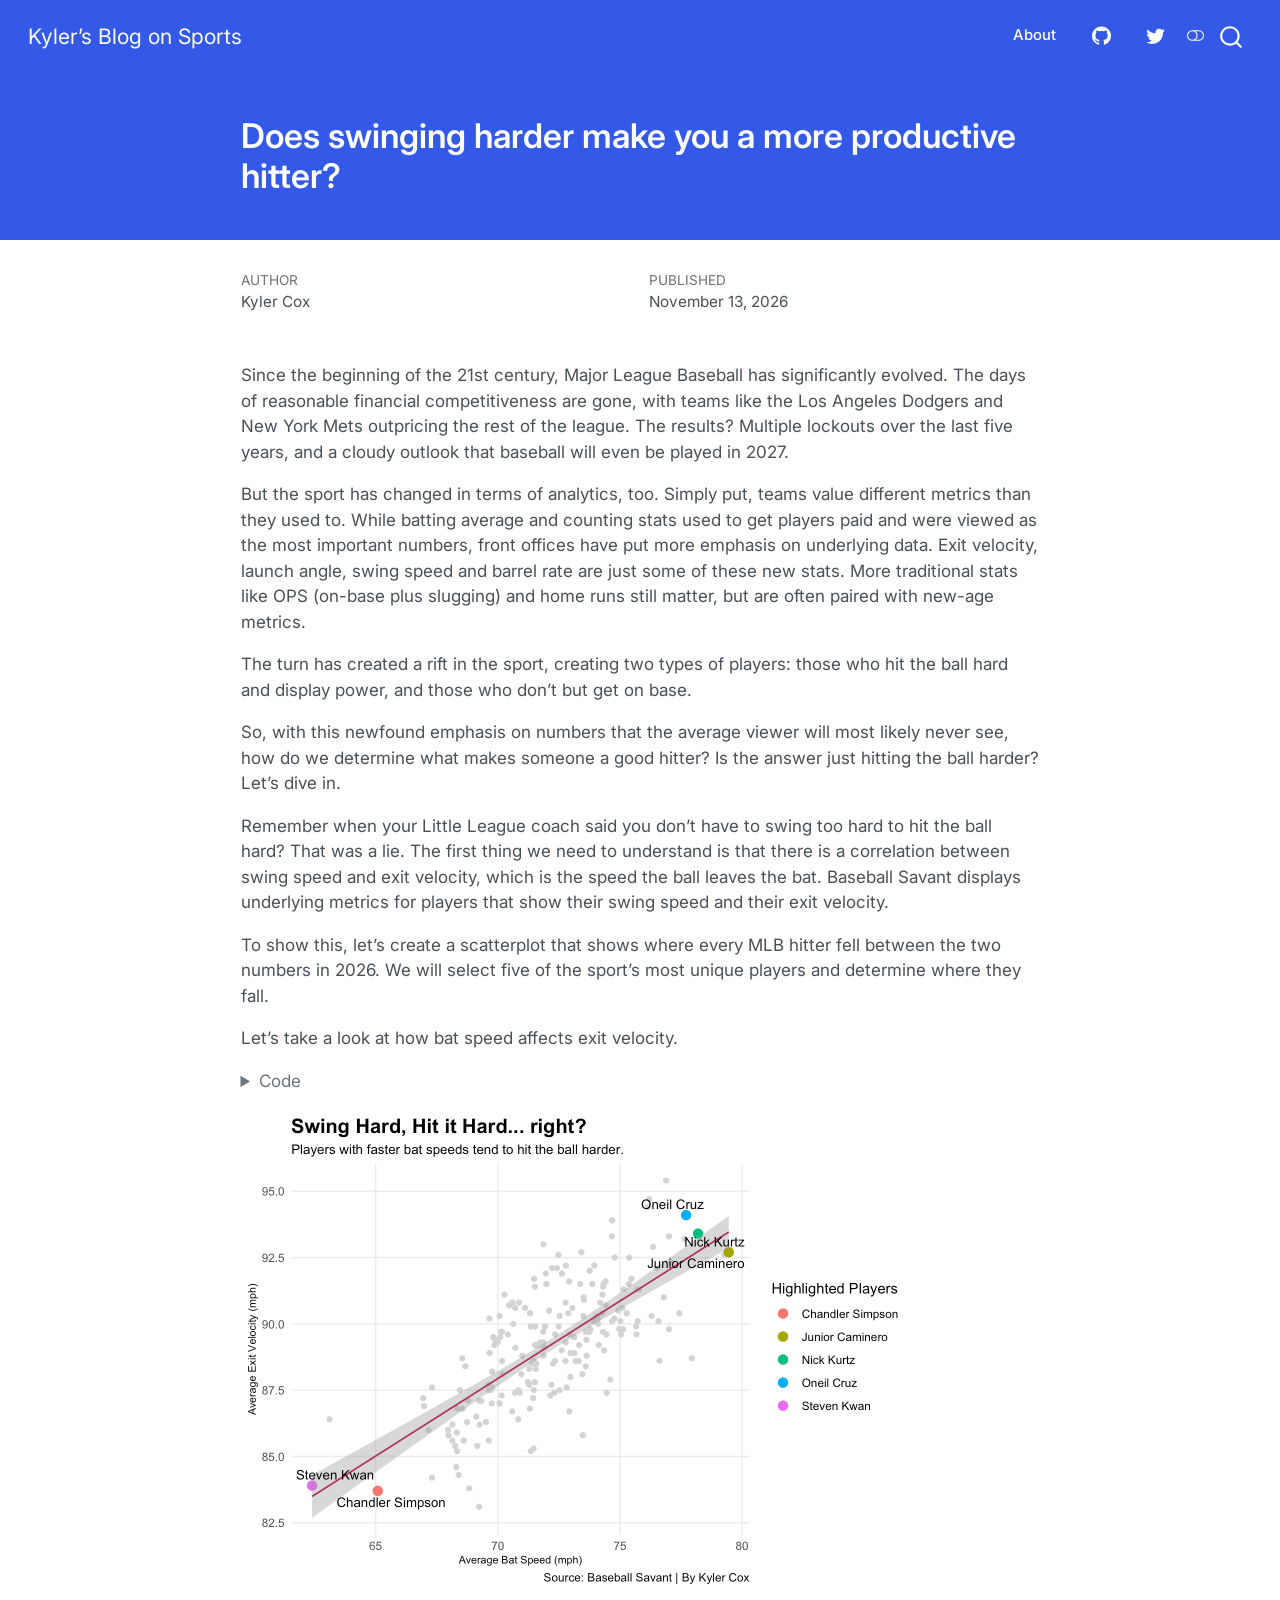
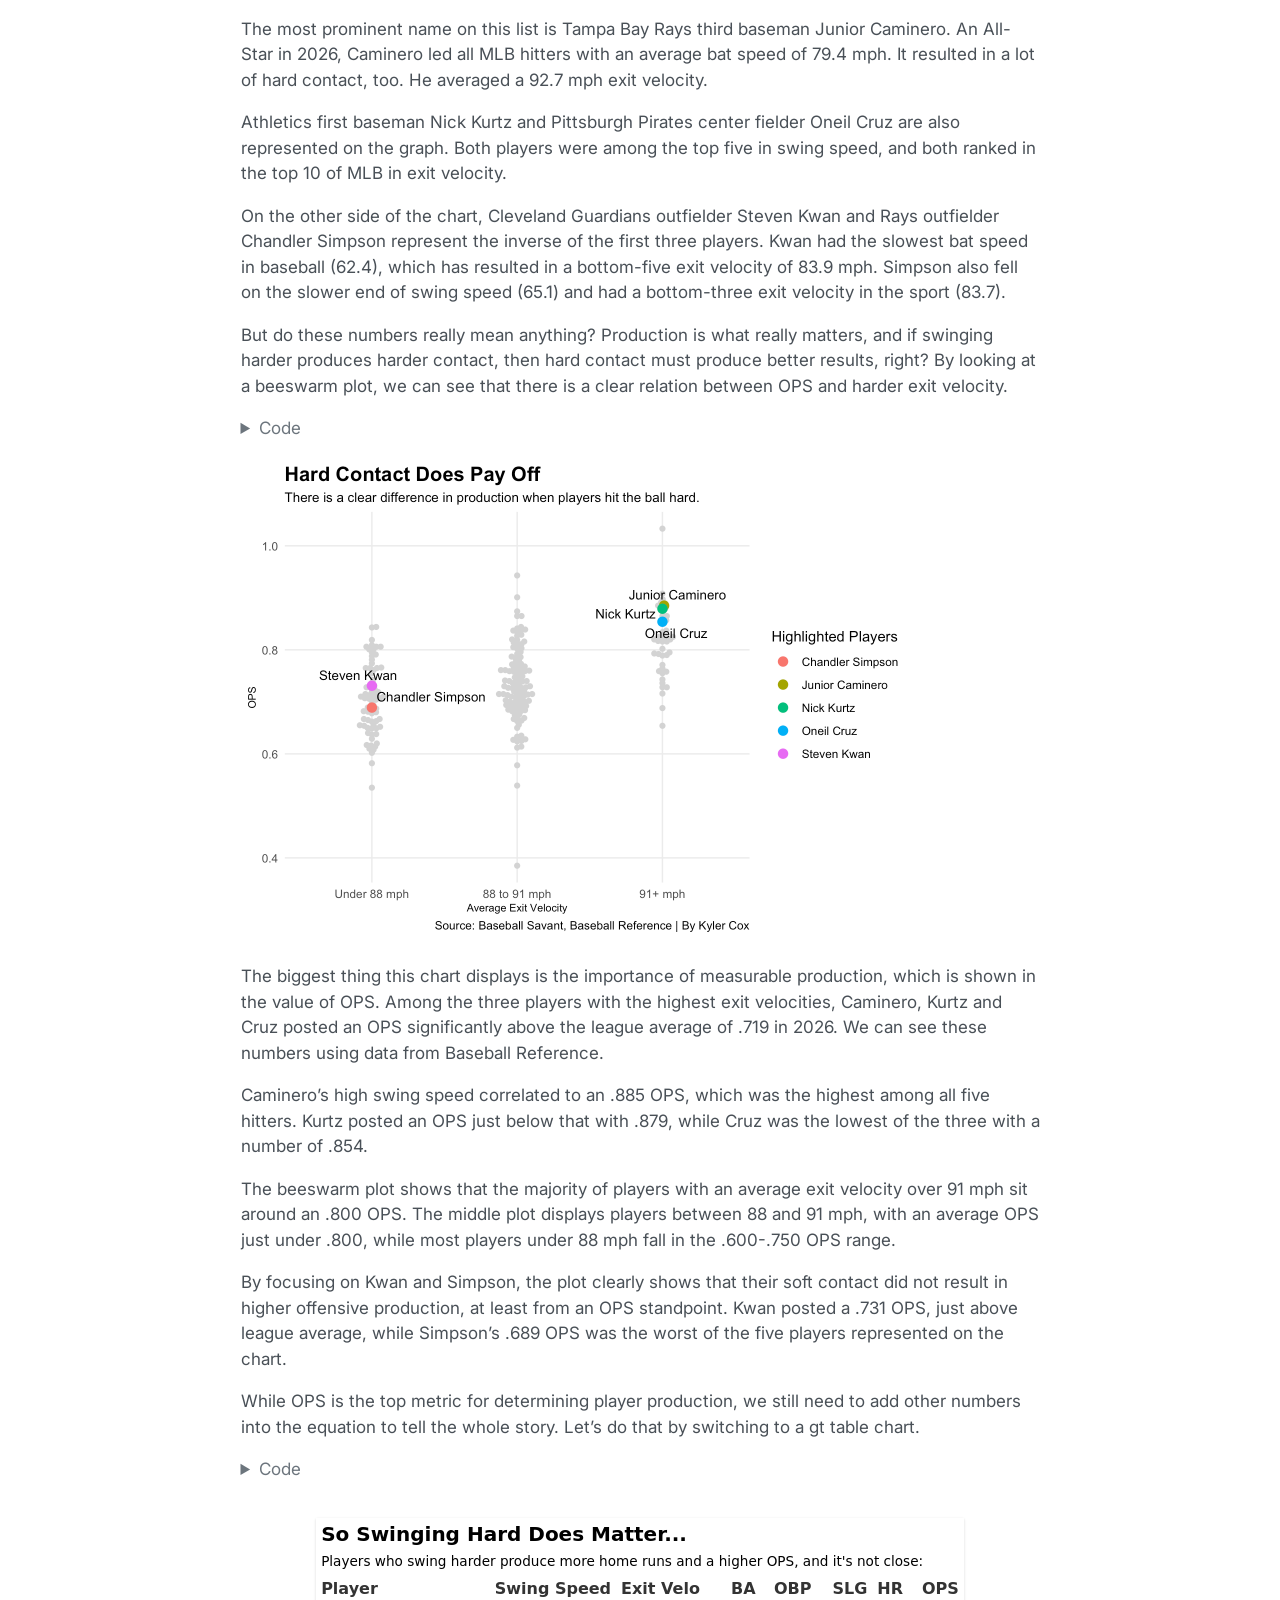
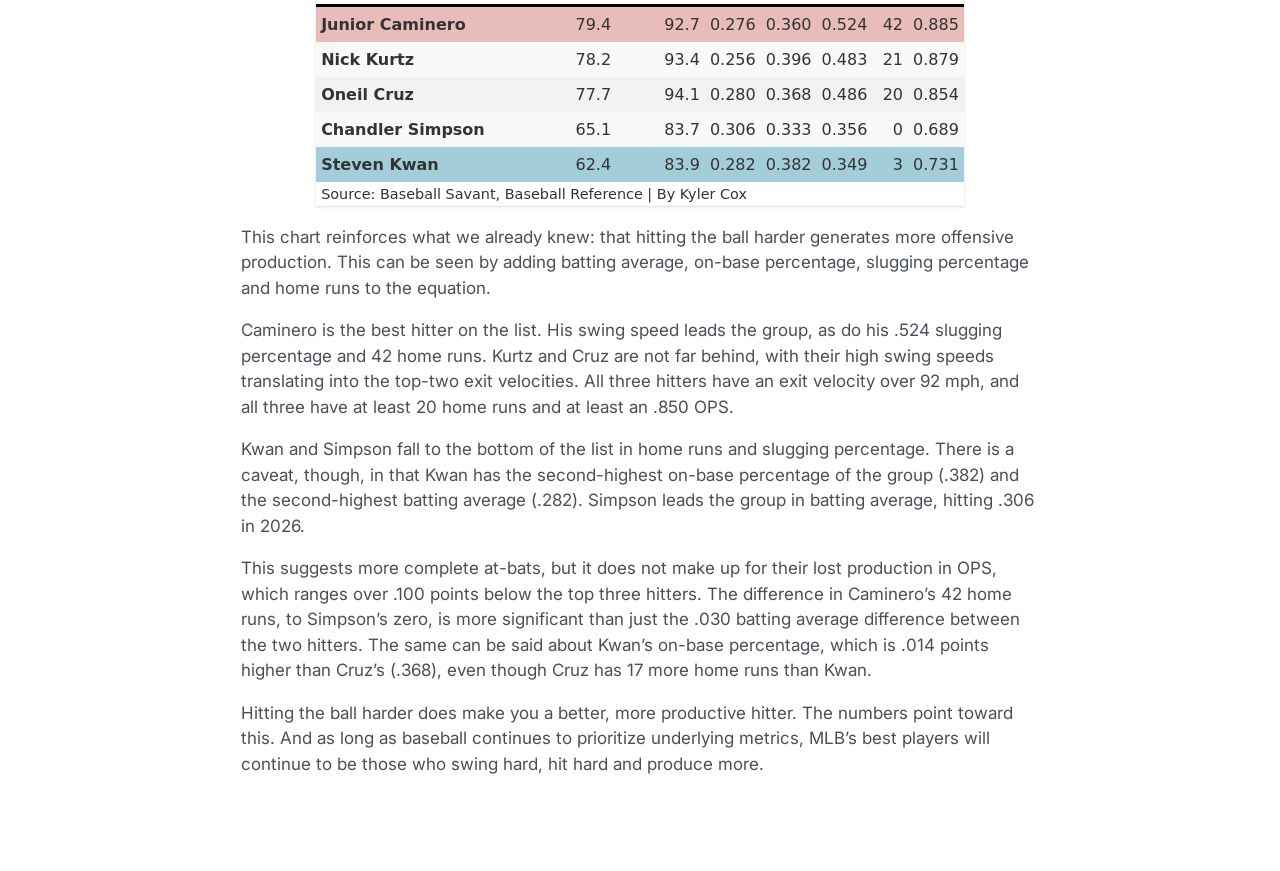
==== commit 72c169ea: "beeswarmnew" ====
--- a/posts/mlb-hitting-data-baseball/index.html
+++ b/posts/mlb-hitting-data-baseball/index.html
@@ -384,62 +384,63 @@
 <div class="code-copy-outer-scaffold"><div class="sourceCode cell-code" id="cb1"><pre class="sourceCode r code-with-copy"><code class="sourceCode r"><span id="cb1-1"><a href="#cb1-1" aria-hidden="true" tabindex="-1"></a><span class="fu">library</span>(tidyverse)</span>
 <span id="cb1-2"><a href="#cb1-2" aria-hidden="true" tabindex="-1"></a><span class="fu">library</span>(ggrepel)</span>
 <span id="cb1-3"><a href="#cb1-3" aria-hidden="true" tabindex="-1"></a><span class="fu">library</span>(gt)</span>
-<span id="cb1-4"><a href="#cb1-4" aria-hidden="true" tabindex="-1"></a></span>
-<span id="cb1-5"><a href="#cb1-5" aria-hidden="true" tabindex="-1"></a>standard <span class="ot">&lt;-</span> <span class="fu">read_csv</span>(<span class="st">"data/standard_stats.csv"</span>)</span>
-<span id="cb1-6"><a href="#cb1-6" aria-hidden="true" tabindex="-1"></a>savant <span class="ot">&lt;-</span> <span class="fu">read_csv</span>(<span class="st">"data/exit_velocity.csv"</span>)</span>
-<span id="cb1-7"><a href="#cb1-7" aria-hidden="true" tabindex="-1"></a>bat_tracking <span class="ot">&lt;-</span> <span class="fu">read_csv</span>(<span class="st">"data/bat_tracking.csv"</span>)</span>
-<span id="cb1-8"><a href="#cb1-8" aria-hidden="true" tabindex="-1"></a></span>
-<span id="cb1-9"><a href="#cb1-9" aria-hidden="true" tabindex="-1"></a>bat_tracking <span class="ot">&lt;-</span> bat_tracking <span class="sc">|&gt;</span></span>
-<span id="cb1-10"><a href="#cb1-10" aria-hidden="true" tabindex="-1"></a>  <span class="fu">select</span>(id, avg_bat_speed) <span class="sc">|&gt;</span></span>
-<span id="cb1-11"><a href="#cb1-11" aria-hidden="true" tabindex="-1"></a>  <span class="fu">rename</span>(<span class="at">player_id =</span> id)</span>
-<span id="cb1-12"><a href="#cb1-12" aria-hidden="true" tabindex="-1"></a>  </span>
-<span id="cb1-13"><a href="#cb1-13" aria-hidden="true" tabindex="-1"></a>savant <span class="ot">&lt;-</span> savant <span class="sc">|&gt;</span></span>
-<span id="cb1-14"><a href="#cb1-14" aria-hidden="true" tabindex="-1"></a>  <span class="fu">select</span>(player_id, <span class="st">`</span><span class="at">last_name, first_name</span><span class="st">`</span>, avg_hit_speed) <span class="sc">|&gt;</span></span>
-<span id="cb1-15"><a href="#cb1-15" aria-hidden="true" tabindex="-1"></a>  <span class="fu">separate</span>(<span class="st">`</span><span class="at">last_name, first_name</span><span class="st">`</span>,</span>
-<span id="cb1-16"><a href="#cb1-16" aria-hidden="true" tabindex="-1"></a>           <span class="at">into =</span> <span class="fu">c</span>(<span class="st">"Last"</span>, <span class="st">"First"</span>),</span>
-<span id="cb1-17"><a href="#cb1-17" aria-hidden="true" tabindex="-1"></a>           <span class="at">sep =</span> <span class="st">", "</span>) <span class="sc">|&gt;</span></span>
-<span id="cb1-18"><a href="#cb1-18" aria-hidden="true" tabindex="-1"></a>  <span class="fu">mutate</span>(<span class="at">Player =</span> <span class="fu">case_when</span>(</span>
-<span id="cb1-19"><a href="#cb1-19" aria-hidden="true" tabindex="-1"></a>    First <span class="sc">==</span> <span class="st">"Oneil"</span> <span class="sc">&amp;</span> Last <span class="sc">==</span> <span class="st">"Cruz"</span> <span class="sc">~</span> <span class="st">"Oneil Cruz"</span>,</span>
-<span id="cb1-20"><a href="#cb1-20" aria-hidden="true" tabindex="-1"></a>    First <span class="sc">==</span> <span class="st">"Nick"</span> <span class="sc">&amp;</span> Last <span class="sc">==</span> <span class="st">"Kurtz"</span> <span class="sc">~</span> <span class="st">"Nick Kurtz"</span>,</span>
-<span id="cb1-21"><a href="#cb1-21" aria-hidden="true" tabindex="-1"></a>    First <span class="sc">==</span> <span class="st">"Junior"</span> <span class="sc">&amp;</span> Last <span class="sc">==</span> <span class="st">"Caminero"</span> <span class="sc">~</span> <span class="st">"Junior Caminero"</span>,</span>
-<span id="cb1-22"><a href="#cb1-22" aria-hidden="true" tabindex="-1"></a>    First <span class="sc">==</span> <span class="st">"Steven"</span> <span class="sc">&amp;</span> Last <span class="sc">==</span> <span class="st">"Kwan"</span> <span class="sc">~</span> <span class="st">"Steven Kwan"</span>,</span>
-<span id="cb1-23"><a href="#cb1-23" aria-hidden="true" tabindex="-1"></a>    First <span class="sc">==</span> <span class="st">"Chandler"</span> <span class="sc">&amp;</span> Last <span class="sc">==</span> <span class="st">"Simpson"</span> <span class="sc">~</span> <span class="st">"Chandler Simpson"</span>,</span>
-<span id="cb1-24"><a href="#cb1-24" aria-hidden="true" tabindex="-1"></a>  ))</span>
-<span id="cb1-25"><a href="#cb1-25" aria-hidden="true" tabindex="-1"></a></span>
-<span id="cb1-26"><a href="#cb1-26" aria-hidden="true" tabindex="-1"></a>hitting <span class="ot">&lt;-</span> savant <span class="sc">|&gt;</span></span>
-<span id="cb1-27"><a href="#cb1-27" aria-hidden="true" tabindex="-1"></a> <span class="fu">inner_join</span>(bat_tracking)</span>
-<span id="cb1-28"><a href="#cb1-28" aria-hidden="true" tabindex="-1"></a></span>
-<span id="cb1-29"><a href="#cb1-29" aria-hidden="true" tabindex="-1"></a>highlighted_hitting <span class="ot">&lt;-</span> hitting <span class="sc">|&gt;</span></span>
-<span id="cb1-30"><a href="#cb1-30" aria-hidden="true" tabindex="-1"></a>  <span class="fu">filter</span>(<span class="fu">is.na</span>(Player) <span class="sc">==</span> <span class="cn">FALSE</span>)</span>
-<span id="cb1-31"><a href="#cb1-31" aria-hidden="true" tabindex="-1"></a></span>
-<span id="cb1-32"><a href="#cb1-32" aria-hidden="true" tabindex="-1"></a><span class="fu">ggplot</span>(hitting, <span class="fu">aes</span>(<span class="at">x =</span> avg_bat_speed, <span class="at">y =</span> avg_hit_speed)) <span class="sc">+</span></span>
-<span id="cb1-33"><a href="#cb1-33" aria-hidden="true" tabindex="-1"></a>  <span class="fu">geom_point</span>(<span class="at">color =</span> <span class="st">"lightgrey"</span>) <span class="sc">+</span></span>
-<span id="cb1-34"><a href="#cb1-34" aria-hidden="true" tabindex="-1"></a>  <span class="fu">geom_point</span>(</span>
-<span id="cb1-35"><a href="#cb1-35" aria-hidden="true" tabindex="-1"></a>    <span class="at">data =</span> highlighted_hitting,</span>
-<span id="cb1-36"><a href="#cb1-36" aria-hidden="true" tabindex="-1"></a>    <span class="fu">aes</span>(<span class="at">color =</span> Player),</span>
-<span id="cb1-37"><a href="#cb1-37" aria-hidden="true" tabindex="-1"></a>    <span class="at">size =</span> <span class="dv">3</span></span>
-<span id="cb1-38"><a href="#cb1-38" aria-hidden="true" tabindex="-1"></a>    ) <span class="sc">+</span></span>
-<span id="cb1-39"><a href="#cb1-39" aria-hidden="true" tabindex="-1"></a>  <span class="fu">geom_smooth</span>(<span class="at">method =</span> <span class="st">"lm"</span>, <span class="at">color =</span> <span class="st">"maroon"</span>, <span class="at">linewidth =</span> <span class="fl">0.6</span>) <span class="sc">+</span></span>
-<span id="cb1-40"><a href="#cb1-40" aria-hidden="true" tabindex="-1"></a>  <span class="fu">geom_text_repel</span>(</span>
-<span id="cb1-41"><a href="#cb1-41" aria-hidden="true" tabindex="-1"></a>    <span class="at">data =</span> highlighted_hitting,</span>
-<span id="cb1-42"><a href="#cb1-42" aria-hidden="true" tabindex="-1"></a>    <span class="fu">aes</span>(<span class="at">label =</span> Player),</span>
-<span id="cb1-43"><a href="#cb1-43" aria-hidden="true" tabindex="-1"></a>    <span class="at">size =</span> <span class="fl">3.5</span></span>
-<span id="cb1-44"><a href="#cb1-44" aria-hidden="true" tabindex="-1"></a>  ) <span class="sc">+</span></span>
-<span id="cb1-45"><a href="#cb1-45" aria-hidden="true" tabindex="-1"></a>  <span class="fu">labs</span>(</span>
-<span id="cb1-46"><a href="#cb1-46" aria-hidden="true" tabindex="-1"></a>    <span class="at">title =</span> <span class="st">"Swing Hard, Hit it Hard... right?"</span>,</span>
-<span id="cb1-47"><a href="#cb1-47" aria-hidden="true" tabindex="-1"></a>    <span class="at">subtitle =</span> <span class="st">"Players with faster bat speeds tend to hit the ball harder."</span>,</span>
-<span id="cb1-48"><a href="#cb1-48" aria-hidden="true" tabindex="-1"></a>    <span class="at">x =</span> <span class="st">"Average Bat Speed (mph)"</span>,</span>
-<span id="cb1-49"><a href="#cb1-49" aria-hidden="true" tabindex="-1"></a>    <span class="at">y =</span> <span class="st">"Average Exit Velocity (mph)"</span>,</span>
-<span id="cb1-50"><a href="#cb1-50" aria-hidden="true" tabindex="-1"></a>    <span class="at">color =</span> <span class="st">"Highlighted Players"</span>,</span>
-<span id="cb1-51"><a href="#cb1-51" aria-hidden="true" tabindex="-1"></a>    <span class="at">caption =</span> <span class="st">"Source: Baseball Savant | By Kyler Cox"</span></span>
-<span id="cb1-52"><a href="#cb1-52" aria-hidden="true" tabindex="-1"></a>  ) <span class="sc">+</span></span>
-<span id="cb1-53"><a href="#cb1-53" aria-hidden="true" tabindex="-1"></a>  <span class="fu">theme_minimal</span>() <span class="sc">+</span></span>
-<span id="cb1-54"><a href="#cb1-54" aria-hidden="true" tabindex="-1"></a>  <span class="fu">theme</span>(</span>
-<span id="cb1-55"><a href="#cb1-55" aria-hidden="true" tabindex="-1"></a>    <span class="at">plot.title =</span> <span class="fu">element_text</span>(<span class="at">size =</span> <span class="dv">15</span>, <span class="at">face =</span> <span class="st">"bold"</span>), </span>
-<span id="cb1-56"><a href="#cb1-56" aria-hidden="true" tabindex="-1"></a>    <span class="at">plot.subtitle =</span> <span class="fu">element_text</span>(<span class="at">size =</span> <span class="dv">10</span>),</span>
-<span id="cb1-57"><a href="#cb1-57" aria-hidden="true" tabindex="-1"></a>    <span class="at">axis.title =</span> <span class="fu">element_text</span>(<span class="at">size =</span> <span class="dv">8</span>),</span>
-<span id="cb1-58"><a href="#cb1-58" aria-hidden="true" tabindex="-1"></a>    <span class="at">panel.grid.minor =</span> <span class="fu">element_blank</span>()</span>
-<span id="cb1-59"><a href="#cb1-59" aria-hidden="true" tabindex="-1"></a>  )</span></code></pre></div><button title="Copy to Clipboard" class="code-copy-button"><i class="bi"></i></button></div>
+<span id="cb1-4"><a href="#cb1-4" aria-hidden="true" tabindex="-1"></a><span class="fu">library</span>(ggbeeswarm)</span>
+<span id="cb1-5"><a href="#cb1-5" aria-hidden="true" tabindex="-1"></a></span>
+<span id="cb1-6"><a href="#cb1-6" aria-hidden="true" tabindex="-1"></a>standard <span class="ot">&lt;-</span> <span class="fu">read_csv</span>(<span class="st">"data/standard_stats.csv"</span>)</span>
+<span id="cb1-7"><a href="#cb1-7" aria-hidden="true" tabindex="-1"></a>savant <span class="ot">&lt;-</span> <span class="fu">read_csv</span>(<span class="st">"data/exit_velocity.csv"</span>)</span>
+<span id="cb1-8"><a href="#cb1-8" aria-hidden="true" tabindex="-1"></a>bat_tracking <span class="ot">&lt;-</span> <span class="fu">read_csv</span>(<span class="st">"data/bat_tracking.csv"</span>)</span>
+<span id="cb1-9"><a href="#cb1-9" aria-hidden="true" tabindex="-1"></a></span>
+<span id="cb1-10"><a href="#cb1-10" aria-hidden="true" tabindex="-1"></a>bat_tracking <span class="ot">&lt;-</span> bat_tracking <span class="sc">|&gt;</span></span>
+<span id="cb1-11"><a href="#cb1-11" aria-hidden="true" tabindex="-1"></a>  <span class="fu">select</span>(id, avg_bat_speed) <span class="sc">|&gt;</span></span>
+<span id="cb1-12"><a href="#cb1-12" aria-hidden="true" tabindex="-1"></a>  <span class="fu">rename</span>(<span class="at">player_id =</span> id)</span>
+<span id="cb1-13"><a href="#cb1-13" aria-hidden="true" tabindex="-1"></a>  </span>
+<span id="cb1-14"><a href="#cb1-14" aria-hidden="true" tabindex="-1"></a>savant <span class="ot">&lt;-</span> savant <span class="sc">|&gt;</span></span>
+<span id="cb1-15"><a href="#cb1-15" aria-hidden="true" tabindex="-1"></a>  <span class="fu">select</span>(player_id, <span class="st">`</span><span class="at">last_name, first_name</span><span class="st">`</span>, avg_hit_speed) <span class="sc">|&gt;</span></span>
+<span id="cb1-16"><a href="#cb1-16" aria-hidden="true" tabindex="-1"></a>  <span class="fu">separate</span>(<span class="st">`</span><span class="at">last_name, first_name</span><span class="st">`</span>,</span>
+<span id="cb1-17"><a href="#cb1-17" aria-hidden="true" tabindex="-1"></a>           <span class="at">into =</span> <span class="fu">c</span>(<span class="st">"Last"</span>, <span class="st">"First"</span>),</span>
+<span id="cb1-18"><a href="#cb1-18" aria-hidden="true" tabindex="-1"></a>           <span class="at">sep =</span> <span class="st">", "</span>) <span class="sc">|&gt;</span></span>
+<span id="cb1-19"><a href="#cb1-19" aria-hidden="true" tabindex="-1"></a>  <span class="fu">mutate</span>(<span class="at">Player =</span> <span class="fu">case_when</span>(</span>
+<span id="cb1-20"><a href="#cb1-20" aria-hidden="true" tabindex="-1"></a>    First <span class="sc">==</span> <span class="st">"Oneil"</span> <span class="sc">&amp;</span> Last <span class="sc">==</span> <span class="st">"Cruz"</span> <span class="sc">~</span> <span class="st">"Oneil Cruz"</span>,</span>
+<span id="cb1-21"><a href="#cb1-21" aria-hidden="true" tabindex="-1"></a>    First <span class="sc">==</span> <span class="st">"Nick"</span> <span class="sc">&amp;</span> Last <span class="sc">==</span> <span class="st">"Kurtz"</span> <span class="sc">~</span> <span class="st">"Nick Kurtz"</span>,</span>
+<span id="cb1-22"><a href="#cb1-22" aria-hidden="true" tabindex="-1"></a>    First <span class="sc">==</span> <span class="st">"Junior"</span> <span class="sc">&amp;</span> Last <span class="sc">==</span> <span class="st">"Caminero"</span> <span class="sc">~</span> <span class="st">"Junior Caminero"</span>,</span>
+<span id="cb1-23"><a href="#cb1-23" aria-hidden="true" tabindex="-1"></a>    First <span class="sc">==</span> <span class="st">"Steven"</span> <span class="sc">&amp;</span> Last <span class="sc">==</span> <span class="st">"Kwan"</span> <span class="sc">~</span> <span class="st">"Steven Kwan"</span>,</span>
+<span id="cb1-24"><a href="#cb1-24" aria-hidden="true" tabindex="-1"></a>    First <span class="sc">==</span> <span class="st">"Chandler"</span> <span class="sc">&amp;</span> Last <span class="sc">==</span> <span class="st">"Simpson"</span> <span class="sc">~</span> <span class="st">"Chandler Simpson"</span>,</span>
+<span id="cb1-25"><a href="#cb1-25" aria-hidden="true" tabindex="-1"></a>  ))</span>
+<span id="cb1-26"><a href="#cb1-26" aria-hidden="true" tabindex="-1"></a></span>
+<span id="cb1-27"><a href="#cb1-27" aria-hidden="true" tabindex="-1"></a>hitting <span class="ot">&lt;-</span> savant <span class="sc">|&gt;</span></span>
+<span id="cb1-28"><a href="#cb1-28" aria-hidden="true" tabindex="-1"></a> <span class="fu">inner_join</span>(bat_tracking)</span>
+<span id="cb1-29"><a href="#cb1-29" aria-hidden="true" tabindex="-1"></a></span>
+<span id="cb1-30"><a href="#cb1-30" aria-hidden="true" tabindex="-1"></a>highlighted_hitting <span class="ot">&lt;-</span> hitting <span class="sc">|&gt;</span></span>
+<span id="cb1-31"><a href="#cb1-31" aria-hidden="true" tabindex="-1"></a>  <span class="fu">filter</span>(<span class="fu">is.na</span>(Player) <span class="sc">==</span> <span class="cn">FALSE</span>)</span>
+<span id="cb1-32"><a href="#cb1-32" aria-hidden="true" tabindex="-1"></a></span>
+<span id="cb1-33"><a href="#cb1-33" aria-hidden="true" tabindex="-1"></a><span class="fu">ggplot</span>(hitting, <span class="fu">aes</span>(<span class="at">x =</span> avg_bat_speed, <span class="at">y =</span> avg_hit_speed)) <span class="sc">+</span></span>
+<span id="cb1-34"><a href="#cb1-34" aria-hidden="true" tabindex="-1"></a>  <span class="fu">geom_point</span>(<span class="at">color =</span> <span class="st">"lightgrey"</span>) <span class="sc">+</span></span>
+<span id="cb1-35"><a href="#cb1-35" aria-hidden="true" tabindex="-1"></a>  <span class="fu">geom_point</span>(</span>
+<span id="cb1-36"><a href="#cb1-36" aria-hidden="true" tabindex="-1"></a>    <span class="at">data =</span> highlighted_hitting,</span>
+<span id="cb1-37"><a href="#cb1-37" aria-hidden="true" tabindex="-1"></a>    <span class="fu">aes</span>(<span class="at">color =</span> Player),</span>
+<span id="cb1-38"><a href="#cb1-38" aria-hidden="true" tabindex="-1"></a>    <span class="at">size =</span> <span class="dv">3</span></span>
+<span id="cb1-39"><a href="#cb1-39" aria-hidden="true" tabindex="-1"></a>    ) <span class="sc">+</span></span>
+<span id="cb1-40"><a href="#cb1-40" aria-hidden="true" tabindex="-1"></a>  <span class="fu">geom_smooth</span>(<span class="at">method =</span> <span class="st">"lm"</span>, <span class="at">color =</span> <span class="st">"maroon"</span>, <span class="at">linewidth =</span> <span class="fl">0.6</span>) <span class="sc">+</span></span>
+<span id="cb1-41"><a href="#cb1-41" aria-hidden="true" tabindex="-1"></a>  <span class="fu">geom_text_repel</span>(</span>
+<span id="cb1-42"><a href="#cb1-42" aria-hidden="true" tabindex="-1"></a>    <span class="at">data =</span> highlighted_hitting,</span>
+<span id="cb1-43"><a href="#cb1-43" aria-hidden="true" tabindex="-1"></a>    <span class="fu">aes</span>(<span class="at">label =</span> Player),</span>
+<span id="cb1-44"><a href="#cb1-44" aria-hidden="true" tabindex="-1"></a>    <span class="at">size =</span> <span class="fl">3.5</span></span>
+<span id="cb1-45"><a href="#cb1-45" aria-hidden="true" tabindex="-1"></a>  ) <span class="sc">+</span></span>
+<span id="cb1-46"><a href="#cb1-46" aria-hidden="true" tabindex="-1"></a>  <span class="fu">labs</span>(</span>
+<span id="cb1-47"><a href="#cb1-47" aria-hidden="true" tabindex="-1"></a>    <span class="at">title =</span> <span class="st">"Swing Hard, Hit it Hard... right?"</span>,</span>
+<span id="cb1-48"><a href="#cb1-48" aria-hidden="true" tabindex="-1"></a>    <span class="at">subtitle =</span> <span class="st">"Players with faster bat speeds tend to hit the ball harder."</span>,</span>
+<span id="cb1-49"><a href="#cb1-49" aria-hidden="true" tabindex="-1"></a>    <span class="at">x =</span> <span class="st">"Average Bat Speed (mph)"</span>,</span>
+<span id="cb1-50"><a href="#cb1-50" aria-hidden="true" tabindex="-1"></a>    <span class="at">y =</span> <span class="st">"Average Exit Velocity (mph)"</span>,</span>
+<span id="cb1-51"><a href="#cb1-51" aria-hidden="true" tabindex="-1"></a>    <span class="at">color =</span> <span class="st">"Highlighted Players"</span>,</span>
+<span id="cb1-52"><a href="#cb1-52" aria-hidden="true" tabindex="-1"></a>    <span class="at">caption =</span> <span class="st">"Source: Baseball Savant | By Kyler Cox"</span></span>
+<span id="cb1-53"><a href="#cb1-53" aria-hidden="true" tabindex="-1"></a>  ) <span class="sc">+</span></span>
+<span id="cb1-54"><a href="#cb1-54" aria-hidden="true" tabindex="-1"></a>  <span class="fu">theme_minimal</span>() <span class="sc">+</span></span>
+<span id="cb1-55"><a href="#cb1-55" aria-hidden="true" tabindex="-1"></a>  <span class="fu">theme</span>(</span>
+<span id="cb1-56"><a href="#cb1-56" aria-hidden="true" tabindex="-1"></a>    <span class="at">plot.title =</span> <span class="fu">element_text</span>(<span class="at">size =</span> <span class="dv">15</span>, <span class="at">face =</span> <span class="st">"bold"</span>), </span>
+<span id="cb1-57"><a href="#cb1-57" aria-hidden="true" tabindex="-1"></a>    <span class="at">plot.subtitle =</span> <span class="fu">element_text</span>(<span class="at">size =</span> <span class="dv">10</span>),</span>
+<span id="cb1-58"><a href="#cb1-58" aria-hidden="true" tabindex="-1"></a>    <span class="at">axis.title =</span> <span class="fu">element_text</span>(<span class="at">size =</span> <span class="dv">8</span>),</span>
+<span id="cb1-59"><a href="#cb1-59" aria-hidden="true" tabindex="-1"></a>    <span class="at">panel.grid.minor =</span> <span class="fu">element_blank</span>()</span>
+<span id="cb1-60"><a href="#cb1-60" aria-hidden="true" tabindex="-1"></a>  )</span></code></pre></div><button title="Copy to Clipboard" class="code-copy-button"><i class="bi"></i></button></div>
 </details>
 <div class="cell-output-display">
 <div>
@@ -452,7 +453,7 @@
 <p>The most prominent name on this list is Tampa Bay Rays third baseman Junior Caminero. An All-Star in 2026, Caminero led all MLB hitters with an average bat speed of 79.4 mph. It resulted in a lot of hard contact, too. He averaged a 92.7 mph exit velocity.</p>
 <p>Athletics first baseman Nick Kurtz and Pittsburgh Pirates center fielder Oneil Cruz are also represented on the graph. Both players were among the top five in swing speed, and both ranked in the top 10 of MLB in exit velocity.</p>
 <p>On the other side of the chart, Cleveland Guardians outfielder Steven Kwan and Rays outfielder Chandler Simpson represent the inverse of the first three players. Kwan had the slowest bat speed in baseball (62.4), which has resulted in a bottom-five exit velocity of 83.9 mph. Simpson also fell on the slower end of swing speed (65.1) and had a bottom-three exit velocity in the sport (83.7).</p>
-<p>But do these numbers really mean anything? Production is what really matters, and if swinging harder produces harder contact, then hard contact must produce better results, right?</p>
+<p>But do these numbers really mean anything? Production is what really matters, and if swinging harder produces harder contact, then hard contact must produce better results, right? By looking at a beeswarm plot, we can see that there is a clear relation between OPS and harder exit velocity.</p>
 <div class="cell">
 <details class="code-fold">
 <summary>Code</summary>
@@ -464,37 +465,47 @@
 <span id="cb2-6"><a href="#cb2-6" aria-hidden="true" tabindex="-1"></a>exit_velo_stats <span class="ot">&lt;-</span> savant <span class="sc">|&gt;</span></span>
 <span id="cb2-7"><a href="#cb2-7" aria-hidden="true" tabindex="-1"></a>  <span class="fu">inner_join</span>(standard)</span>
 <span id="cb2-8"><a href="#cb2-8" aria-hidden="true" tabindex="-1"></a></span>
-<span id="cb2-9"><a href="#cb2-9" aria-hidden="true" tabindex="-1"></a>highlighted_exit_velo <span class="ot">&lt;-</span> exit_velo_stats <span class="sc">|&gt;</span>  </span>
-<span id="cb2-10"><a href="#cb2-10" aria-hidden="true" tabindex="-1"></a>  <span class="fu">filter</span>(<span class="fu">is.na</span>(Player) <span class="sc">==</span> <span class="cn">FALSE</span>)</span>
-<span id="cb2-11"><a href="#cb2-11" aria-hidden="true" tabindex="-1"></a></span>
-<span id="cb2-12"><a href="#cb2-12" aria-hidden="true" tabindex="-1"></a><span class="fu">ggplot</span>(exit_velo_stats, <span class="fu">aes</span>(<span class="at">x =</span> avg_hit_speed, <span class="at">y =</span> OPS)) <span class="sc">+</span></span>
-<span id="cb2-13"><a href="#cb2-13" aria-hidden="true" tabindex="-1"></a>  <span class="fu">geom_point</span>(<span class="at">color =</span> <span class="st">"lightgrey"</span>) <span class="sc">+</span></span>
-<span id="cb2-14"><a href="#cb2-14" aria-hidden="true" tabindex="-1"></a>  <span class="fu">geom_point</span>(</span>
-<span id="cb2-15"><a href="#cb2-15" aria-hidden="true" tabindex="-1"></a>    <span class="at">data =</span> highlighted_exit_velo,</span>
-<span id="cb2-16"><a href="#cb2-16" aria-hidden="true" tabindex="-1"></a>    <span class="fu">aes</span>(<span class="at">color =</span> Player),</span>
-<span id="cb2-17"><a href="#cb2-17" aria-hidden="true" tabindex="-1"></a>    <span class="at">size =</span> <span class="dv">3</span></span>
-<span id="cb2-18"><a href="#cb2-18" aria-hidden="true" tabindex="-1"></a>  ) <span class="sc">+</span></span>
-<span id="cb2-19"><a href="#cb2-19" aria-hidden="true" tabindex="-1"></a>  <span class="fu">geom_smooth</span>(<span class="at">method =</span> <span class="st">"lm"</span>, <span class="at">color =</span> <span class="st">"maroon"</span>, <span class="at">linewidth =</span> <span class="fl">0.6</span>) <span class="sc">+</span></span>
-<span id="cb2-20"><a href="#cb2-20" aria-hidden="true" tabindex="-1"></a>  <span class="fu">geom_text_repel</span>(</span>
-<span id="cb2-21"><a href="#cb2-21" aria-hidden="true" tabindex="-1"></a>    <span class="at">data =</span> highlighted_exit_velo,</span>
-<span id="cb2-22"><a href="#cb2-22" aria-hidden="true" tabindex="-1"></a>    <span class="fu">aes</span>(<span class="at">label =</span> Player),</span>
-<span id="cb2-23"><a href="#cb2-23" aria-hidden="true" tabindex="-1"></a>    <span class="at">size =</span> <span class="fl">3.5</span></span>
+<span id="cb2-9"><a href="#cb2-9" aria-hidden="true" tabindex="-1"></a>exit_velo_groups <span class="ot">&lt;-</span> exit_velo_stats <span class="sc">|&gt;</span></span>
+<span id="cb2-10"><a href="#cb2-10" aria-hidden="true" tabindex="-1"></a>  <span class="fu">mutate</span>(<span class="at">velo_group =</span> <span class="fu">case_when</span>(</span>
+<span id="cb2-11"><a href="#cb2-11" aria-hidden="true" tabindex="-1"></a>    avg_hit_speed <span class="sc">&gt;=</span> <span class="dv">91</span> <span class="sc">~</span> <span class="st">"91+ mph"</span>,</span>
+<span id="cb2-12"><a href="#cb2-12" aria-hidden="true" tabindex="-1"></a>    avg_hit_speed <span class="sc">&gt;=</span> <span class="dv">88</span> <span class="sc">~</span> <span class="st">"88 to 91 mph"</span>,</span>
+<span id="cb2-13"><a href="#cb2-13" aria-hidden="true" tabindex="-1"></a>    avg_hit_speed <span class="sc">&lt;</span> <span class="dv">88</span> <span class="sc">~</span> <span class="st">"Under 88 mph"</span></span>
+<span id="cb2-14"><a href="#cb2-14" aria-hidden="true" tabindex="-1"></a>  ))</span>
+<span id="cb2-15"><a href="#cb2-15" aria-hidden="true" tabindex="-1"></a></span>
+<span id="cb2-16"><a href="#cb2-16" aria-hidden="true" tabindex="-1"></a>highlighted_exit_velo <span class="ot">&lt;-</span> exit_velo_groups <span class="sc">|&gt;</span></span>
+<span id="cb2-17"><a href="#cb2-17" aria-hidden="true" tabindex="-1"></a>  <span class="fu">filter</span>(<span class="fu">is.na</span>(Player) <span class="sc">==</span> <span class="cn">FALSE</span>)</span>
+<span id="cb2-18"><a href="#cb2-18" aria-hidden="true" tabindex="-1"></a></span>
+<span id="cb2-19"><a href="#cb2-19" aria-hidden="true" tabindex="-1"></a><span class="fu">ggplot</span>() <span class="sc">+</span></span>
+<span id="cb2-20"><a href="#cb2-20" aria-hidden="true" tabindex="-1"></a>  <span class="fu">geom_beeswarm</span>(</span>
+<span id="cb2-21"><a href="#cb2-21" aria-hidden="true" tabindex="-1"></a>    <span class="at">data =</span> exit_velo_groups,</span>
+<span id="cb2-22"><a href="#cb2-22" aria-hidden="true" tabindex="-1"></a>    <span class="fu">aes</span>(<span class="at">x =</span> <span class="fu">reorder</span>(velo_group, avg_hit_speed), <span class="at">y =</span> OPS),</span>
+<span id="cb2-23"><a href="#cb2-23" aria-hidden="true" tabindex="-1"></a>    <span class="at">color =</span> <span class="st">"lightgrey"</span></span>
 <span id="cb2-24"><a href="#cb2-24" aria-hidden="true" tabindex="-1"></a>  ) <span class="sc">+</span></span>
-<span id="cb2-25"><a href="#cb2-25" aria-hidden="true" tabindex="-1"></a>  <span class="fu">labs</span>(</span>
-<span id="cb2-26"><a href="#cb2-26" aria-hidden="true" tabindex="-1"></a>    <span class="at">title =</span> <span class="st">"Hard Contact Pays Off"</span>,</span>
-<span id="cb2-27"><a href="#cb2-27" aria-hidden="true" tabindex="-1"></a>    <span class="at">subtitle =</span> <span class="st">"Hitters who hit the ball harder tend to post a higher OPS."</span>,</span>
-<span id="cb2-28"><a href="#cb2-28" aria-hidden="true" tabindex="-1"></a>    <span class="at">x =</span> <span class="st">"Average Exit Velocity (mph)"</span>,</span>
-<span id="cb2-29"><a href="#cb2-29" aria-hidden="true" tabindex="-1"></a>    <span class="at">y =</span> <span class="st">"OPS"</span>,</span>
-<span id="cb2-30"><a href="#cb2-30" aria-hidden="true" tabindex="-1"></a>    <span class="at">color =</span> <span class="st">"Highlighted Players"</span>,</span>
-<span id="cb2-31"><a href="#cb2-31" aria-hidden="true" tabindex="-1"></a>    <span class="at">caption =</span> <span class="st">"Source: Baseball Savant, Baseball Reference | By Kyler Cox"</span></span>
-<span id="cb2-32"><a href="#cb2-32" aria-hidden="true" tabindex="-1"></a>  ) <span class="sc">+</span></span>
-<span id="cb2-33"><a href="#cb2-33" aria-hidden="true" tabindex="-1"></a>  <span class="fu">theme_minimal</span>() <span class="sc">+</span></span>
-<span id="cb2-34"><a href="#cb2-34" aria-hidden="true" tabindex="-1"></a>  <span class="fu">theme</span>(</span>
-<span id="cb2-35"><a href="#cb2-35" aria-hidden="true" tabindex="-1"></a>    <span class="at">plot.title =</span> <span class="fu">element_text</span>(<span class="at">size =</span> <span class="dv">15</span>, <span class="at">face =</span> <span class="st">"bold"</span>),</span>
-<span id="cb2-36"><a href="#cb2-36" aria-hidden="true" tabindex="-1"></a>    <span class="at">plot.subtitle =</span> <span class="fu">element_text</span>(<span class="at">size =</span> <span class="dv">10</span>),</span>
-<span id="cb2-37"><a href="#cb2-37" aria-hidden="true" tabindex="-1"></a>    <span class="at">axis.title =</span> <span class="fu">element_text</span>(<span class="at">size =</span> <span class="dv">8</span>),</span>
-<span id="cb2-38"><a href="#cb2-38" aria-hidden="true" tabindex="-1"></a>    <span class="at">panel.grid.minor =</span> <span class="fu">element_blank</span>()</span>
-<span id="cb2-39"><a href="#cb2-39" aria-hidden="true" tabindex="-1"></a>  )</span></code></pre></div><button title="Copy to Clipboard" class="code-copy-button"><i class="bi"></i></button></div>
+<span id="cb2-25"><a href="#cb2-25" aria-hidden="true" tabindex="-1"></a>  <span class="fu">geom_beeswarm</span>(</span>
+<span id="cb2-26"><a href="#cb2-26" aria-hidden="true" tabindex="-1"></a>    <span class="at">data =</span> highlighted_exit_velo,</span>
+<span id="cb2-27"><a href="#cb2-27" aria-hidden="true" tabindex="-1"></a>    <span class="fu">aes</span>(<span class="at">x =</span> <span class="fu">reorder</span>(velo_group, avg_hit_speed), <span class="at">y =</span> OPS, <span class="at">color =</span> Player),</span>
+<span id="cb2-28"><a href="#cb2-28" aria-hidden="true" tabindex="-1"></a>    <span class="at">size =</span> <span class="dv">3</span></span>
+<span id="cb2-29"><a href="#cb2-29" aria-hidden="true" tabindex="-1"></a>  ) <span class="sc">+</span></span>
+<span id="cb2-30"><a href="#cb2-30" aria-hidden="true" tabindex="-1"></a>  <span class="fu">geom_text_repel</span>(</span>
+<span id="cb2-31"><a href="#cb2-31" aria-hidden="true" tabindex="-1"></a>    <span class="at">data =</span> highlighted_exit_velo,</span>
+<span id="cb2-32"><a href="#cb2-32" aria-hidden="true" tabindex="-1"></a>    <span class="fu">aes</span>(<span class="at">x =</span> <span class="fu">reorder</span>(velo_group, avg_hit_speed), <span class="at">y =</span> OPS, <span class="at">label =</span> Player),</span>
+<span id="cb2-33"><a href="#cb2-33" aria-hidden="true" tabindex="-1"></a>    <span class="at">size =</span> <span class="fl">3.5</span></span>
+<span id="cb2-34"><a href="#cb2-34" aria-hidden="true" tabindex="-1"></a>  ) <span class="sc">+</span></span>
+<span id="cb2-35"><a href="#cb2-35" aria-hidden="true" tabindex="-1"></a>  <span class="fu">labs</span>(</span>
+<span id="cb2-36"><a href="#cb2-36" aria-hidden="true" tabindex="-1"></a>    <span class="at">title =</span> <span class="st">"Hard Contact Does Pay Off"</span>,</span>
+<span id="cb2-37"><a href="#cb2-37" aria-hidden="true" tabindex="-1"></a>    <span class="at">subtitle =</span> <span class="st">"There is a clear difference in production when players hit the ball hard."</span>,</span>
+<span id="cb2-38"><a href="#cb2-38" aria-hidden="true" tabindex="-1"></a>    <span class="at">x =</span> <span class="st">"Average Exit Velocity"</span>,</span>
+<span id="cb2-39"><a href="#cb2-39" aria-hidden="true" tabindex="-1"></a>    <span class="at">y =</span> <span class="st">"OPS"</span>,</span>
+<span id="cb2-40"><a href="#cb2-40" aria-hidden="true" tabindex="-1"></a>    <span class="at">color =</span> <span class="st">"Highlighted Players"</span>,</span>
+<span id="cb2-41"><a href="#cb2-41" aria-hidden="true" tabindex="-1"></a>    <span class="at">caption =</span> <span class="st">"Source: Baseball Savant, Baseball Reference | By Kyler Cox"</span></span>
+<span id="cb2-42"><a href="#cb2-42" aria-hidden="true" tabindex="-1"></a>  ) <span class="sc">+</span></span>
+<span id="cb2-43"><a href="#cb2-43" aria-hidden="true" tabindex="-1"></a>  <span class="fu">theme_minimal</span>() <span class="sc">+</span></span>
+<span id="cb2-44"><a href="#cb2-44" aria-hidden="true" tabindex="-1"></a>  <span class="fu">theme</span>(</span>
+<span id="cb2-45"><a href="#cb2-45" aria-hidden="true" tabindex="-1"></a>    <span class="at">plot.title =</span> <span class="fu">element_text</span>(<span class="at">size =</span> <span class="dv">15</span>, <span class="at">face =</span> <span class="st">"bold"</span>),</span>
+<span id="cb2-46"><a href="#cb2-46" aria-hidden="true" tabindex="-1"></a>    <span class="at">plot.subtitle =</span> <span class="fu">element_text</span>(<span class="at">size =</span> <span class="dv">10</span>),</span>
+<span id="cb2-47"><a href="#cb2-47" aria-hidden="true" tabindex="-1"></a>    <span class="at">axis.title =</span> <span class="fu">element_text</span>(<span class="at">size =</span> <span class="dv">8</span>),</span>
+<span id="cb2-48"><a href="#cb2-48" aria-hidden="true" tabindex="-1"></a>    <span class="at">panel.grid.minor =</span> <span class="fu">element_blank</span>()</span>
+<span id="cb2-49"><a href="#cb2-49" aria-hidden="true" tabindex="-1"></a>  )</span></code></pre></div><button title="Copy to Clipboard" class="code-copy-button"><i class="bi"></i></button></div>
 </details>
 <div class="cell-output-display">
 <div>
@@ -506,8 +517,9 @@
 </div>
 <p>The biggest thing this chart displays is the importance of measurable production, which is shown in the value of OPS. Among the three players with the highest exit velocities, Caminero, Kurtz and Cruz posted an OPS significantly above the league average of .719 in 2026. We can see these numbers using data from Baseball Reference.</p>
 <p>Caminero’s high swing speed correlated to an .885 OPS, which was the highest among all five hitters. Kurtz posted an OPS just below that with .879, while Cruz was the lowest of the three with a number of .854.</p>
-<p>By looking at the chart, it’s clear that Kwan and Simpson’s soft contact did not result in higher offensive production, at least from an OPS standpoint. Kwan posted a .731 OPS, just above league average, while Simpson’s .689 OPS was the worst of the five players represented on the chart.</p>
-<p>While OPS is the new-era metric for determining player production, we still need to add other numbers into the equation to tell the whole story. Let’s do that by switching up our chart to a gt table chart.</p>
+<p>The beeswarm plot shows that the majority of players with an average exit velocity over 91 mph sit around an .800 OPS. The middle plot displays players between 88 and 91 mph, with an average OPS just under .800, while most players under 88 mph fall in the .600-.750 OPS range.</p>
+<p>By focusing on Kwan and Simpson, the plot clearly shows that their soft contact did not result in higher offensive production, at least from an OPS standpoint. Kwan posted a .731 OPS, just above league average, while Simpson’s .689 OPS was the worst of the five players represented on the chart.</p>
+<p>While OPS is the top metric for determining player production, we still need to add other numbers into the equation to tell the whole story. Let’s do that by switching to a gt table chart.</p>
 <div class="cell">
 <details class="code-fold">
 <summary>Code</summary>
@@ -594,23 +606,23 @@
 <span id="cb3-81"><a href="#cb3-81" aria-hidden="true" tabindex="-1"></a>  )</span></code></pre></div><button title="Copy to Clipboard" class="code-copy-button"><i class="bi"></i></button></div>
 </details>
 <div class="cell-output-display">
-<div id="xzjebbnhwb" style="padding-left:0px;padding-right:0px;padding-top:10px;padding-bottom:10px;overflow-x:auto;overflow-y:auto;width:auto;height:auto;">
-<style>#xzjebbnhwb table {
+<div id="mlpqiddwpw" style="padding-left:0px;padding-right:0px;padding-top:10px;padding-bottom:10px;overflow-x:auto;overflow-y:auto;width:auto;height:auto;">
+<style>#mlpqiddwpw table {
   font-family: system-ui, 'Segoe UI', Roboto, Helvetica, Arial, sans-serif, 'Apple Color Emoji', 'Segoe UI Emoji', 'Segoe UI Symbol', 'Noto Color Emoji';
   -webkit-font-smoothing: antialiased;
   -moz-osx-font-smoothing: grayscale;
 }
 
-#xzjebbnhwb thead, #xzjebbnhwb tbody, #xzjebbnhwb tfoot, #xzjebbnhwb tr, #xzjebbnhwb td, #xzjebbnhwb th {
+#mlpqiddwpw thead, #mlpqiddwpw tbody, #mlpqiddwpw tfoot, #mlpqiddwpw tr, #mlpqiddwpw td, #mlpqiddwpw th {
   border-style: none;
 }
 
-#xzjebbnhwb p {
+#mlpqiddwpw p {
   margin: 0;
   padding: 0;
 }
 
-#xzjebbnhwb .gt_table {
+#mlpqiddwpw .gt_table {
   display: table;
   border-collapse: collapse;
   line-height: normal;
@@ -636,12 +648,12 @@
   border-left-color: #D3D3D3;
 }
 
-#xzjebbnhwb .gt_caption {
+#mlpqiddwpw .gt_caption {
   padding-top: 4px;
   padding-bottom: 4px;
 }
 
-#xzjebbnhwb .gt_title {
+#mlpqiddwpw .gt_title {
   color: #333333;
   font-size: 125%;
   font-weight: initial;
@@ -653,7 +665,7 @@
   border-bottom-width: 0;
 }
 
-#xzjebbnhwb .gt_subtitle {
+#mlpqiddwpw .gt_subtitle {
   color: #333333;
   font-size: 85%;
   font-weight: initial;
@@ -665,7 +677,7 @@
   border-top-width: 0;
 }
 
-#xzjebbnhwb .gt_heading {
+#mlpqiddwpw .gt_heading {
   background-color: #FFFFFF;
   text-align: center;
   border-bottom-color: #FFFFFF;
@@ -677,13 +689,13 @@
   border-right-color: #D3D3D3;
 }
 
-#xzjebbnhwb .gt_bottom_border {
+#mlpqiddwpw .gt_bottom_border {
   border-bottom-style: none;
   border-bottom-width: 2px;
   border-bottom-color: #D3D3D3;
 }
 
-#xzjebbnhwb .gt_col_headings {
+#mlpqiddwpw .gt_col_headings {
   border-top-style: none;
   border-top-width: 2px;
   border-top-color: #D3D3D3;
@@ -698,7 +710,7 @@
   border-right-color: #D3D3D3;
 }
 
-#xzjebbnhwb .gt_col_heading {
+#mlpqiddwpw .gt_col_heading {
   color: #333333;
   background-color: #FFFFFF;
   font-size: 100%;
@@ -718,7 +730,7 @@
   overflow-x: hidden;
 }
 
-#xzjebbnhwb .gt_column_spanner_outer {
+#mlpqiddwpw .gt_column_spanner_outer {
   color: #333333;
   background-color: #FFFFFF;
   font-size: 100%;
@@ -730,15 +742,15 @@
   padding-right: 4px;
 }
 
-#xzjebbnhwb .gt_column_spanner_outer:first-child {
+#mlpqiddwpw .gt_column_spanner_outer:first-child {
   padding-left: 0;
 }
 
-#xzjebbnhwb .gt_column_spanner_outer:last-child {
+#mlpqiddwpw .gt_column_spanner_outer:last-child {
   padding-right: 0;
 }
 
-#xzjebbnhwb .gt_column_spanner {
+#mlpqiddwpw .gt_column_spanner {
   border-bottom-style: none;
   border-bottom-width: 2px;
   border-bottom-color: #D3D3D3;
@@ -750,11 +762,11 @@
   width: 100%;
 }
 
-#xzjebbnhwb .gt_spanner_row {
+#mlpqiddwpw .gt_spanner_row {
   border-bottom-style: hidden;
 }
 
-#xzjebbnhwb .gt_group_heading {
+#mlpqiddwpw .gt_group_heading {
   padding-top: 8px;
   padding-bottom: 8px;
   padding-left: 5px;
@@ -780,7 +792,7 @@
   text-align: left;
 }
 
-#xzjebbnhwb .gt_empty_group_heading {
+#mlpqiddwpw .gt_empty_group_heading {
   padding: 0.5px;
   color: #333333;
   background-color: #FFFFFF;
@@ -795,15 +807,15 @@
   vertical-align: middle;
 }
 
-#xzjebbnhwb .gt_from_md > :first-child {
+#mlpqiddwpw .gt_from_md > :first-child {
   margin-top: 0;
 }
 
-#xzjebbnhwb .gt_from_md > :last-child {
+#mlpqiddwpw .gt_from_md > :last-child {
   margin-bottom: 0;
 }
 
-#xzjebbnhwb .gt_row {
+#mlpqiddwpw .gt_row {
   padding-top: 8px;
   padding-bottom: 8px;
   padding-left: 5px;
@@ -822,7 +834,7 @@
   overflow-x: hidden;
 }
 
-#xzjebbnhwb .gt_stub {
+#mlpqiddwpw .gt_stub {
   color: #333333;
   background-color: #FFFFFF;
   font-size: 100%;
@@ -835,7 +847,7 @@
   padding-right: 5px;
 }
 
-#xzjebbnhwb .gt_stub_row_group {
+#mlpqiddwpw .gt_stub_row_group {
   color: #333333;
   background-color: #FFFFFF;
   font-size: 100%;
@@ -849,15 +861,15 @@
   vertical-align: top;
 }
 
-#xzjebbnhwb .gt_row_group_first td {
+#mlpqiddwpw .gt_row_group_first td {
   border-top-width: 2px;
 }
 
-#xzjebbnhwb .gt_row_group_first th {
+#mlpqiddwpw .gt_row_group_first th {
   border-top-width: 2px;
 }
 
-#xzjebbnhwb .gt_summary_row {
+#mlpqiddwpw .gt_summary_row {
   color: #333333;
   background-color: #FFFFFF;
   text-transform: inherit;
@@ -867,16 +879,16 @@
   padding-right: 5px;
 }
 
-#xzjebbnhwb .gt_first_summary_row {
+#mlpqiddwpw .gt_first_summary_row {
   border-top-style: none;
   border-top-color: #D3D3D3;
 }
 
-#xzjebbnhwb .gt_first_summary_row.thick {
+#mlpqiddwpw .gt_first_summary_row.thick {
   border-top-width: 2px;
 }
 
-#xzjebbnhwb .gt_last_summary_row {
+#mlpqiddwpw .gt_last_summary_row {
   padding-top: 8px;
   padding-bottom: 8px;
   padding-left: 5px;
@@ -886,7 +898,7 @@
   border-bottom-color: #D3D3D3;
 }
 
-#xzjebbnhwb .gt_grand_summary_row {
+#mlpqiddwpw .gt_grand_summary_row {
   color: #333333;
   background-color: #FFFFFF;
   text-transform: inherit;
@@ -896,7 +908,7 @@
   padding-right: 5px;
 }
 
-#xzjebbnhwb .gt_first_grand_summary_row {
+#mlpqiddwpw .gt_first_grand_summary_row {
   padding-top: 8px;
   padding-bottom: 8px;
   padding-left: 5px;
@@ -906,7 +918,7 @@
   border-top-color: #D3D3D3;
 }
 
-#xzjebbnhwb .gt_last_grand_summary_row_top {
+#mlpqiddwpw .gt_last_grand_summary_row_top {
   padding-top: 8px;
   padding-bottom: 8px;
   padding-left: 5px;
@@ -916,11 +928,11 @@
   border-bottom-color: #D3D3D3;
 }
 
-#xzjebbnhwb .gt_striped {
+#mlpqiddwpw .gt_striped {
   background-color: rgba(128, 128, 128, 0.05);
 }
 
-#xzjebbnhwb .gt_table_body {
+#mlpqiddwpw .gt_table_body {
   border-top-style: none;
   border-top-width: 2px;
   border-top-color: #D3D3D3;
@@ -929,7 +941,7 @@
   border-bottom-color: #D3D3D3;
 }
 
-#xzjebbnhwb .gt_footnotes {
+#mlpqiddwpw .gt_footnotes {
   color: #333333;
   background-color: #FFFFFF;
   border-bottom-style: none;
@@ -943,7 +955,7 @@
   border-right-color: #D3D3D3;
 }
 
-#xzjebbnhwb .gt_footnote {
+#mlpqiddwpw .gt_footnote {
   margin: 0px;
   font-size: 90%;
   padding-top: 4px;
@@ -952,7 +964,7 @@
   padding-right: 5px;
 }
 
-#xzjebbnhwb .gt_sourcenotes {
+#mlpqiddwpw .gt_sourcenotes {
   color: #333333;
   background-color: #FFFFFF;
   border-bottom-style: none;
@@ -966,7 +978,7 @@
   border-right-color: #D3D3D3;
 }
 
-#xzjebbnhwb .gt_sourcenote {
+#mlpqiddwpw .gt_sourcenote {
   font-size: 90%;
   padding-top: 4px;
   padding-bottom: 4px;
@@ -974,72 +986,72 @@
   padding-right: 5px;
 }
 
-#xzjebbnhwb .gt_left {
+#mlpqiddwpw .gt_left {
   text-align: left;
 }
 
-#xzjebbnhwb .gt_center {
+#mlpqiddwpw .gt_center {
   text-align: center;
 }
 
-#xzjebbnhwb .gt_right {
+#mlpqiddwpw .gt_right {
   text-align: right;
   font-variant-numeric: tabular-nums;
 }
 
-#xzjebbnhwb .gt_font_normal {
+#mlpqiddwpw .gt_font_normal {
   font-weight: normal;
 }
 
-#xzjebbnhwb .gt_font_bold {
+#mlpqiddwpw .gt_font_bold {
   font-weight: bold;
 }
 
-#xzjebbnhwb .gt_font_italic {
+#mlpqiddwpw .gt_font_italic {
   font-style: italic;
 }
 
-#xzjebbnhwb .gt_super {
+#mlpqiddwpw .gt_super {
   font-size: 65%;
 }
 
-#xzjebbnhwb .gt_footnote_marks {
+#mlpqiddwpw .gt_footnote_marks {
   font-size: 75%;
   vertical-align: 0.4em;
   position: initial;
 }
 
-#xzjebbnhwb .gt_asterisk {
+#mlpqiddwpw .gt_asterisk {
   font-size: 100%;
   vertical-align: 0;
 }
 
-#xzjebbnhwb .gt_indent_1 {
+#mlpqiddwpw .gt_indent_1 {
   text-indent: 5px;
 }
 
-#xzjebbnhwb .gt_indent_2 {
+#mlpqiddwpw .gt_indent_2 {
   text-indent: 10px;
 }
 
-#xzjebbnhwb .gt_indent_3 {
+#mlpqiddwpw .gt_indent_3 {
   text-indent: 15px;
 }
 
-#xzjebbnhwb .gt_indent_4 {
+#mlpqiddwpw .gt_indent_4 {
   text-indent: 20px;
 }
 
-#xzjebbnhwb .gt_indent_5 {
+#mlpqiddwpw .gt_indent_5 {
   text-indent: 25px;
 }
 
-#xzjebbnhwb .katex-display {
+#mlpqiddwpw .katex-display {
   display: inline-flex !important;
   margin-bottom: 0.75em !important;
 }
 
-#xzjebbnhwb div.Reactable > div.rt-table > div.rt-thead > div.rt-tr.rt-tr-group-header > div.rt-th-group:after {
+#mlpqiddwpw div.Reactable > div.rt-table > div.rt-thead > div.rt-tr.rt-tr-group-header > div.rt-th-group:after {
   height: 0px !important;
 }
 </style>
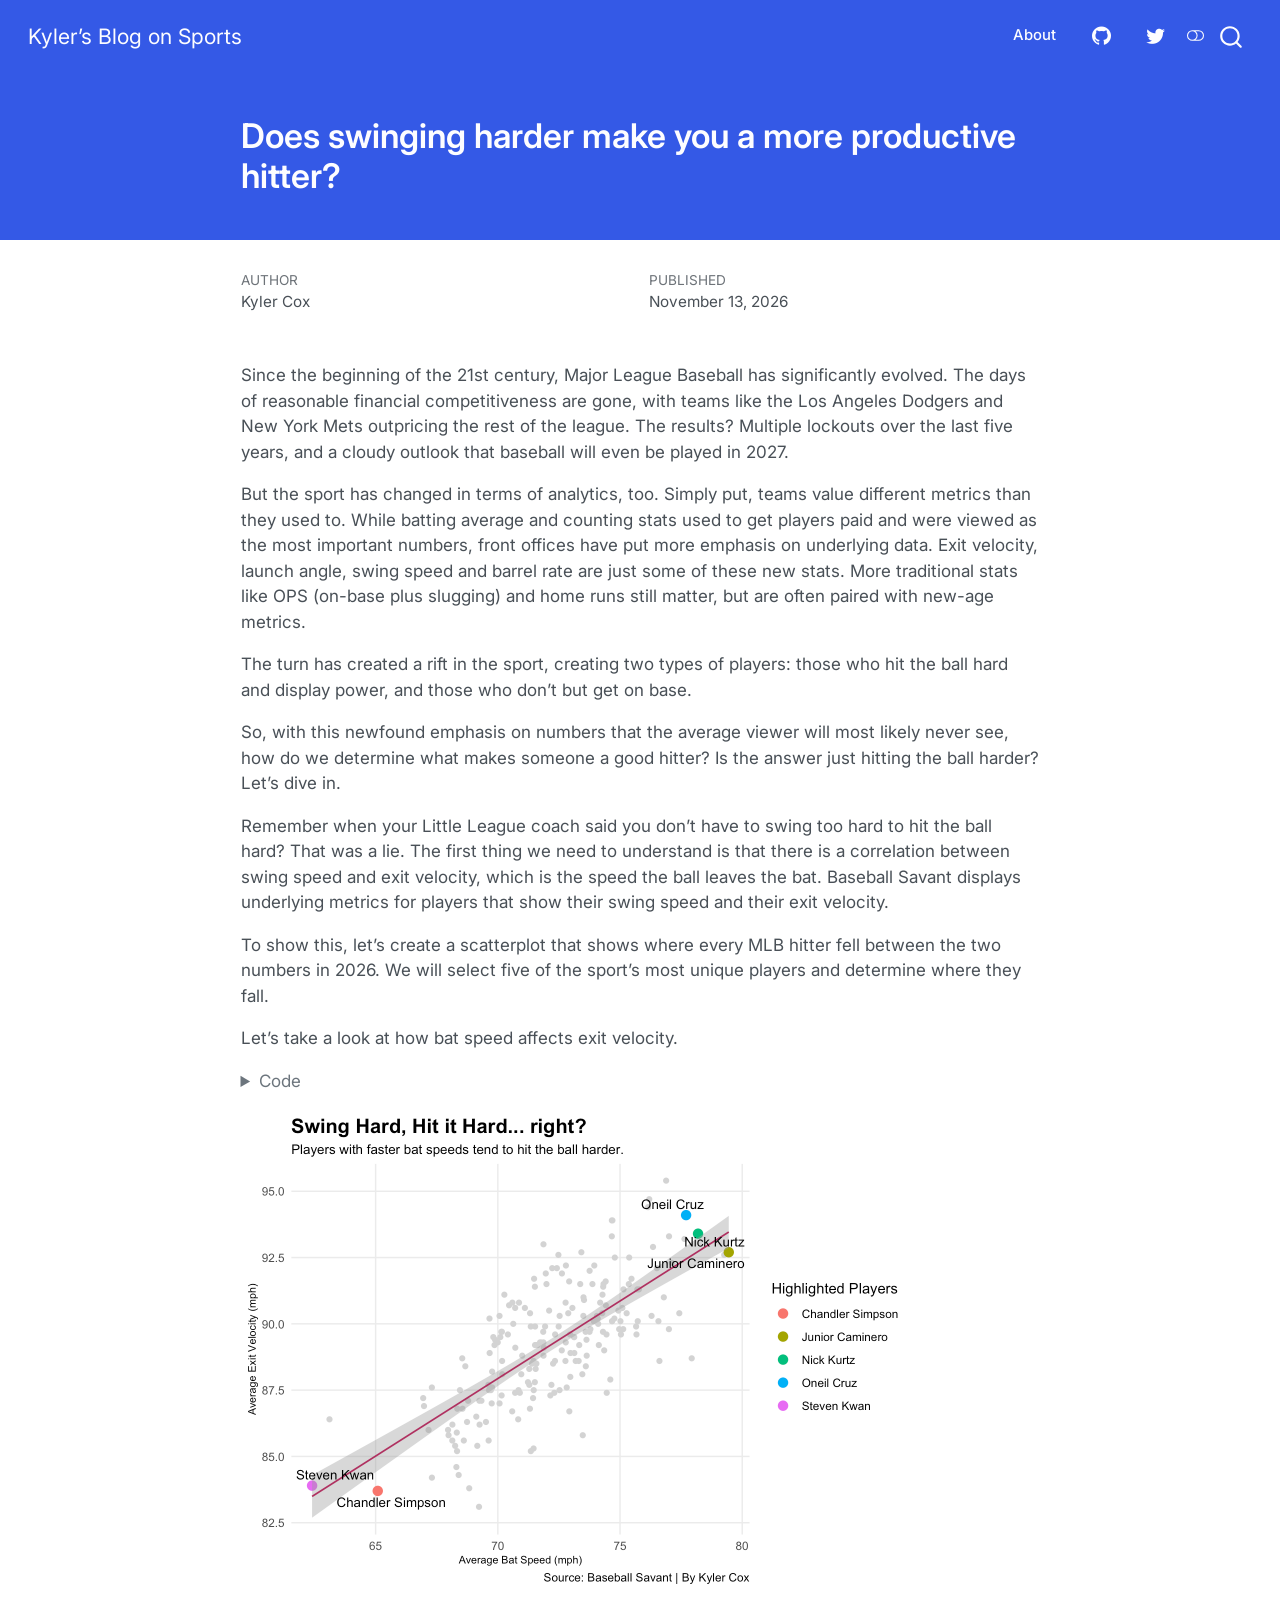
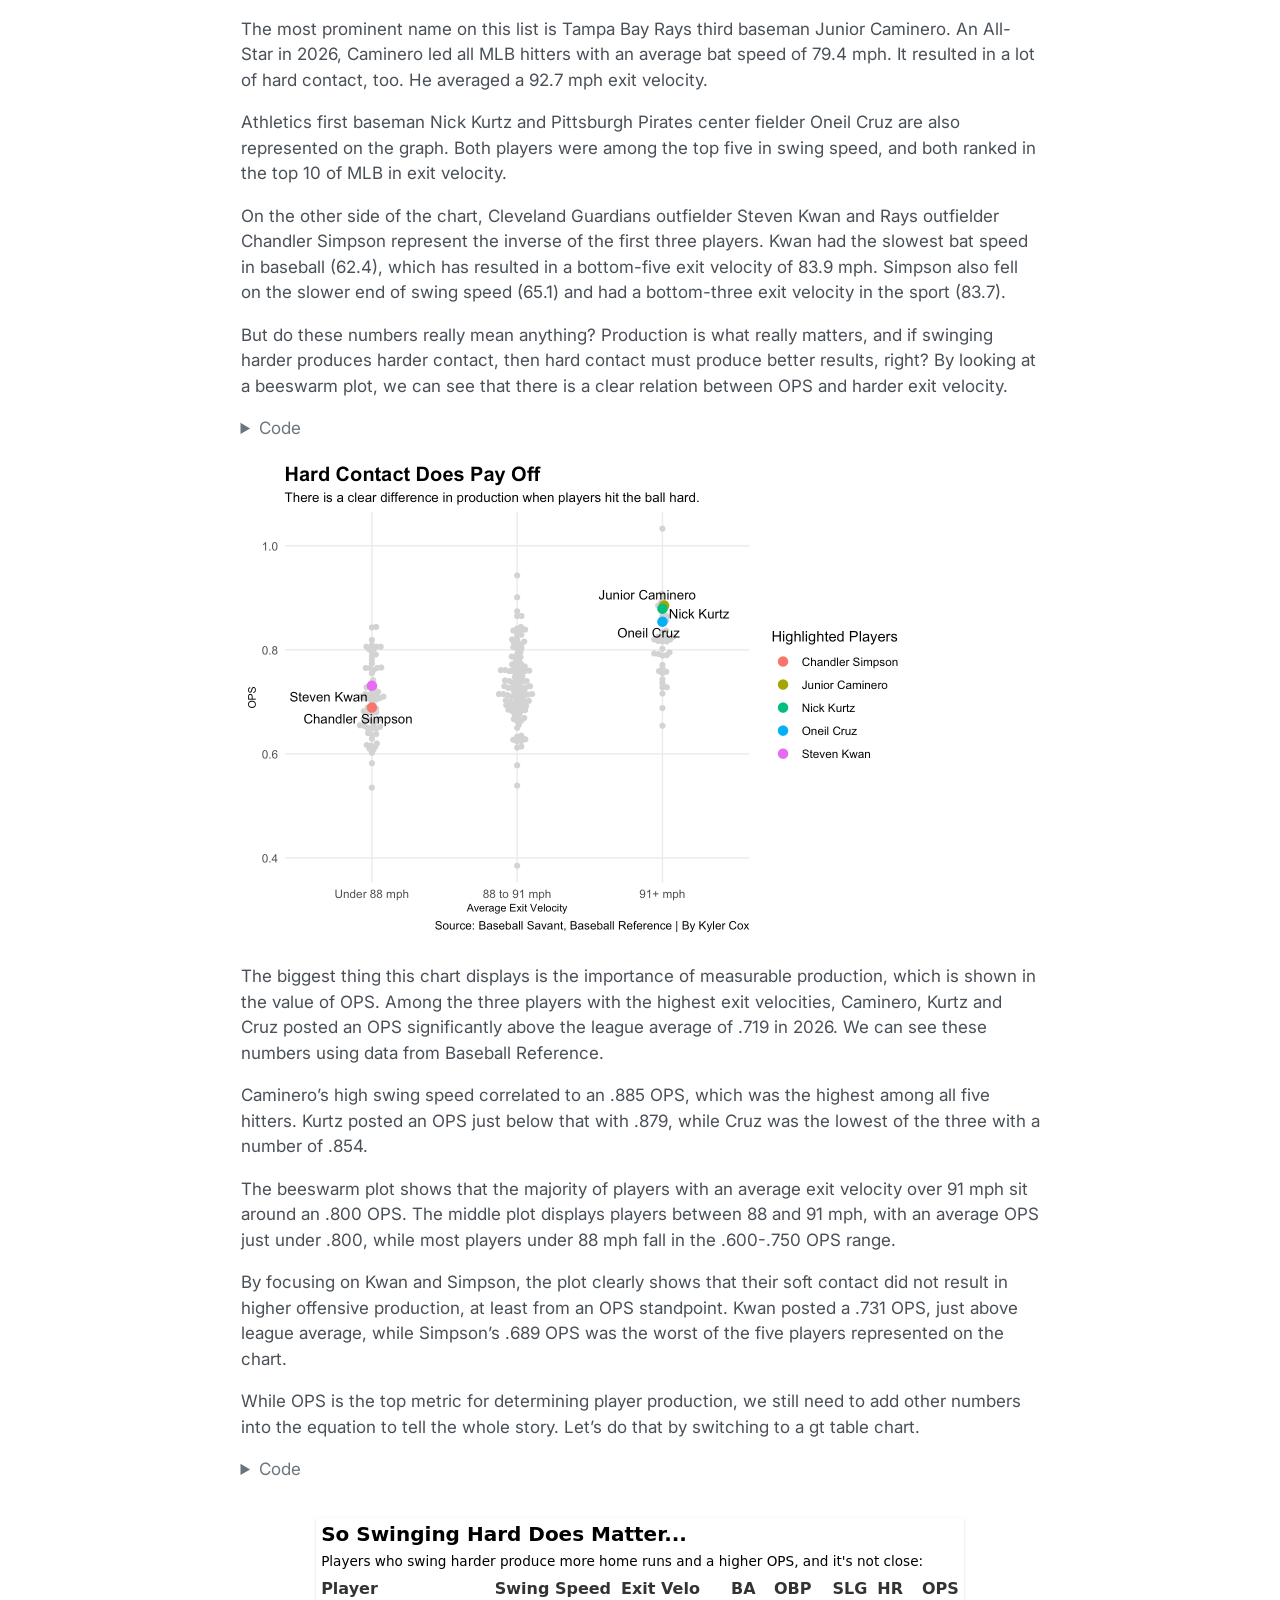
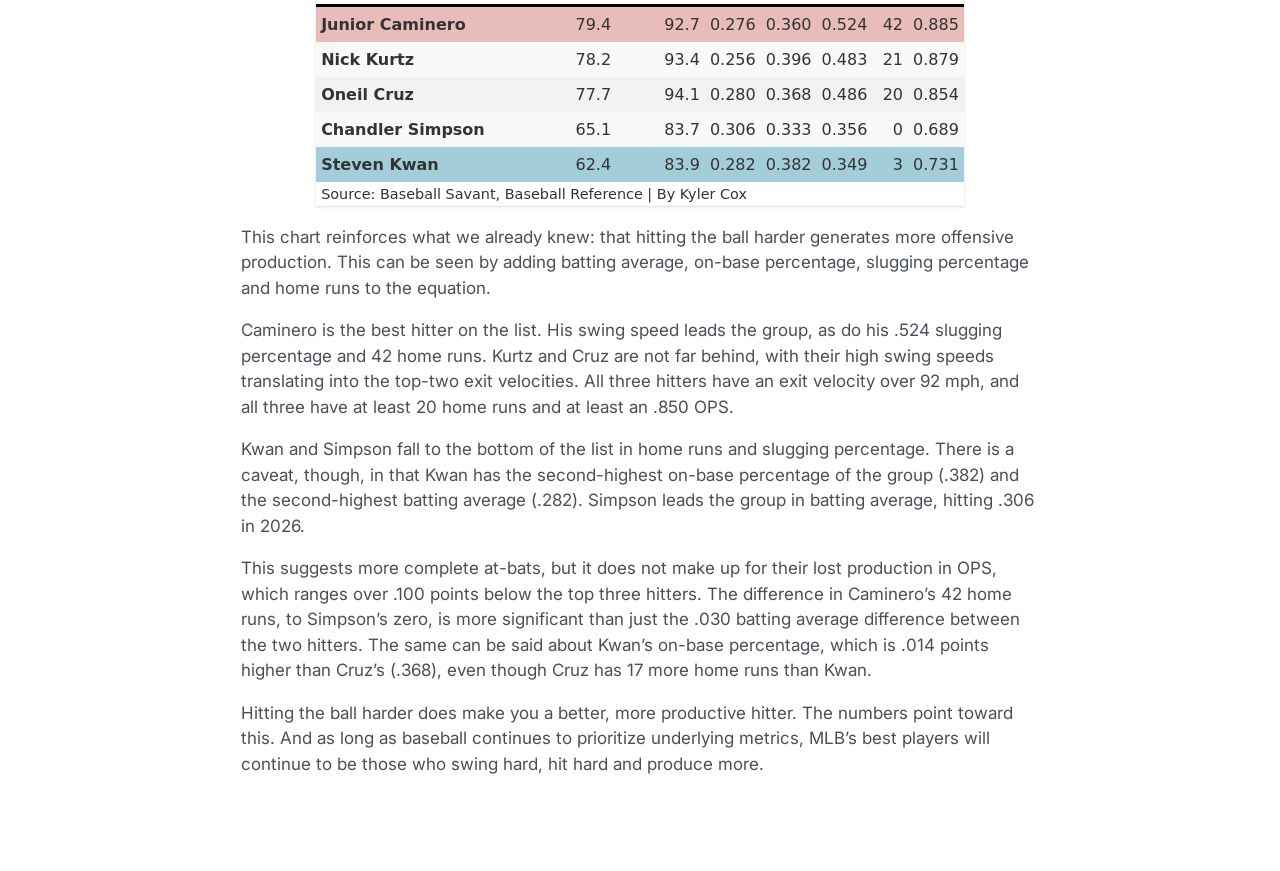
==== commit 51d390b1: "beeswarmpush" ====
--- a/posts/mlb-hitting-data-baseball/index.html
+++ b/posts/mlb-hitting-data-baseball/index.html
@@ -606,23 +606,23 @@
 <span id="cb3-81"><a href="#cb3-81" aria-hidden="true" tabindex="-1"></a>  )</span></code></pre></div><button title="Copy to Clipboard" class="code-copy-button"><i class="bi"></i></button></div>
 </details>
 <div class="cell-output-display">
-<div id="mlpqiddwpw" style="padding-left:0px;padding-right:0px;padding-top:10px;padding-bottom:10px;overflow-x:auto;overflow-y:auto;width:auto;height:auto;">
-<style>#mlpqiddwpw table {
+<div id="dzkuxvscwk" style="padding-left:0px;padding-right:0px;padding-top:10px;padding-bottom:10px;overflow-x:auto;overflow-y:auto;width:auto;height:auto;">
+<style>#dzkuxvscwk table {
   font-family: system-ui, 'Segoe UI', Roboto, Helvetica, Arial, sans-serif, 'Apple Color Emoji', 'Segoe UI Emoji', 'Segoe UI Symbol', 'Noto Color Emoji';
   -webkit-font-smoothing: antialiased;
   -moz-osx-font-smoothing: grayscale;
 }
 
-#mlpqiddwpw thead, #mlpqiddwpw tbody, #mlpqiddwpw tfoot, #mlpqiddwpw tr, #mlpqiddwpw td, #mlpqiddwpw th {
+#dzkuxvscwk thead, #dzkuxvscwk tbody, #dzkuxvscwk tfoot, #dzkuxvscwk tr, #dzkuxvscwk td, #dzkuxvscwk th {
   border-style: none;
 }
 
-#mlpqiddwpw p {
+#dzkuxvscwk p {
   margin: 0;
   padding: 0;
 }
 
-#mlpqiddwpw .gt_table {
+#dzkuxvscwk .gt_table {
   display: table;
   border-collapse: collapse;
   line-height: normal;
@@ -648,12 +648,12 @@
   border-left-color: #D3D3D3;
 }
 
-#mlpqiddwpw .gt_caption {
+#dzkuxvscwk .gt_caption {
   padding-top: 4px;
   padding-bottom: 4px;
 }
 
-#mlpqiddwpw .gt_title {
+#dzkuxvscwk .gt_title {
   color: #333333;
   font-size: 125%;
   font-weight: initial;
@@ -665,7 +665,7 @@
   border-bottom-width: 0;
 }
 
-#mlpqiddwpw .gt_subtitle {
+#dzkuxvscwk .gt_subtitle {
   color: #333333;
   font-size: 85%;
   font-weight: initial;
@@ -677,7 +677,7 @@
   border-top-width: 0;
 }
 
-#mlpqiddwpw .gt_heading {
+#dzkuxvscwk .gt_heading {
   background-color: #FFFFFF;
   text-align: center;
   border-bottom-color: #FFFFFF;
@@ -689,13 +689,13 @@
   border-right-color: #D3D3D3;
 }
 
-#mlpqiddwpw .gt_bottom_border {
+#dzkuxvscwk .gt_bottom_border {
   border-bottom-style: none;
   border-bottom-width: 2px;
   border-bottom-color: #D3D3D3;
 }
 
-#mlpqiddwpw .gt_col_headings {
+#dzkuxvscwk .gt_col_headings {
   border-top-style: none;
   border-top-width: 2px;
   border-top-color: #D3D3D3;
@@ -710,7 +710,7 @@
   border-right-color: #D3D3D3;
 }
 
-#mlpqiddwpw .gt_col_heading {
+#dzkuxvscwk .gt_col_heading {
   color: #333333;
   background-color: #FFFFFF;
   font-size: 100%;
@@ -730,7 +730,7 @@
   overflow-x: hidden;
 }
 
-#mlpqiddwpw .gt_column_spanner_outer {
+#dzkuxvscwk .gt_column_spanner_outer {
   color: #333333;
   background-color: #FFFFFF;
   font-size: 100%;
@@ -742,15 +742,15 @@
   padding-right: 4px;
 }
 
-#mlpqiddwpw .gt_column_spanner_outer:first-child {
+#dzkuxvscwk .gt_column_spanner_outer:first-child {
   padding-left: 0;
 }
 
-#mlpqiddwpw .gt_column_spanner_outer:last-child {
+#dzkuxvscwk .gt_column_spanner_outer:last-child {
   padding-right: 0;
 }
 
-#mlpqiddwpw .gt_column_spanner {
+#dzkuxvscwk .gt_column_spanner {
   border-bottom-style: none;
   border-bottom-width: 2px;
   border-bottom-color: #D3D3D3;
@@ -762,11 +762,11 @@
   width: 100%;
 }
 
-#mlpqiddwpw .gt_spanner_row {
+#dzkuxvscwk .gt_spanner_row {
   border-bottom-style: hidden;
 }
 
-#mlpqiddwpw .gt_group_heading {
+#dzkuxvscwk .gt_group_heading {
   padding-top: 8px;
   padding-bottom: 8px;
   padding-left: 5px;
@@ -792,7 +792,7 @@
   text-align: left;
 }
 
-#mlpqiddwpw .gt_empty_group_heading {
+#dzkuxvscwk .gt_empty_group_heading {
   padding: 0.5px;
   color: #333333;
   background-color: #FFFFFF;
@@ -807,15 +807,15 @@
   vertical-align: middle;
 }
 
-#mlpqiddwpw .gt_from_md > :first-child {
+#dzkuxvscwk .gt_from_md > :first-child {
   margin-top: 0;
 }
 
-#mlpqiddwpw .gt_from_md > :last-child {
+#dzkuxvscwk .gt_from_md > :last-child {
   margin-bottom: 0;
 }
 
-#mlpqiddwpw .gt_row {
+#dzkuxvscwk .gt_row {
   padding-top: 8px;
   padding-bottom: 8px;
   padding-left: 5px;
@@ -834,7 +834,7 @@
   overflow-x: hidden;
 }
 
-#mlpqiddwpw .gt_stub {
+#dzkuxvscwk .gt_stub {
   color: #333333;
   background-color: #FFFFFF;
   font-size: 100%;
@@ -847,7 +847,7 @@
   padding-right: 5px;
 }
 
-#mlpqiddwpw .gt_stub_row_group {
+#dzkuxvscwk .gt_stub_row_group {
   color: #333333;
   background-color: #FFFFFF;
   font-size: 100%;
@@ -861,15 +861,15 @@
   vertical-align: top;
 }
 
-#mlpqiddwpw .gt_row_group_first td {
+#dzkuxvscwk .gt_row_group_first td {
   border-top-width: 2px;
 }
 
-#mlpqiddwpw .gt_row_group_first th {
+#dzkuxvscwk .gt_row_group_first th {
   border-top-width: 2px;
 }
 
-#mlpqiddwpw .gt_summary_row {
+#dzkuxvscwk .gt_summary_row {
   color: #333333;
   background-color: #FFFFFF;
   text-transform: inherit;
@@ -879,16 +879,16 @@
   padding-right: 5px;
 }
 
-#mlpqiddwpw .gt_first_summary_row {
+#dzkuxvscwk .gt_first_summary_row {
   border-top-style: none;
   border-top-color: #D3D3D3;
 }
 
-#mlpqiddwpw .gt_first_summary_row.thick {
+#dzkuxvscwk .gt_first_summary_row.thick {
   border-top-width: 2px;
 }
 
-#mlpqiddwpw .gt_last_summary_row {
+#dzkuxvscwk .gt_last_summary_row {
   padding-top: 8px;
   padding-bottom: 8px;
   padding-left: 5px;
@@ -898,7 +898,7 @@
   border-bottom-color: #D3D3D3;
 }
 
-#mlpqiddwpw .gt_grand_summary_row {
+#dzkuxvscwk .gt_grand_summary_row {
   color: #333333;
   background-color: #FFFFFF;
   text-transform: inherit;
@@ -908,7 +908,7 @@
   padding-right: 5px;
 }
 
-#mlpqiddwpw .gt_first_grand_summary_row {
+#dzkuxvscwk .gt_first_grand_summary_row {
   padding-top: 8px;
   padding-bottom: 8px;
   padding-left: 5px;
@@ -918,7 +918,7 @@
   border-top-color: #D3D3D3;
 }
 
-#mlpqiddwpw .gt_last_grand_summary_row_top {
+#dzkuxvscwk .gt_last_grand_summary_row_top {
   padding-top: 8px;
   padding-bottom: 8px;
   padding-left: 5px;
@@ -928,11 +928,11 @@
   border-bottom-color: #D3D3D3;
 }
 
-#mlpqiddwpw .gt_striped {
+#dzkuxvscwk .gt_striped {
   background-color: rgba(128, 128, 128, 0.05);
 }
 
-#mlpqiddwpw .gt_table_body {
+#dzkuxvscwk .gt_table_body {
   border-top-style: none;
   border-top-width: 2px;
   border-top-color: #D3D3D3;
@@ -941,7 +941,7 @@
   border-bottom-color: #D3D3D3;
 }
 
-#mlpqiddwpw .gt_footnotes {
+#dzkuxvscwk .gt_footnotes {
   color: #333333;
   background-color: #FFFFFF;
   border-bottom-style: none;
@@ -955,7 +955,7 @@
   border-right-color: #D3D3D3;
 }
 
-#mlpqiddwpw .gt_footnote {
+#dzkuxvscwk .gt_footnote {
   margin: 0px;
   font-size: 90%;
   padding-top: 4px;
@@ -964,7 +964,7 @@
   padding-right: 5px;
 }
 
-#mlpqiddwpw .gt_sourcenotes {
+#dzkuxvscwk .gt_sourcenotes {
   color: #333333;
   background-color: #FFFFFF;
   border-bottom-style: none;
@@ -978,7 +978,7 @@
   border-right-color: #D3D3D3;
 }
 
-#mlpqiddwpw .gt_sourcenote {
+#dzkuxvscwk .gt_sourcenote {
   font-size: 90%;
   padding-top: 4px;
   padding-bottom: 4px;
@@ -986,72 +986,72 @@
   padding-right: 5px;
 }
 
-#mlpqiddwpw .gt_left {
+#dzkuxvscwk .gt_left {
   text-align: left;
 }
 
-#mlpqiddwpw .gt_center {
+#dzkuxvscwk .gt_center {
   text-align: center;
 }
 
-#mlpqiddwpw .gt_right {
+#dzkuxvscwk .gt_right {
   text-align: right;
   font-variant-numeric: tabular-nums;
 }
 
-#mlpqiddwpw .gt_font_normal {
+#dzkuxvscwk .gt_font_normal {
   font-weight: normal;
 }
 
-#mlpqiddwpw .gt_font_bold {
+#dzkuxvscwk .gt_font_bold {
   font-weight: bold;
 }
 
-#mlpqiddwpw .gt_font_italic {
+#dzkuxvscwk .gt_font_italic {
   font-style: italic;
 }
 
-#mlpqiddwpw .gt_super {
+#dzkuxvscwk .gt_super {
   font-size: 65%;
 }
 
-#mlpqiddwpw .gt_footnote_marks {
+#dzkuxvscwk .gt_footnote_marks {
   font-size: 75%;
   vertical-align: 0.4em;
   position: initial;
 }
 
-#mlpqiddwpw .gt_asterisk {
+#dzkuxvscwk .gt_asterisk {
   font-size: 100%;
   vertical-align: 0;
 }
 
-#mlpqiddwpw .gt_indent_1 {
+#dzkuxvscwk .gt_indent_1 {
   text-indent: 5px;
 }
 
-#mlpqiddwpw .gt_indent_2 {
+#dzkuxvscwk .gt_indent_2 {
   text-indent: 10px;
 }
 
-#mlpqiddwpw .gt_indent_3 {
+#dzkuxvscwk .gt_indent_3 {
   text-indent: 15px;
 }
 
-#mlpqiddwpw .gt_indent_4 {
+#dzkuxvscwk .gt_indent_4 {
   text-indent: 20px;
 }
 
-#mlpqiddwpw .gt_indent_5 {
+#dzkuxvscwk .gt_indent_5 {
   text-indent: 25px;
 }
 
-#mlpqiddwpw .katex-display {
+#dzkuxvscwk .katex-display {
   display: inline-flex !important;
   margin-bottom: 0.75em !important;
 }
 
-#mlpqiddwpw div.Reactable > div.rt-table > div.rt-thead > div.rt-tr.rt-tr-group-header > div.rt-th-group:after {
+#dzkuxvscwk div.Reactable > div.rt-table > div.rt-thead > div.rt-tr.rt-tr-group-header > div.rt-th-group:after {
   height: 0px !important;
 }
 </style>
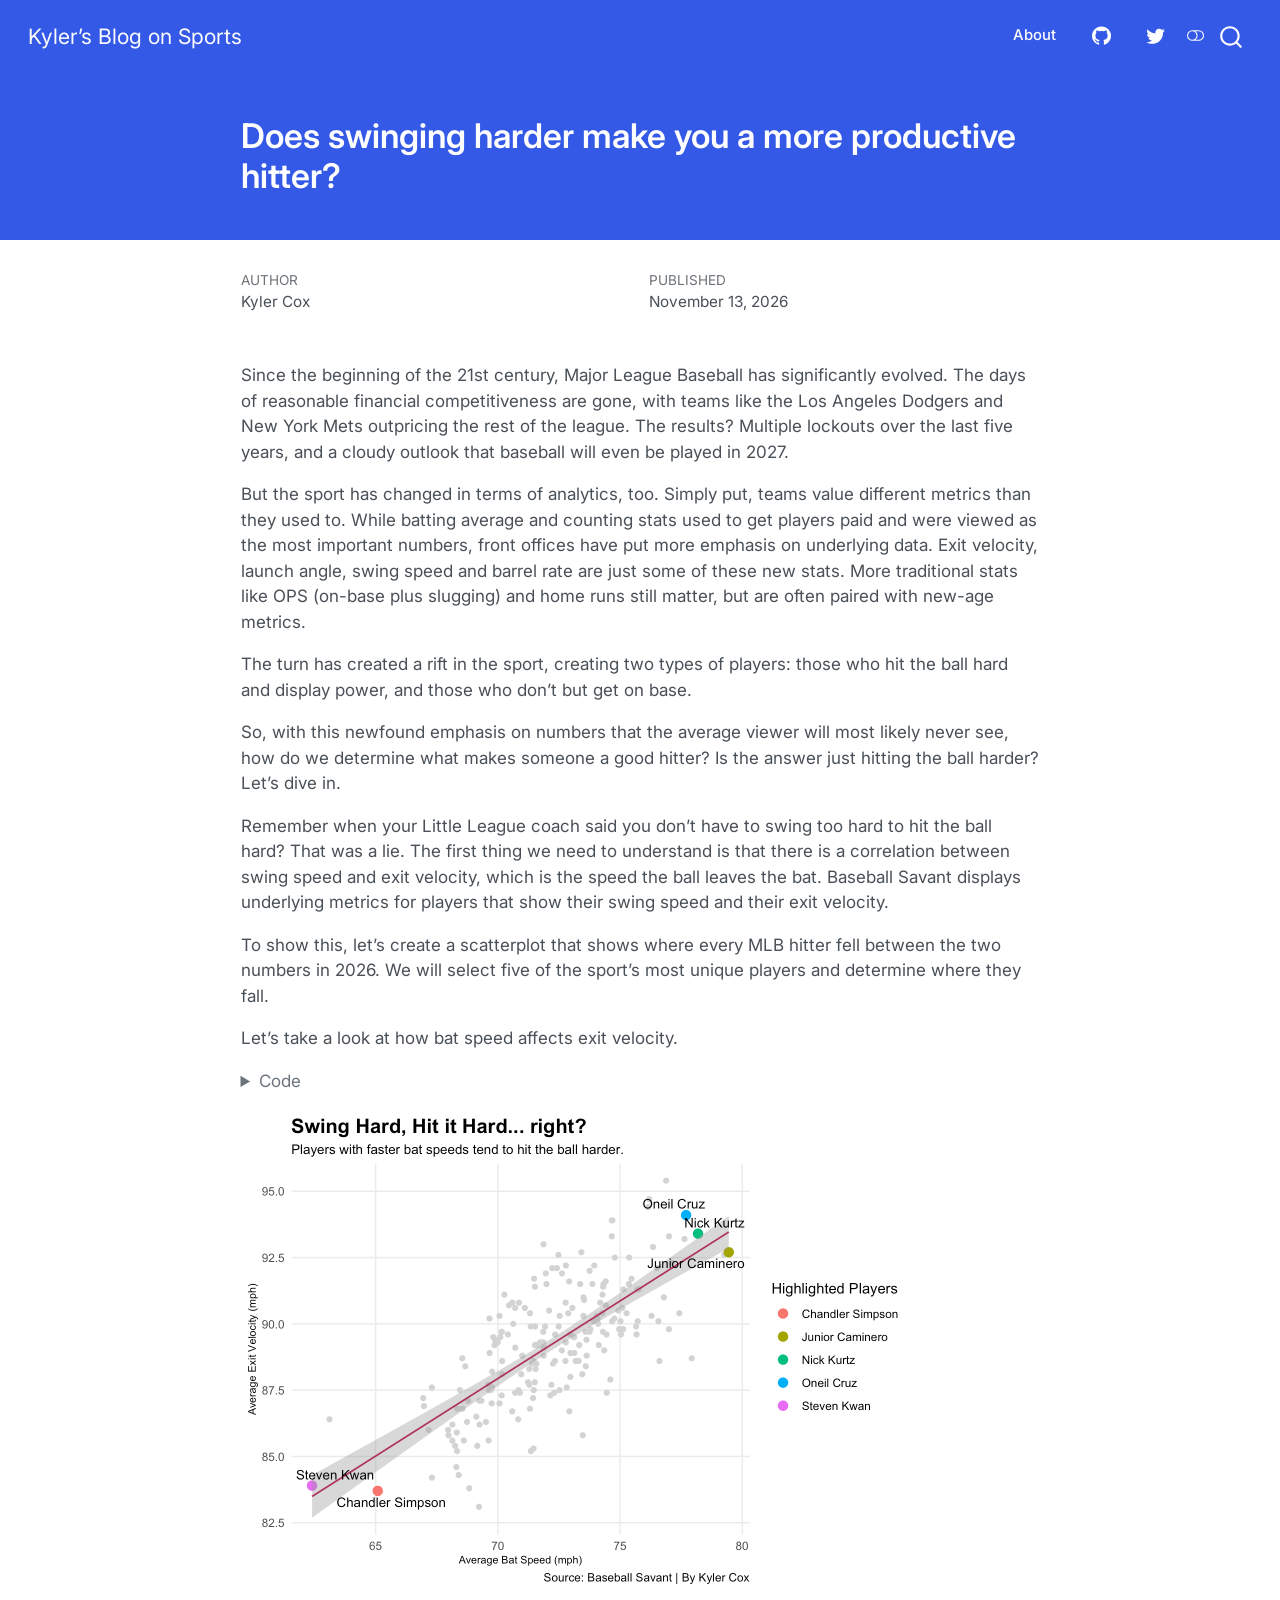
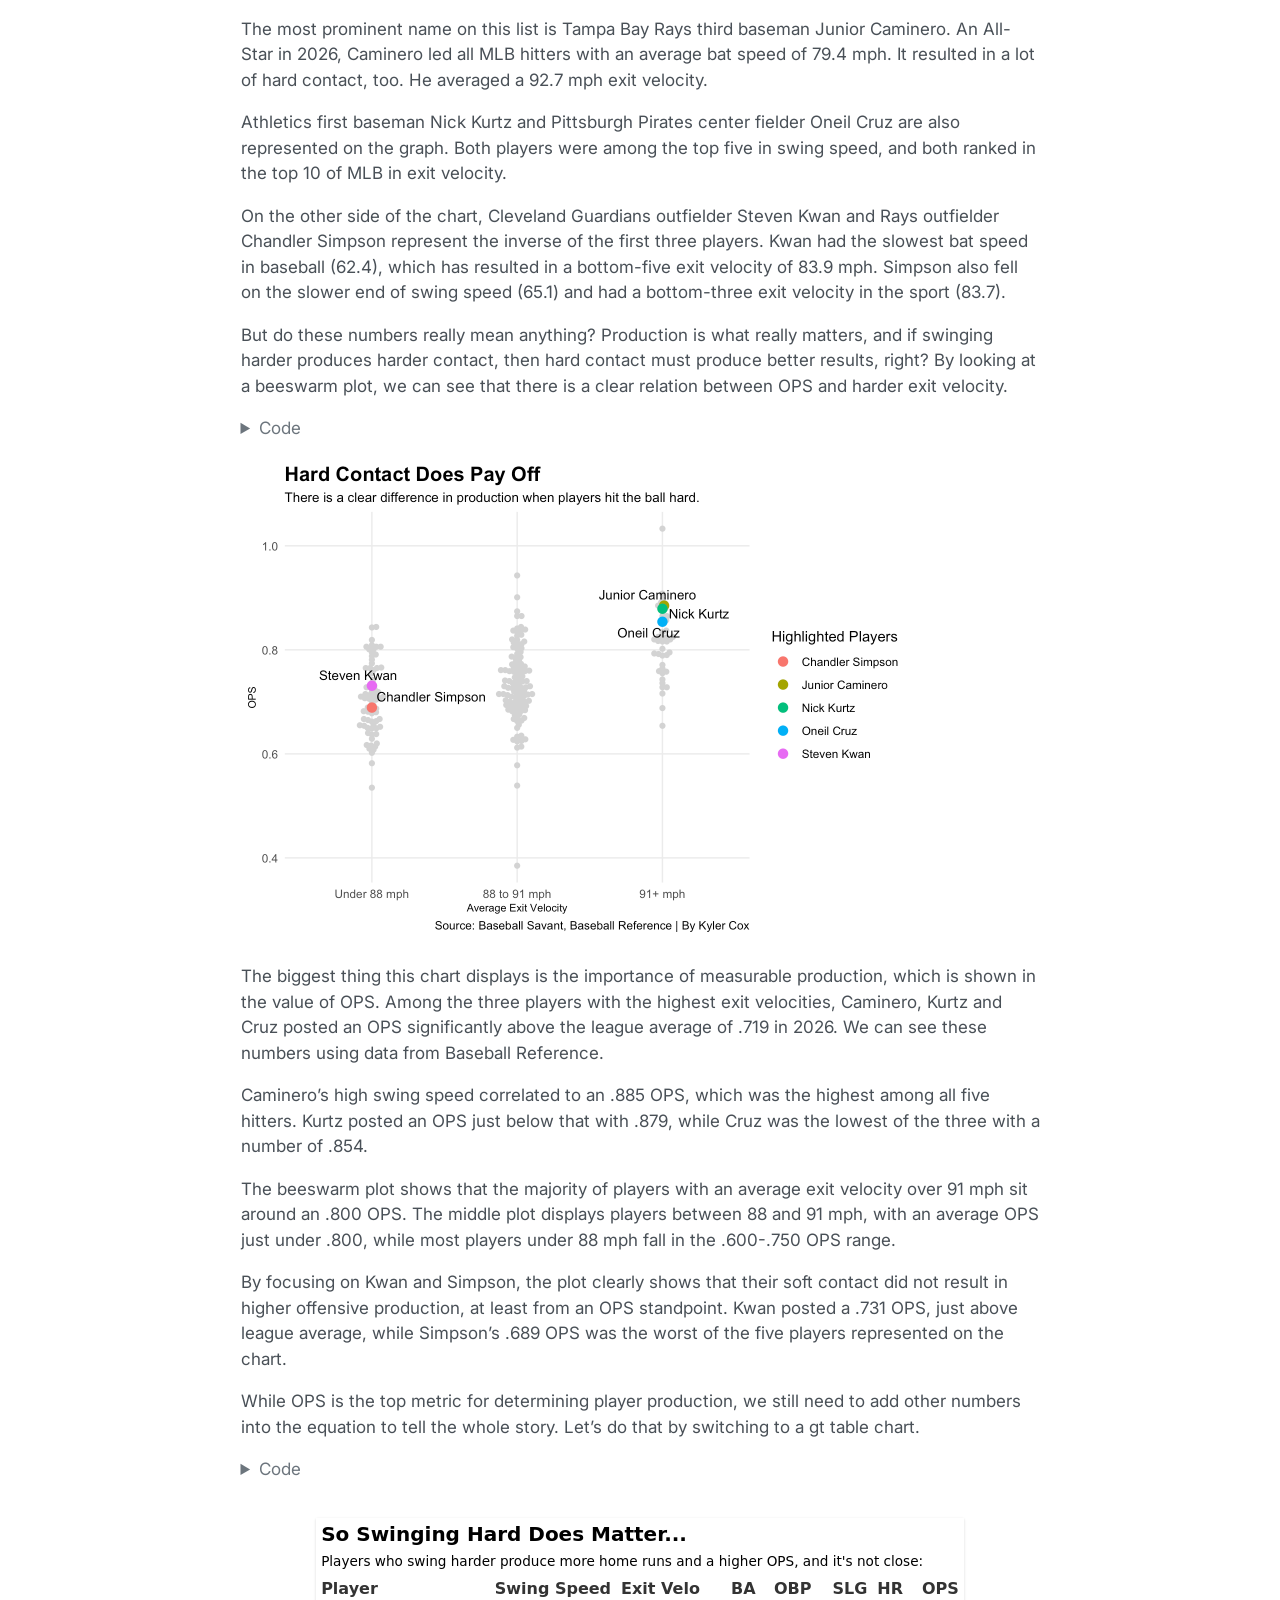
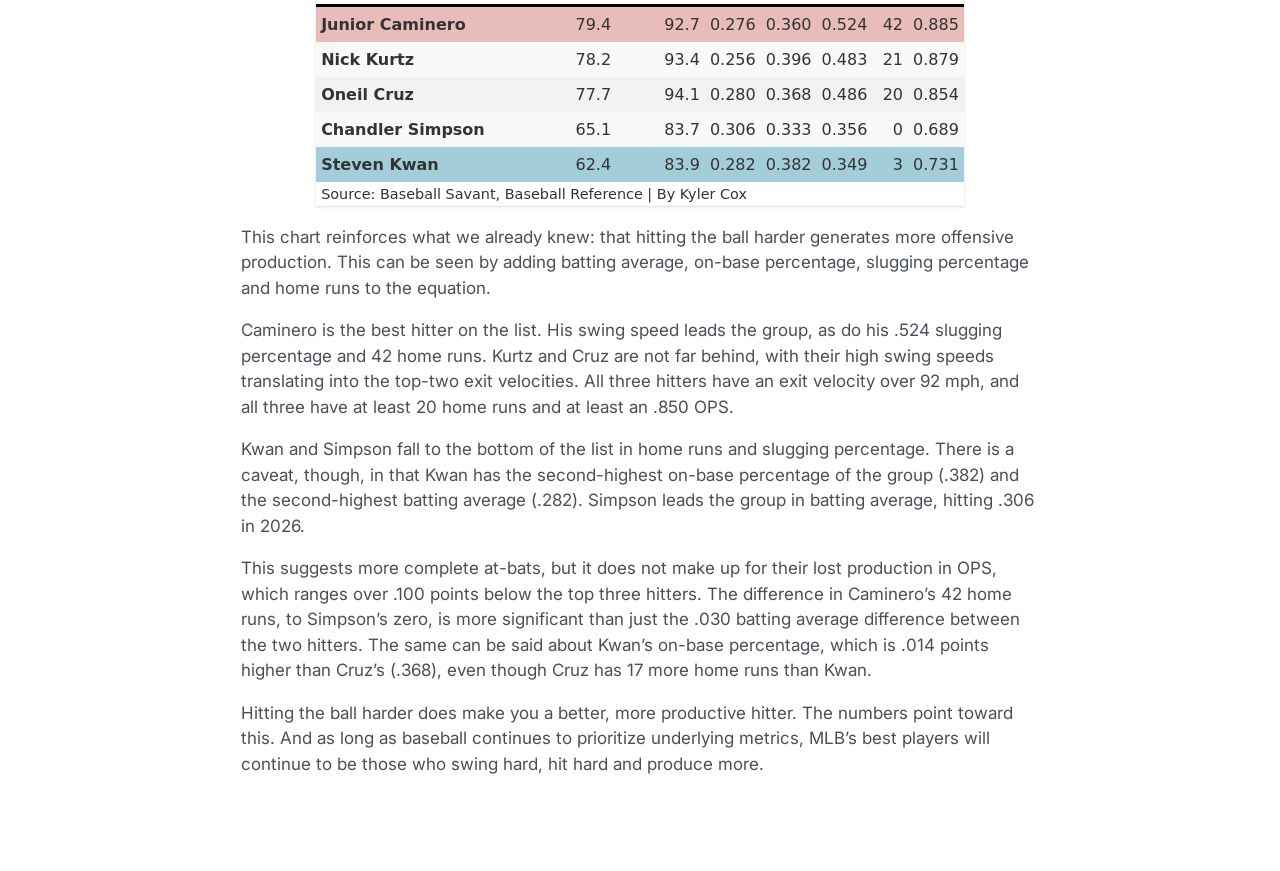
==== commit 8b51cc58: "go" ====
--- a/posts/mlb-hitting-data-baseball/index.html
+++ b/posts/mlb-hitting-data-baseball/index.html
@@ -606,23 +606,23 @@
 <span id="cb3-81"><a href="#cb3-81" aria-hidden="true" tabindex="-1"></a>  )</span></code></pre></div><button title="Copy to Clipboard" class="code-copy-button"><i class="bi"></i></button></div>
 </details>
 <div class="cell-output-display">
-<div id="dzkuxvscwk" style="padding-left:0px;padding-right:0px;padding-top:10px;padding-bottom:10px;overflow-x:auto;overflow-y:auto;width:auto;height:auto;">
-<style>#dzkuxvscwk table {
+<div id="snoufvkgbn" style="padding-left:0px;padding-right:0px;padding-top:10px;padding-bottom:10px;overflow-x:auto;overflow-y:auto;width:auto;height:auto;">
+<style>#snoufvkgbn table {
   font-family: system-ui, 'Segoe UI', Roboto, Helvetica, Arial, sans-serif, 'Apple Color Emoji', 'Segoe UI Emoji', 'Segoe UI Symbol', 'Noto Color Emoji';
   -webkit-font-smoothing: antialiased;
   -moz-osx-font-smoothing: grayscale;
 }
 
-#dzkuxvscwk thead, #dzkuxvscwk tbody, #dzkuxvscwk tfoot, #dzkuxvscwk tr, #dzkuxvscwk td, #dzkuxvscwk th {
+#snoufvkgbn thead, #snoufvkgbn tbody, #snoufvkgbn tfoot, #snoufvkgbn tr, #snoufvkgbn td, #snoufvkgbn th {
   border-style: none;
 }
 
-#dzkuxvscwk p {
+#snoufvkgbn p {
   margin: 0;
   padding: 0;
 }
 
-#dzkuxvscwk .gt_table {
+#snoufvkgbn .gt_table {
   display: table;
   border-collapse: collapse;
   line-height: normal;
@@ -648,12 +648,12 @@
   border-left-color: #D3D3D3;
 }
 
-#dzkuxvscwk .gt_caption {
+#snoufvkgbn .gt_caption {
   padding-top: 4px;
   padding-bottom: 4px;
 }
 
-#dzkuxvscwk .gt_title {
+#snoufvkgbn .gt_title {
   color: #333333;
   font-size: 125%;
   font-weight: initial;
@@ -665,7 +665,7 @@
   border-bottom-width: 0;
 }
 
-#dzkuxvscwk .gt_subtitle {
+#snoufvkgbn .gt_subtitle {
   color: #333333;
   font-size: 85%;
   font-weight: initial;
@@ -677,7 +677,7 @@
   border-top-width: 0;
 }
 
-#dzkuxvscwk .gt_heading {
+#snoufvkgbn .gt_heading {
   background-color: #FFFFFF;
   text-align: center;
   border-bottom-color: #FFFFFF;
@@ -689,13 +689,13 @@
   border-right-color: #D3D3D3;
 }
 
-#dzkuxvscwk .gt_bottom_border {
+#snoufvkgbn .gt_bottom_border {
   border-bottom-style: none;
   border-bottom-width: 2px;
   border-bottom-color: #D3D3D3;
 }
 
-#dzkuxvscwk .gt_col_headings {
+#snoufvkgbn .gt_col_headings {
   border-top-style: none;
   border-top-width: 2px;
   border-top-color: #D3D3D3;
@@ -710,7 +710,7 @@
   border-right-color: #D3D3D3;
 }
 
-#dzkuxvscwk .gt_col_heading {
+#snoufvkgbn .gt_col_heading {
   color: #333333;
   background-color: #FFFFFF;
   font-size: 100%;
@@ -730,7 +730,7 @@
   overflow-x: hidden;
 }
 
-#dzkuxvscwk .gt_column_spanner_outer {
+#snoufvkgbn .gt_column_spanner_outer {
   color: #333333;
   background-color: #FFFFFF;
   font-size: 100%;
@@ -742,15 +742,15 @@
   padding-right: 4px;
 }
 
-#dzkuxvscwk .gt_column_spanner_outer:first-child {
+#snoufvkgbn .gt_column_spanner_outer:first-child {
   padding-left: 0;
 }
 
-#dzkuxvscwk .gt_column_spanner_outer:last-child {
+#snoufvkgbn .gt_column_spanner_outer:last-child {
   padding-right: 0;
 }
 
-#dzkuxvscwk .gt_column_spanner {
+#snoufvkgbn .gt_column_spanner {
   border-bottom-style: none;
   border-bottom-width: 2px;
   border-bottom-color: #D3D3D3;
@@ -762,11 +762,11 @@
   width: 100%;
 }
 
-#dzkuxvscwk .gt_spanner_row {
+#snoufvkgbn .gt_spanner_row {
   border-bottom-style: hidden;
 }
 
-#dzkuxvscwk .gt_group_heading {
+#snoufvkgbn .gt_group_heading {
   padding-top: 8px;
   padding-bottom: 8px;
   padding-left: 5px;
@@ -792,7 +792,7 @@
   text-align: left;
 }
 
-#dzkuxvscwk .gt_empty_group_heading {
+#snoufvkgbn .gt_empty_group_heading {
   padding: 0.5px;
   color: #333333;
   background-color: #FFFFFF;
@@ -807,15 +807,15 @@
   vertical-align: middle;
 }
 
-#dzkuxvscwk .gt_from_md > :first-child {
+#snoufvkgbn .gt_from_md > :first-child {
   margin-top: 0;
 }
 
-#dzkuxvscwk .gt_from_md > :last-child {
+#snoufvkgbn .gt_from_md > :last-child {
   margin-bottom: 0;
 }
 
-#dzkuxvscwk .gt_row {
+#snoufvkgbn .gt_row {
   padding-top: 8px;
   padding-bottom: 8px;
   padding-left: 5px;
@@ -834,7 +834,7 @@
   overflow-x: hidden;
 }
 
-#dzkuxvscwk .gt_stub {
+#snoufvkgbn .gt_stub {
   color: #333333;
   background-color: #FFFFFF;
   font-size: 100%;
@@ -847,7 +847,7 @@
   padding-right: 5px;
 }
 
-#dzkuxvscwk .gt_stub_row_group {
+#snoufvkgbn .gt_stub_row_group {
   color: #333333;
   background-color: #FFFFFF;
   font-size: 100%;
@@ -861,15 +861,15 @@
   vertical-align: top;
 }
 
-#dzkuxvscwk .gt_row_group_first td {
+#snoufvkgbn .gt_row_group_first td {
   border-top-width: 2px;
 }
 
-#dzkuxvscwk .gt_row_group_first th {
+#snoufvkgbn .gt_row_group_first th {
   border-top-width: 2px;
 }
 
-#dzkuxvscwk .gt_summary_row {
+#snoufvkgbn .gt_summary_row {
   color: #333333;
   background-color: #FFFFFF;
   text-transform: inherit;
@@ -879,16 +879,16 @@
   padding-right: 5px;
 }
 
-#dzkuxvscwk .gt_first_summary_row {
+#snoufvkgbn .gt_first_summary_row {
   border-top-style: none;
   border-top-color: #D3D3D3;
 }
 
-#dzkuxvscwk .gt_first_summary_row.thick {
+#snoufvkgbn .gt_first_summary_row.thick {
   border-top-width: 2px;
 }
 
-#dzkuxvscwk .gt_last_summary_row {
+#snoufvkgbn .gt_last_summary_row {
   padding-top: 8px;
   padding-bottom: 8px;
   padding-left: 5px;
@@ -898,7 +898,7 @@
   border-bottom-color: #D3D3D3;
 }
 
-#dzkuxvscwk .gt_grand_summary_row {
+#snoufvkgbn .gt_grand_summary_row {
   color: #333333;
   background-color: #FFFFFF;
   text-transform: inherit;
@@ -908,7 +908,7 @@
   padding-right: 5px;
 }
 
-#dzkuxvscwk .gt_first_grand_summary_row {
+#snoufvkgbn .gt_first_grand_summary_row {
   padding-top: 8px;
   padding-bottom: 8px;
   padding-left: 5px;
@@ -918,7 +918,7 @@
   border-top-color: #D3D3D3;
 }
 
-#dzkuxvscwk .gt_last_grand_summary_row_top {
+#snoufvkgbn .gt_last_grand_summary_row_top {
   padding-top: 8px;
   padding-bottom: 8px;
   padding-left: 5px;
@@ -928,11 +928,11 @@
   border-bottom-color: #D3D3D3;
 }
 
-#dzkuxvscwk .gt_striped {
+#snoufvkgbn .gt_striped {
   background-color: rgba(128, 128, 128, 0.05);
 }
 
-#dzkuxvscwk .gt_table_body {
+#snoufvkgbn .gt_table_body {
   border-top-style: none;
   border-top-width: 2px;
   border-top-color: #D3D3D3;
@@ -941,7 +941,7 @@
   border-bottom-color: #D3D3D3;
 }
 
-#dzkuxvscwk .gt_footnotes {
+#snoufvkgbn .gt_footnotes {
   color: #333333;
   background-color: #FFFFFF;
   border-bottom-style: none;
@@ -955,7 +955,7 @@
   border-right-color: #D3D3D3;
 }
 
-#dzkuxvscwk .gt_footnote {
+#snoufvkgbn .gt_footnote {
   margin: 0px;
   font-size: 90%;
   padding-top: 4px;
@@ -964,7 +964,7 @@
   padding-right: 5px;
 }
 
-#dzkuxvscwk .gt_sourcenotes {
+#snoufvkgbn .gt_sourcenotes {
   color: #333333;
   background-color: #FFFFFF;
   border-bottom-style: none;
@@ -978,7 +978,7 @@
   border-right-color: #D3D3D3;
 }
 
-#dzkuxvscwk .gt_sourcenote {
+#snoufvkgbn .gt_sourcenote {
   font-size: 90%;
   padding-top: 4px;
   padding-bottom: 4px;
@@ -986,72 +986,72 @@
   padding-right: 5px;
 }
 
-#dzkuxvscwk .gt_left {
+#snoufvkgbn .gt_left {
   text-align: left;
 }
 
-#dzkuxvscwk .gt_center {
+#snoufvkgbn .gt_center {
   text-align: center;
 }
 
-#dzkuxvscwk .gt_right {
+#snoufvkgbn .gt_right {
   text-align: right;
   font-variant-numeric: tabular-nums;
 }
 
-#dzkuxvscwk .gt_font_normal {
+#snoufvkgbn .gt_font_normal {
   font-weight: normal;
 }
 
-#dzkuxvscwk .gt_font_bold {
+#snoufvkgbn .gt_font_bold {
   font-weight: bold;
 }
 
-#dzkuxvscwk .gt_font_italic {
+#snoufvkgbn .gt_font_italic {
   font-style: italic;
 }
 
-#dzkuxvscwk .gt_super {
+#snoufvkgbn .gt_super {
   font-size: 65%;
 }
 
-#dzkuxvscwk .gt_footnote_marks {
+#snoufvkgbn .gt_footnote_marks {
   font-size: 75%;
   vertical-align: 0.4em;
   position: initial;
 }
 
-#dzkuxvscwk .gt_asterisk {
+#snoufvkgbn .gt_asterisk {
   font-size: 100%;
   vertical-align: 0;
 }
 
-#dzkuxvscwk .gt_indent_1 {
+#snoufvkgbn .gt_indent_1 {
   text-indent: 5px;
 }
 
-#dzkuxvscwk .gt_indent_2 {
+#snoufvkgbn .gt_indent_2 {
   text-indent: 10px;
 }
 
-#dzkuxvscwk .gt_indent_3 {
+#snoufvkgbn .gt_indent_3 {
   text-indent: 15px;
 }
 
-#dzkuxvscwk .gt_indent_4 {
+#snoufvkgbn .gt_indent_4 {
   text-indent: 20px;
 }
 
-#dzkuxvscwk .gt_indent_5 {
+#snoufvkgbn .gt_indent_5 {
   text-indent: 25px;
 }
 
-#dzkuxvscwk .katex-display {
+#snoufvkgbn .katex-display {
   display: inline-flex !important;
   margin-bottom: 0.75em !important;
 }
 
-#dzkuxvscwk div.Reactable > div.rt-table > div.rt-thead > div.rt-tr.rt-tr-group-header > div.rt-th-group:after {
+#snoufvkgbn div.Reactable > div.rt-table > div.rt-thead > div.rt-tr.rt-tr-group-header > div.rt-th-group:after {
   height: 0px !important;
 }
 </style>
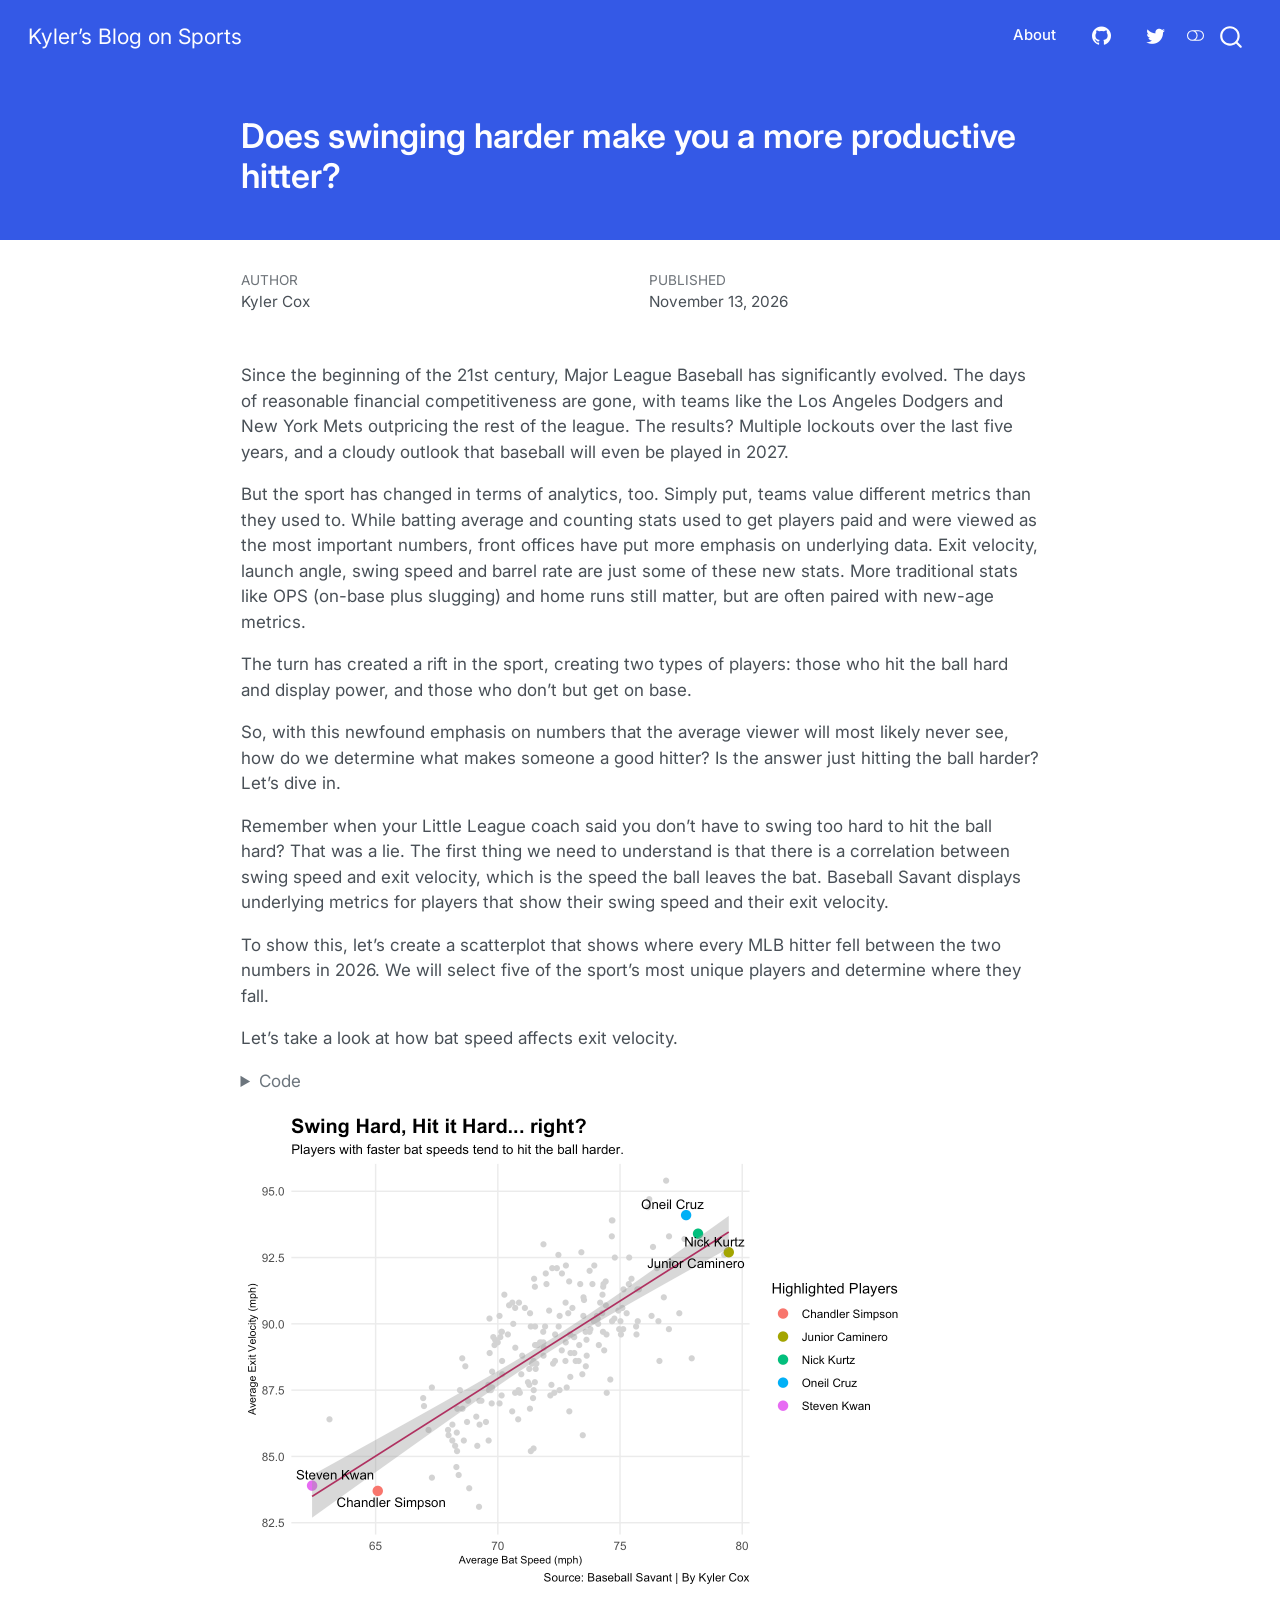
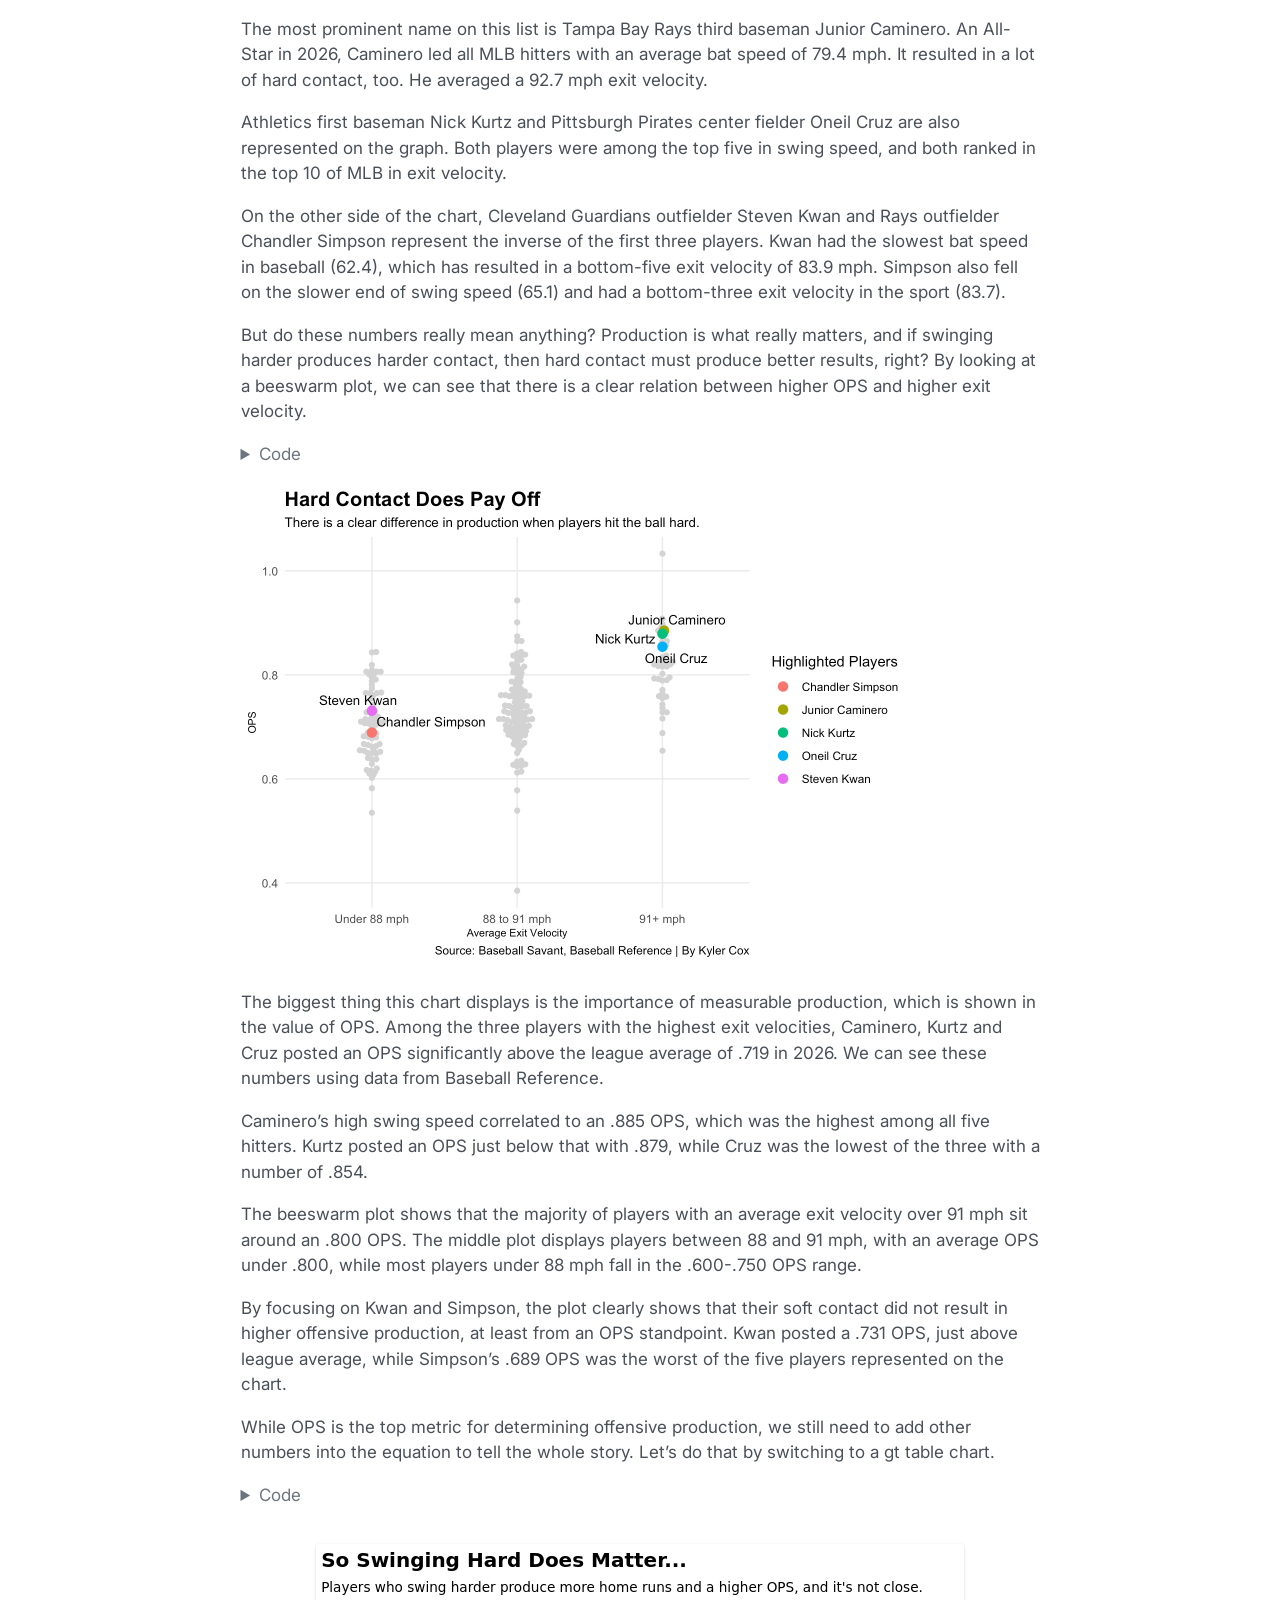
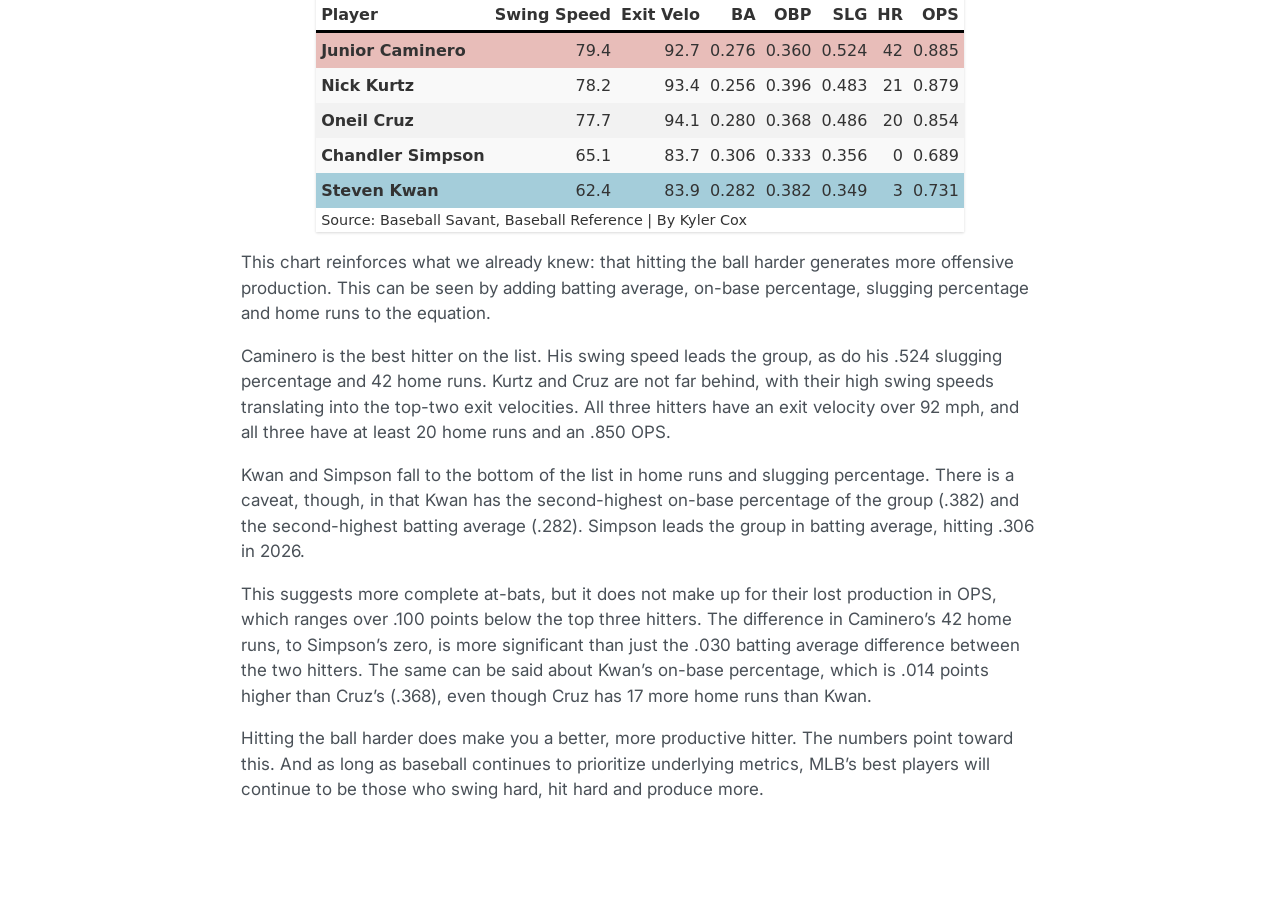
==== commit 80a8e69c: "majorproject1" ====
--- a/posts/mlb-hitting-data-baseball/index.html
+++ b/posts/mlb-hitting-data-baseball/index.html
@@ -453,7 +453,7 @@
 <p>The most prominent name on this list is Tampa Bay Rays third baseman Junior Caminero. An All-Star in 2026, Caminero led all MLB hitters with an average bat speed of 79.4 mph. It resulted in a lot of hard contact, too. He averaged a 92.7 mph exit velocity.</p>
 <p>Athletics first baseman Nick Kurtz and Pittsburgh Pirates center fielder Oneil Cruz are also represented on the graph. Both players were among the top five in swing speed, and both ranked in the top 10 of MLB in exit velocity.</p>
 <p>On the other side of the chart, Cleveland Guardians outfielder Steven Kwan and Rays outfielder Chandler Simpson represent the inverse of the first three players. Kwan had the slowest bat speed in baseball (62.4), which has resulted in a bottom-five exit velocity of 83.9 mph. Simpson also fell on the slower end of swing speed (65.1) and had a bottom-three exit velocity in the sport (83.7).</p>
-<p>But do these numbers really mean anything? Production is what really matters, and if swinging harder produces harder contact, then hard contact must produce better results, right? By looking at a beeswarm plot, we can see that there is a clear relation between OPS and harder exit velocity.</p>
+<p>But do these numbers really mean anything? Production is what really matters, and if swinging harder produces harder contact, then hard contact must produce better results, right? By looking at a beeswarm plot, we can see that there is a clear relation between higher OPS and higher exit velocity.</p>
 <div class="cell">
 <details class="code-fold">
 <summary>Code</summary>
@@ -517,9 +517,9 @@
 </div>
 <p>The biggest thing this chart displays is the importance of measurable production, which is shown in the value of OPS. Among the three players with the highest exit velocities, Caminero, Kurtz and Cruz posted an OPS significantly above the league average of .719 in 2026. We can see these numbers using data from Baseball Reference.</p>
 <p>Caminero’s high swing speed correlated to an .885 OPS, which was the highest among all five hitters. Kurtz posted an OPS just below that with .879, while Cruz was the lowest of the three with a number of .854.</p>
-<p>The beeswarm plot shows that the majority of players with an average exit velocity over 91 mph sit around an .800 OPS. The middle plot displays players between 88 and 91 mph, with an average OPS just under .800, while most players under 88 mph fall in the .600-.750 OPS range.</p>
+<p>The beeswarm plot shows that the majority of players with an average exit velocity over 91 mph sit around an .800 OPS. The middle plot displays players between 88 and 91 mph, with an average OPS under .800, while most players under 88 mph fall in the .600-.750 OPS range.</p>
 <p>By focusing on Kwan and Simpson, the plot clearly shows that their soft contact did not result in higher offensive production, at least from an OPS standpoint. Kwan posted a .731 OPS, just above league average, while Simpson’s .689 OPS was the worst of the five players represented on the chart.</p>
-<p>While OPS is the top metric for determining player production, we still need to add other numbers into the equation to tell the whole story. Let’s do that by switching to a gt table chart.</p>
+<p>While OPS is the top metric for determining offensive production, we still need to add other numbers into the equation to tell the whole story. Let’s do that by switching to a gt table chart.</p>
 <div class="cell">
 <details class="code-fold">
 <summary>Code</summary>
@@ -551,7 +551,7 @@
 <span id="cb3-26"><a href="#cb3-26" aria-hidden="true" tabindex="-1"></a>  <span class="fu">gt</span>() <span class="sc">|&gt;</span></span>
 <span id="cb3-27"><a href="#cb3-27" aria-hidden="true" tabindex="-1"></a>  <span class="fu">tab_header</span>(</span>
 <span id="cb3-28"><a href="#cb3-28" aria-hidden="true" tabindex="-1"></a>    <span class="at">title =</span> <span class="st">"So Swinging Hard Does Matter..."</span>,</span>
-<span id="cb3-29"><a href="#cb3-29" aria-hidden="true" tabindex="-1"></a>    <span class="at">subtitle =</span> <span class="st">"Players who swing harder produce more home runs and a higher OPS, and it's not close:"</span></span>
+<span id="cb3-29"><a href="#cb3-29" aria-hidden="true" tabindex="-1"></a>    <span class="at">subtitle =</span> <span class="st">"Players who swing harder produce more home runs and a higher OPS, and it's not close."</span></span>
 <span id="cb3-30"><a href="#cb3-30" aria-hidden="true" tabindex="-1"></a>  ) <span class="sc">|&gt;</span></span>
 <span id="cb3-31"><a href="#cb3-31" aria-hidden="true" tabindex="-1"></a>  <span class="fu">tab_style</span>(</span>
 <span id="cb3-32"><a href="#cb3-32" aria-hidden="true" tabindex="-1"></a>    <span class="at">style =</span> <span class="fu">cell_text</span>(<span class="at">color =</span> <span class="st">"black"</span>, <span class="at">weight =</span> <span class="st">"bold"</span>, <span class="at">align =</span> <span class="st">"left"</span>),</span>
@@ -606,23 +606,23 @@
 <span id="cb3-81"><a href="#cb3-81" aria-hidden="true" tabindex="-1"></a>  )</span></code></pre></div><button title="Copy to Clipboard" class="code-copy-button"><i class="bi"></i></button></div>
 </details>
 <div class="cell-output-display">
-<div id="snoufvkgbn" style="padding-left:0px;padding-right:0px;padding-top:10px;padding-bottom:10px;overflow-x:auto;overflow-y:auto;width:auto;height:auto;">
-<style>#snoufvkgbn table {
+<div id="ktsbvnorrl" style="padding-left:0px;padding-right:0px;padding-top:10px;padding-bottom:10px;overflow-x:auto;overflow-y:auto;width:auto;height:auto;">
+<style>#ktsbvnorrl table {
   font-family: system-ui, 'Segoe UI', Roboto, Helvetica, Arial, sans-serif, 'Apple Color Emoji', 'Segoe UI Emoji', 'Segoe UI Symbol', 'Noto Color Emoji';
   -webkit-font-smoothing: antialiased;
   -moz-osx-font-smoothing: grayscale;
 }
 
-#snoufvkgbn thead, #snoufvkgbn tbody, #snoufvkgbn tfoot, #snoufvkgbn tr, #snoufvkgbn td, #snoufvkgbn th {
+#ktsbvnorrl thead, #ktsbvnorrl tbody, #ktsbvnorrl tfoot, #ktsbvnorrl tr, #ktsbvnorrl td, #ktsbvnorrl th {
   border-style: none;
 }
 
-#snoufvkgbn p {
+#ktsbvnorrl p {
   margin: 0;
   padding: 0;
 }
 
-#snoufvkgbn .gt_table {
+#ktsbvnorrl .gt_table {
   display: table;
   border-collapse: collapse;
   line-height: normal;
@@ -648,12 +648,12 @@
   border-left-color: #D3D3D3;
 }
 
-#snoufvkgbn .gt_caption {
+#ktsbvnorrl .gt_caption {
   padding-top: 4px;
   padding-bottom: 4px;
 }
 
-#snoufvkgbn .gt_title {
+#ktsbvnorrl .gt_title {
   color: #333333;
   font-size: 125%;
   font-weight: initial;
@@ -665,7 +665,7 @@
   border-bottom-width: 0;
 }
 
-#snoufvkgbn .gt_subtitle {
+#ktsbvnorrl .gt_subtitle {
   color: #333333;
   font-size: 85%;
   font-weight: initial;
@@ -677,7 +677,7 @@
   border-top-width: 0;
 }
 
-#snoufvkgbn .gt_heading {
+#ktsbvnorrl .gt_heading {
   background-color: #FFFFFF;
   text-align: center;
   border-bottom-color: #FFFFFF;
@@ -689,13 +689,13 @@
   border-right-color: #D3D3D3;
 }
 
-#snoufvkgbn .gt_bottom_border {
+#ktsbvnorrl .gt_bottom_border {
   border-bottom-style: none;
   border-bottom-width: 2px;
   border-bottom-color: #D3D3D3;
 }
 
-#snoufvkgbn .gt_col_headings {
+#ktsbvnorrl .gt_col_headings {
   border-top-style: none;
   border-top-width: 2px;
   border-top-color: #D3D3D3;
@@ -710,7 +710,7 @@
   border-right-color: #D3D3D3;
 }
 
-#snoufvkgbn .gt_col_heading {
+#ktsbvnorrl .gt_col_heading {
   color: #333333;
   background-color: #FFFFFF;
   font-size: 100%;
@@ -730,7 +730,7 @@
   overflow-x: hidden;
 }
 
-#snoufvkgbn .gt_column_spanner_outer {
+#ktsbvnorrl .gt_column_spanner_outer {
   color: #333333;
   background-color: #FFFFFF;
   font-size: 100%;
@@ -742,15 +742,15 @@
   padding-right: 4px;
 }
 
-#snoufvkgbn .gt_column_spanner_outer:first-child {
+#ktsbvnorrl .gt_column_spanner_outer:first-child {
   padding-left: 0;
 }
 
-#snoufvkgbn .gt_column_spanner_outer:last-child {
+#ktsbvnorrl .gt_column_spanner_outer:last-child {
   padding-right: 0;
 }
 
-#snoufvkgbn .gt_column_spanner {
+#ktsbvnorrl .gt_column_spanner {
   border-bottom-style: none;
   border-bottom-width: 2px;
   border-bottom-color: #D3D3D3;
@@ -762,11 +762,11 @@
   width: 100%;
 }
 
-#snoufvkgbn .gt_spanner_row {
+#ktsbvnorrl .gt_spanner_row {
   border-bottom-style: hidden;
 }
 
-#snoufvkgbn .gt_group_heading {
+#ktsbvnorrl .gt_group_heading {
   padding-top: 8px;
   padding-bottom: 8px;
   padding-left: 5px;
@@ -792,7 +792,7 @@
   text-align: left;
 }
 
-#snoufvkgbn .gt_empty_group_heading {
+#ktsbvnorrl .gt_empty_group_heading {
   padding: 0.5px;
   color: #333333;
   background-color: #FFFFFF;
@@ -807,15 +807,15 @@
   vertical-align: middle;
 }
 
-#snoufvkgbn .gt_from_md > :first-child {
+#ktsbvnorrl .gt_from_md > :first-child {
   margin-top: 0;
 }
 
-#snoufvkgbn .gt_from_md > :last-child {
+#ktsbvnorrl .gt_from_md > :last-child {
   margin-bottom: 0;
 }
 
-#snoufvkgbn .gt_row {
+#ktsbvnorrl .gt_row {
   padding-top: 8px;
   padding-bottom: 8px;
   padding-left: 5px;
@@ -834,7 +834,7 @@
   overflow-x: hidden;
 }
 
-#snoufvkgbn .gt_stub {
+#ktsbvnorrl .gt_stub {
   color: #333333;
   background-color: #FFFFFF;
   font-size: 100%;
@@ -847,7 +847,7 @@
   padding-right: 5px;
 }
 
-#snoufvkgbn .gt_stub_row_group {
+#ktsbvnorrl .gt_stub_row_group {
   color: #333333;
   background-color: #FFFFFF;
   font-size: 100%;
@@ -861,15 +861,15 @@
   vertical-align: top;
 }
 
-#snoufvkgbn .gt_row_group_first td {
+#ktsbvnorrl .gt_row_group_first td {
   border-top-width: 2px;
 }
 
-#snoufvkgbn .gt_row_group_first th {
+#ktsbvnorrl .gt_row_group_first th {
   border-top-width: 2px;
 }
 
-#snoufvkgbn .gt_summary_row {
+#ktsbvnorrl .gt_summary_row {
   color: #333333;
   background-color: #FFFFFF;
   text-transform: inherit;
@@ -879,16 +879,16 @@
   padding-right: 5px;
 }
 
-#snoufvkgbn .gt_first_summary_row {
+#ktsbvnorrl .gt_first_summary_row {
   border-top-style: none;
   border-top-color: #D3D3D3;
 }
 
-#snoufvkgbn .gt_first_summary_row.thick {
+#ktsbvnorrl .gt_first_summary_row.thick {
   border-top-width: 2px;
 }
 
-#snoufvkgbn .gt_last_summary_row {
+#ktsbvnorrl .gt_last_summary_row {
   padding-top: 8px;
   padding-bottom: 8px;
   padding-left: 5px;
@@ -898,7 +898,7 @@
   border-bottom-color: #D3D3D3;
 }
 
-#snoufvkgbn .gt_grand_summary_row {
+#ktsbvnorrl .gt_grand_summary_row {
   color: #333333;
   background-color: #FFFFFF;
   text-transform: inherit;
@@ -908,7 +908,7 @@
   padding-right: 5px;
 }
 
-#snoufvkgbn .gt_first_grand_summary_row {
+#ktsbvnorrl .gt_first_grand_summary_row {
   padding-top: 8px;
   padding-bottom: 8px;
   padding-left: 5px;
@@ -918,7 +918,7 @@
   border-top-color: #D3D3D3;
 }
 
-#snoufvkgbn .gt_last_grand_summary_row_top {
+#ktsbvnorrl .gt_last_grand_summary_row_top {
   padding-top: 8px;
   padding-bottom: 8px;
   padding-left: 5px;
@@ -928,11 +928,11 @@
   border-bottom-color: #D3D3D3;
 }
 
-#snoufvkgbn .gt_striped {
+#ktsbvnorrl .gt_striped {
   background-color: rgba(128, 128, 128, 0.05);
 }
 
-#snoufvkgbn .gt_table_body {
+#ktsbvnorrl .gt_table_body {
   border-top-style: none;
   border-top-width: 2px;
   border-top-color: #D3D3D3;
@@ -941,7 +941,7 @@
   border-bottom-color: #D3D3D3;
 }
 
-#snoufvkgbn .gt_footnotes {
+#ktsbvnorrl .gt_footnotes {
   color: #333333;
   background-color: #FFFFFF;
   border-bottom-style: none;
@@ -955,7 +955,7 @@
   border-right-color: #D3D3D3;
 }
 
-#snoufvkgbn .gt_footnote {
+#ktsbvnorrl .gt_footnote {
   margin: 0px;
   font-size: 90%;
   padding-top: 4px;
@@ -964,7 +964,7 @@
   padding-right: 5px;
 }
 
-#snoufvkgbn .gt_sourcenotes {
+#ktsbvnorrl .gt_sourcenotes {
   color: #333333;
   background-color: #FFFFFF;
   border-bottom-style: none;
@@ -978,7 +978,7 @@
   border-right-color: #D3D3D3;
 }
 
-#snoufvkgbn .gt_sourcenote {
+#ktsbvnorrl .gt_sourcenote {
   font-size: 90%;
   padding-top: 4px;
   padding-bottom: 4px;
@@ -986,72 +986,72 @@
   padding-right: 5px;
 }
 
-#snoufvkgbn .gt_left {
+#ktsbvnorrl .gt_left {
   text-align: left;
 }
 
-#snoufvkgbn .gt_center {
+#ktsbvnorrl .gt_center {
   text-align: center;
 }
 
-#snoufvkgbn .gt_right {
+#ktsbvnorrl .gt_right {
   text-align: right;
   font-variant-numeric: tabular-nums;
 }
 
-#snoufvkgbn .gt_font_normal {
+#ktsbvnorrl .gt_font_normal {
   font-weight: normal;
 }
 
-#snoufvkgbn .gt_font_bold {
+#ktsbvnorrl .gt_font_bold {
   font-weight: bold;
 }
 
-#snoufvkgbn .gt_font_italic {
+#ktsbvnorrl .gt_font_italic {
   font-style: italic;
 }
 
-#snoufvkgbn .gt_super {
+#ktsbvnorrl .gt_super {
   font-size: 65%;
 }
 
-#snoufvkgbn .gt_footnote_marks {
+#ktsbvnorrl .gt_footnote_marks {
   font-size: 75%;
   vertical-align: 0.4em;
   position: initial;
 }
 
-#snoufvkgbn .gt_asterisk {
+#ktsbvnorrl .gt_asterisk {
   font-size: 100%;
   vertical-align: 0;
 }
 
-#snoufvkgbn .gt_indent_1 {
+#ktsbvnorrl .gt_indent_1 {
   text-indent: 5px;
 }
 
-#snoufvkgbn .gt_indent_2 {
+#ktsbvnorrl .gt_indent_2 {
   text-indent: 10px;
 }
 
-#snoufvkgbn .gt_indent_3 {
+#ktsbvnorrl .gt_indent_3 {
   text-indent: 15px;
 }
 
-#snoufvkgbn .gt_indent_4 {
+#ktsbvnorrl .gt_indent_4 {
   text-indent: 20px;
 }
 
-#snoufvkgbn .gt_indent_5 {
+#ktsbvnorrl .gt_indent_5 {
   text-indent: 25px;
 }
 
-#snoufvkgbn .katex-display {
+#ktsbvnorrl .katex-display {
   display: inline-flex !important;
   margin-bottom: 0.75em !important;
 }
 
-#snoufvkgbn div.Reactable > div.rt-table > div.rt-thead > div.rt-tr.rt-tr-group-header > div.rt-th-group:after {
+#ktsbvnorrl div.Reactable > div.rt-table > div.rt-thead > div.rt-tr.rt-tr-group-header > div.rt-th-group:after {
   height: 0px !important;
 }
 </style>
@@ -1062,7 +1062,7 @@
 <td colspan="8" class="gt_heading gt_title gt_font_normal" style="text-align: left; color: #000000; font-weight: bold;">So Swinging Hard Does Matter...</td>
 </tr>
 <tr class="gt_heading even">
-<td colspan="8" class="gt_heading gt_subtitle gt_font_normal gt_bottom_border" style="text-align: left; color: #000000;">Players who swing harder produce more home runs and a higher OPS, and it's not close:</td>
+<td colspan="8" class="gt_heading gt_subtitle gt_font_normal gt_bottom_border" style="text-align: left; color: #000000;">Players who swing harder produce more home runs and a higher OPS, and it's not close.</td>
 </tr>
 <tr class="gt_col_headings header">
 <th id="Player" class="gt_col_heading gt_columns_bottom_border gt_left" data-quarto-table-cell-role="th" style="border-bottom-width: 3px; border-bottom-style: solid; border-bottom-color: #000000; font-size: 14; font-weight: bold" scope="col">Player</th>
@@ -1138,7 +1138,7 @@
 </div>
 </div>
 <p>This chart reinforces what we already knew: that hitting the ball harder generates more offensive production. This can be seen by adding batting average, on-base percentage, slugging percentage and home runs to the equation.</p>
-<p>Caminero is the best hitter on the list. His swing speed leads the group, as do his .524 slugging percentage and 42 home runs. Kurtz and Cruz are not far behind, with their high swing speeds translating into the top-two exit velocities. All three hitters have an exit velocity over 92 mph, and all three have at least 20 home runs and at least an .850 OPS.</p>
+<p>Caminero is the best hitter on the list. His swing speed leads the group, as do his .524 slugging percentage and 42 home runs. Kurtz and Cruz are not far behind, with their high swing speeds translating into the top-two exit velocities. All three hitters have an exit velocity over 92 mph, and all three have at least 20 home runs and an .850 OPS.</p>
 <p>Kwan and Simpson fall to the bottom of the list in home runs and slugging percentage. There is a caveat, though, in that Kwan has the second-highest on-base percentage of the group (.382) and the second-highest batting average (.282). Simpson leads the group in batting average, hitting .306 in 2026.</p>
 <p>This suggests more complete at-bats, but it does not make up for their lost production in OPS, which ranges over .100 points below the top three hitters. The difference in Caminero’s 42 home runs, to Simpson’s zero, is more significant than just the .030 batting average difference between the two hitters. The same can be said about Kwan’s on-base percentage, which is .014 points higher than Cruz’s (.368), even though Cruz has 17 more home runs than Kwan.</p>
 <p>Hitting the ball harder does make you a better, more productive hitter. The numbers point toward this. And as long as baseball continues to prioritize underlying metrics, MLB’s best players will continue to be those who swing hard, hit hard and produce more.</p>
